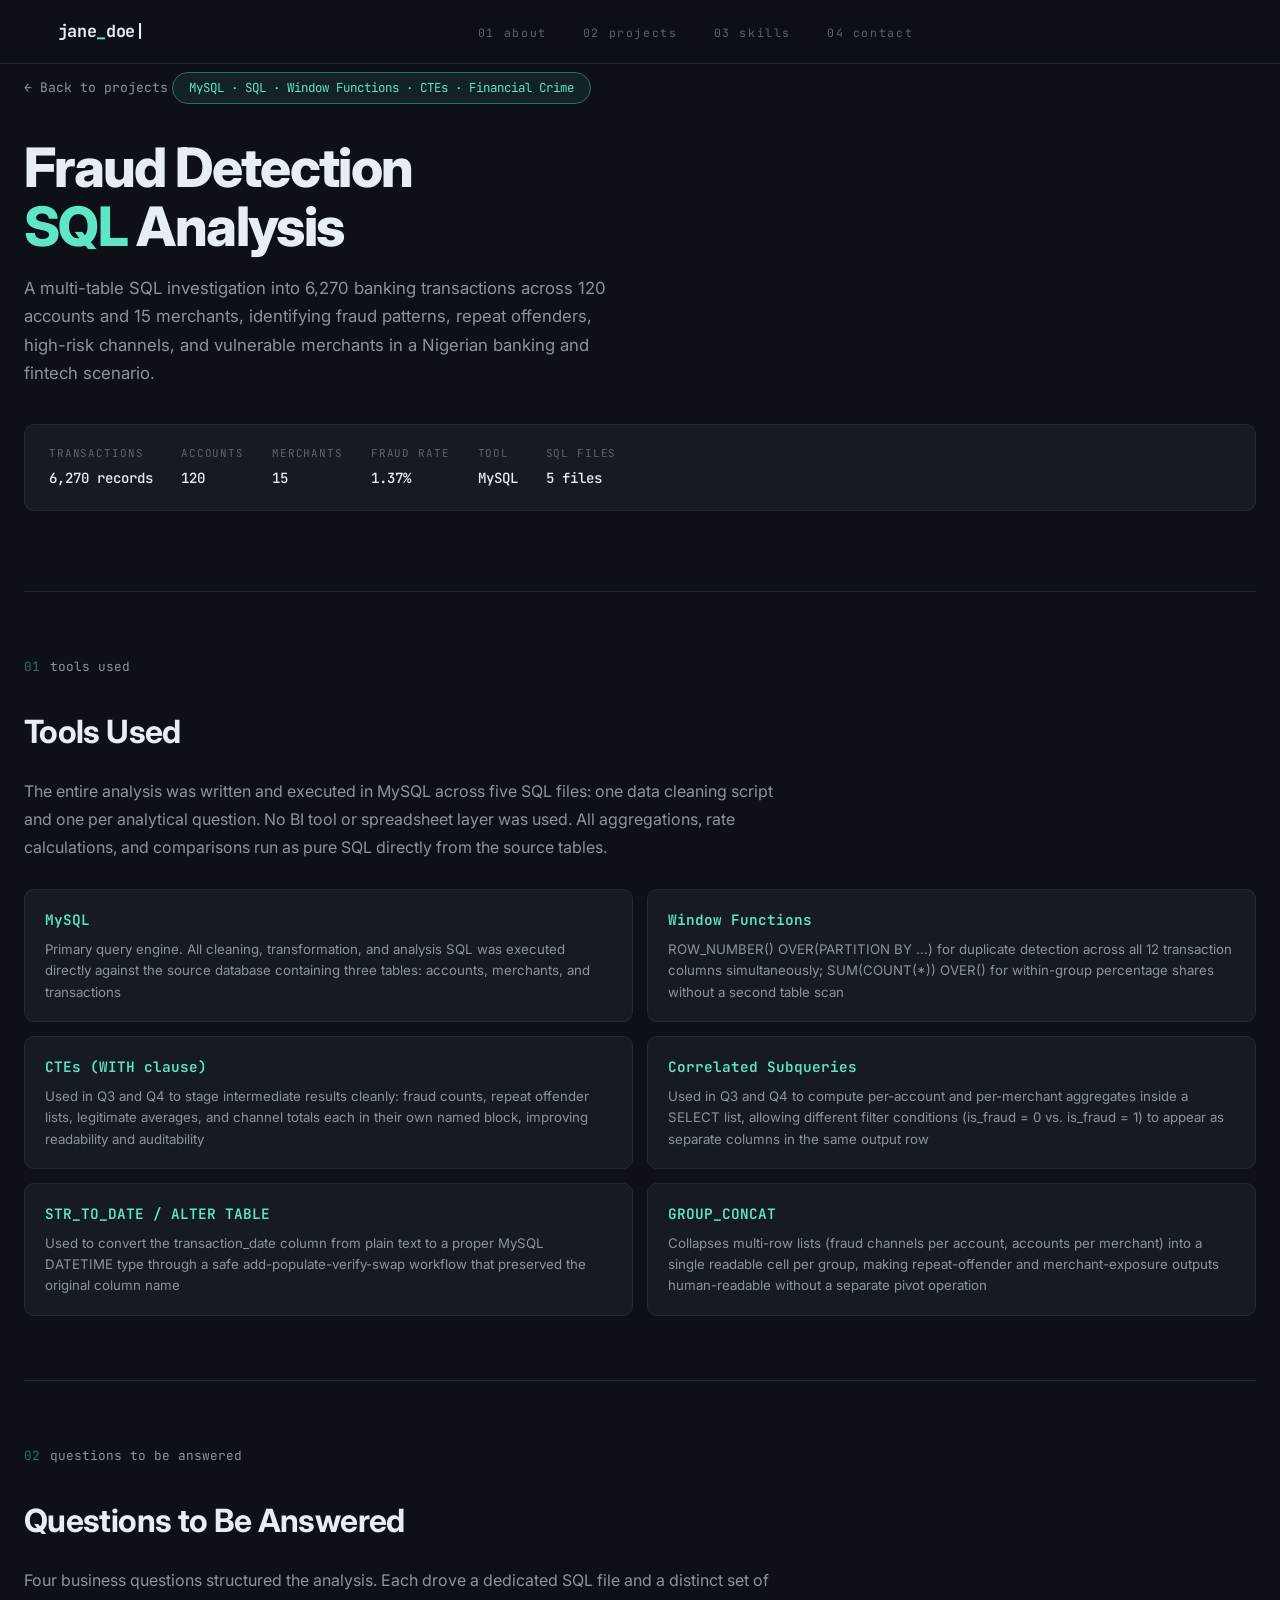
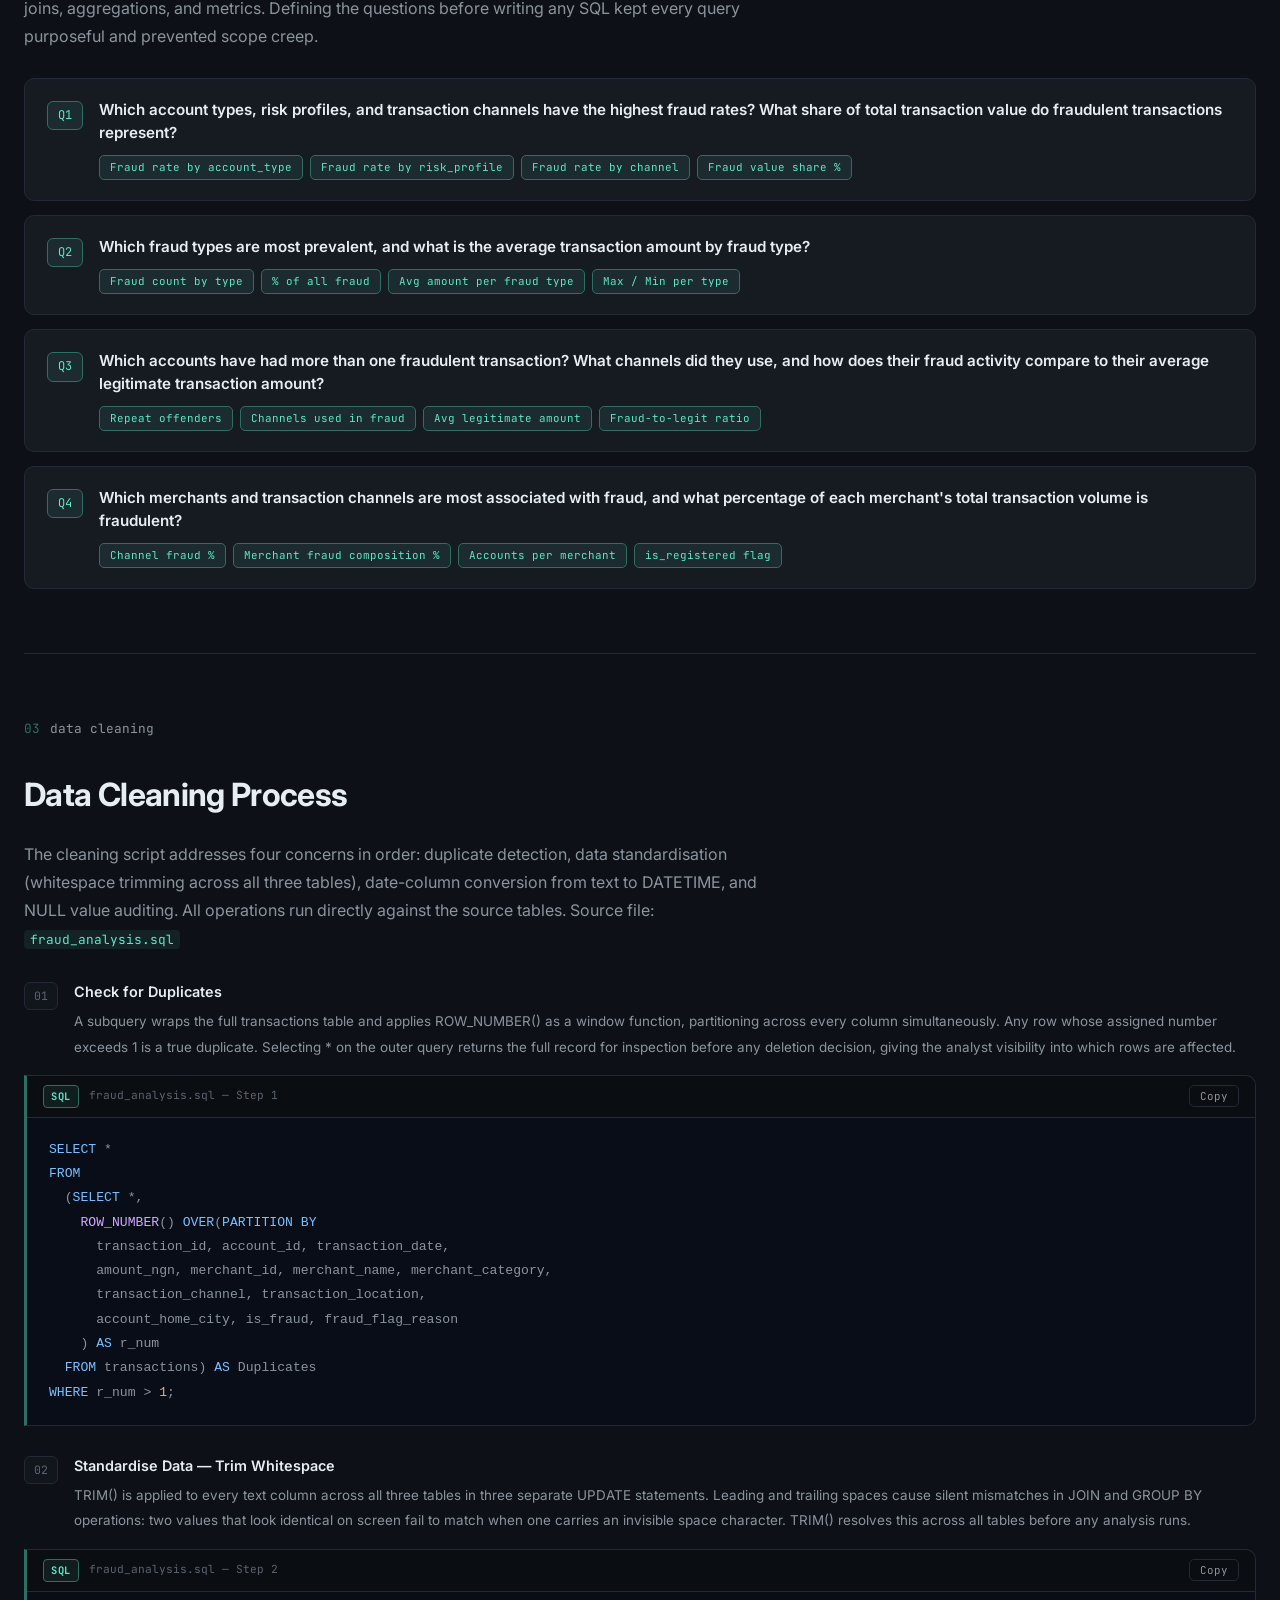
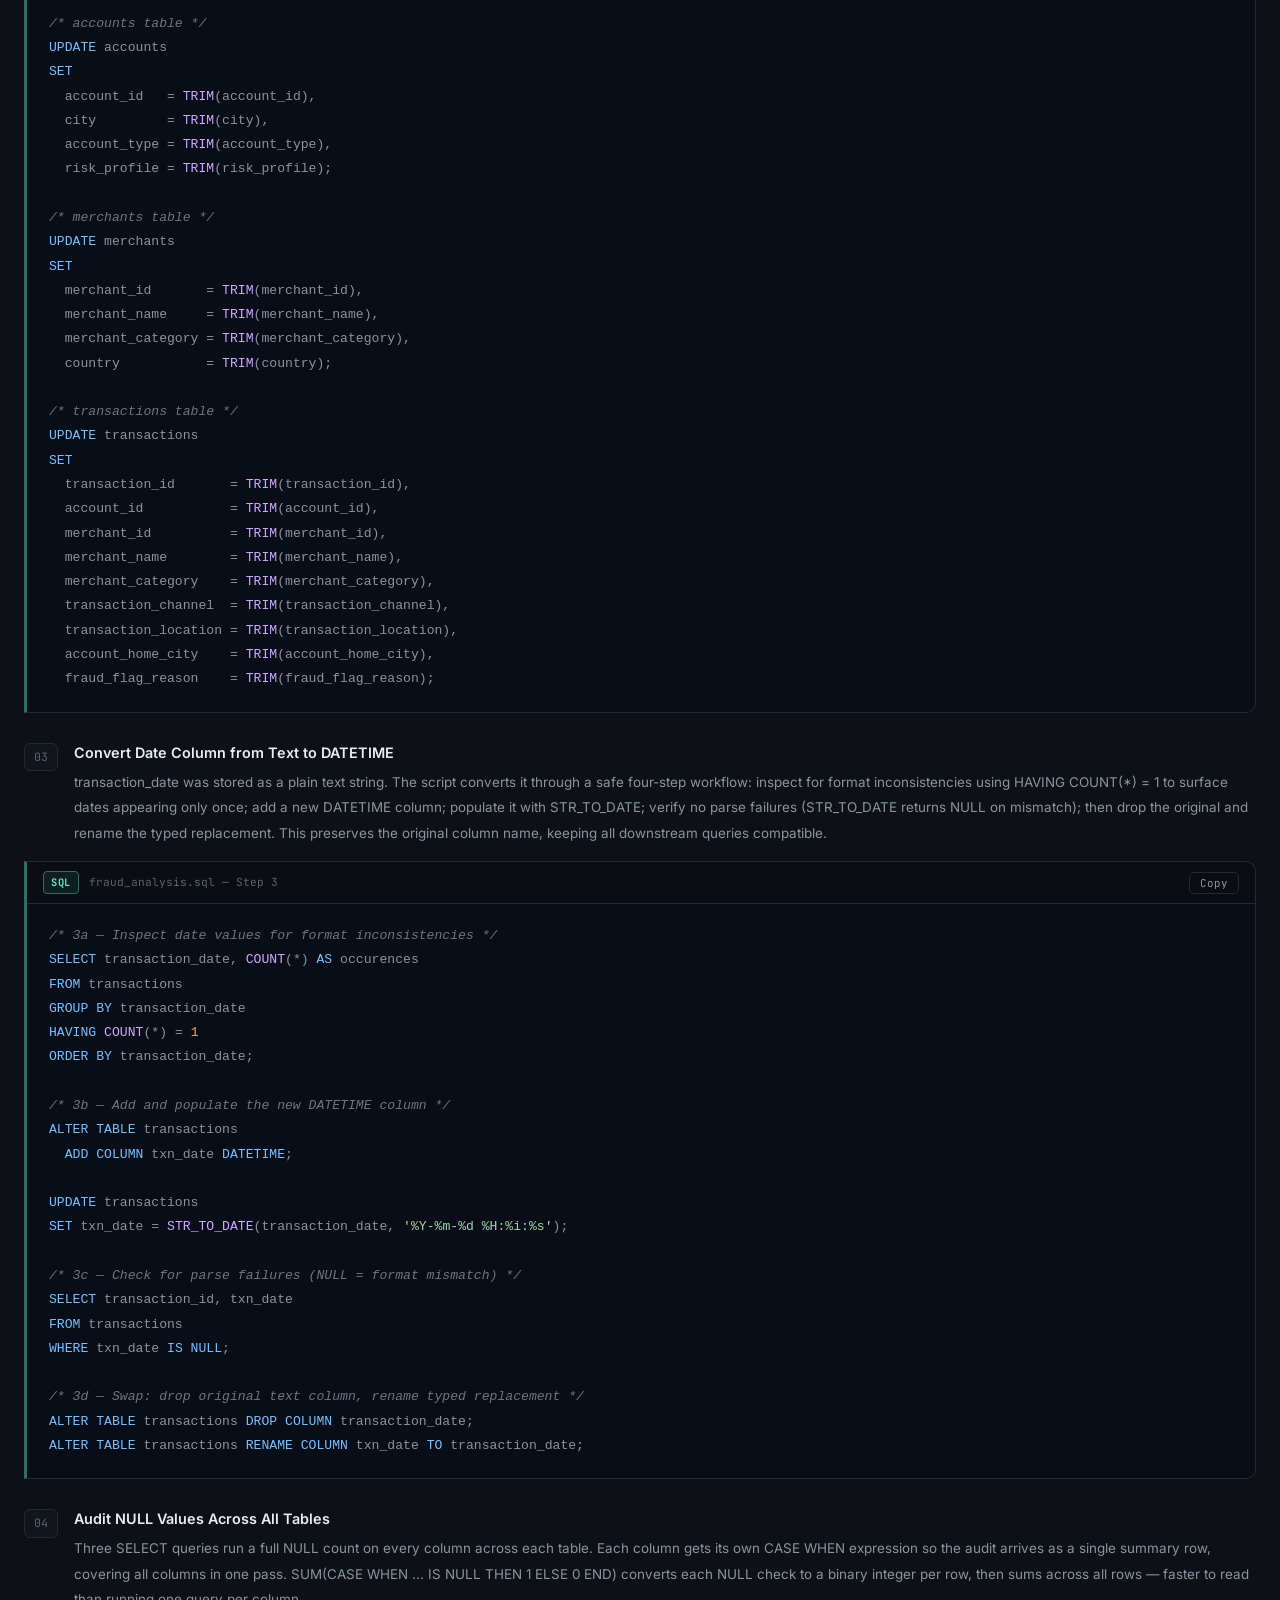
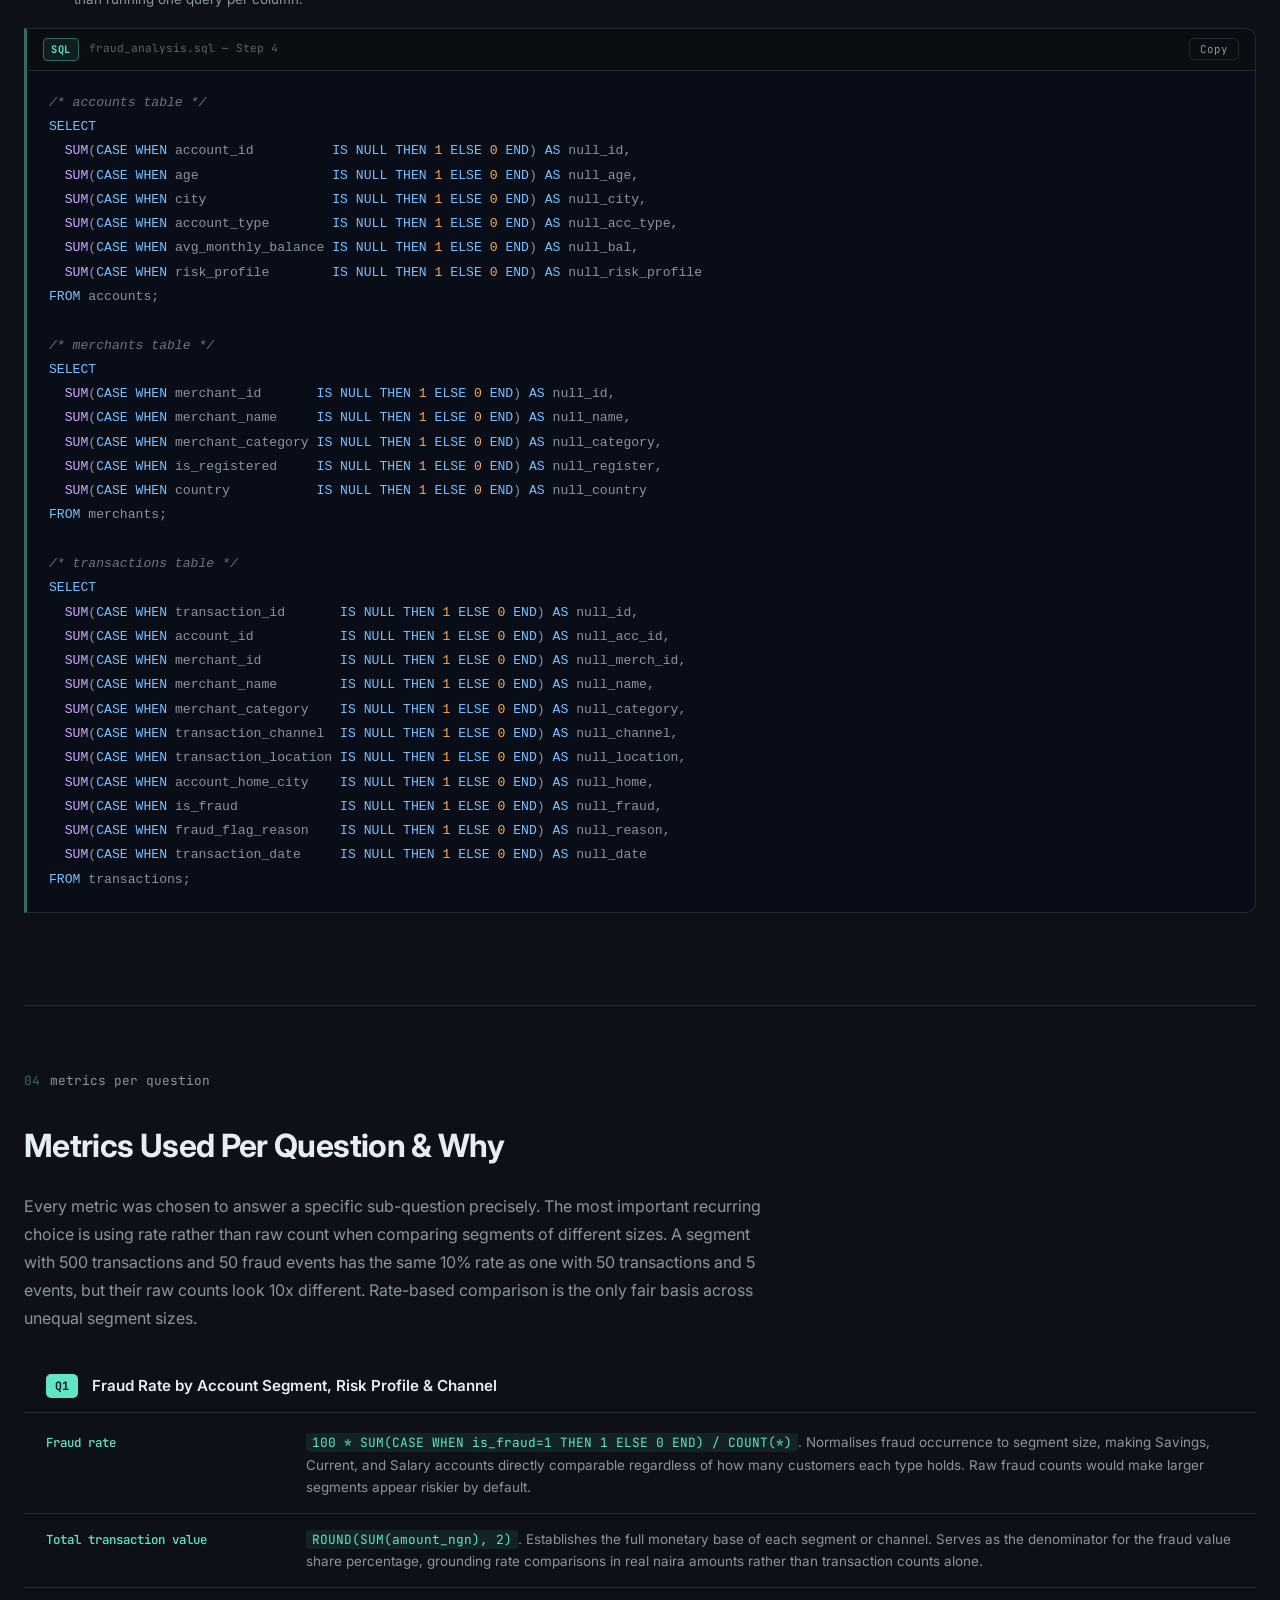
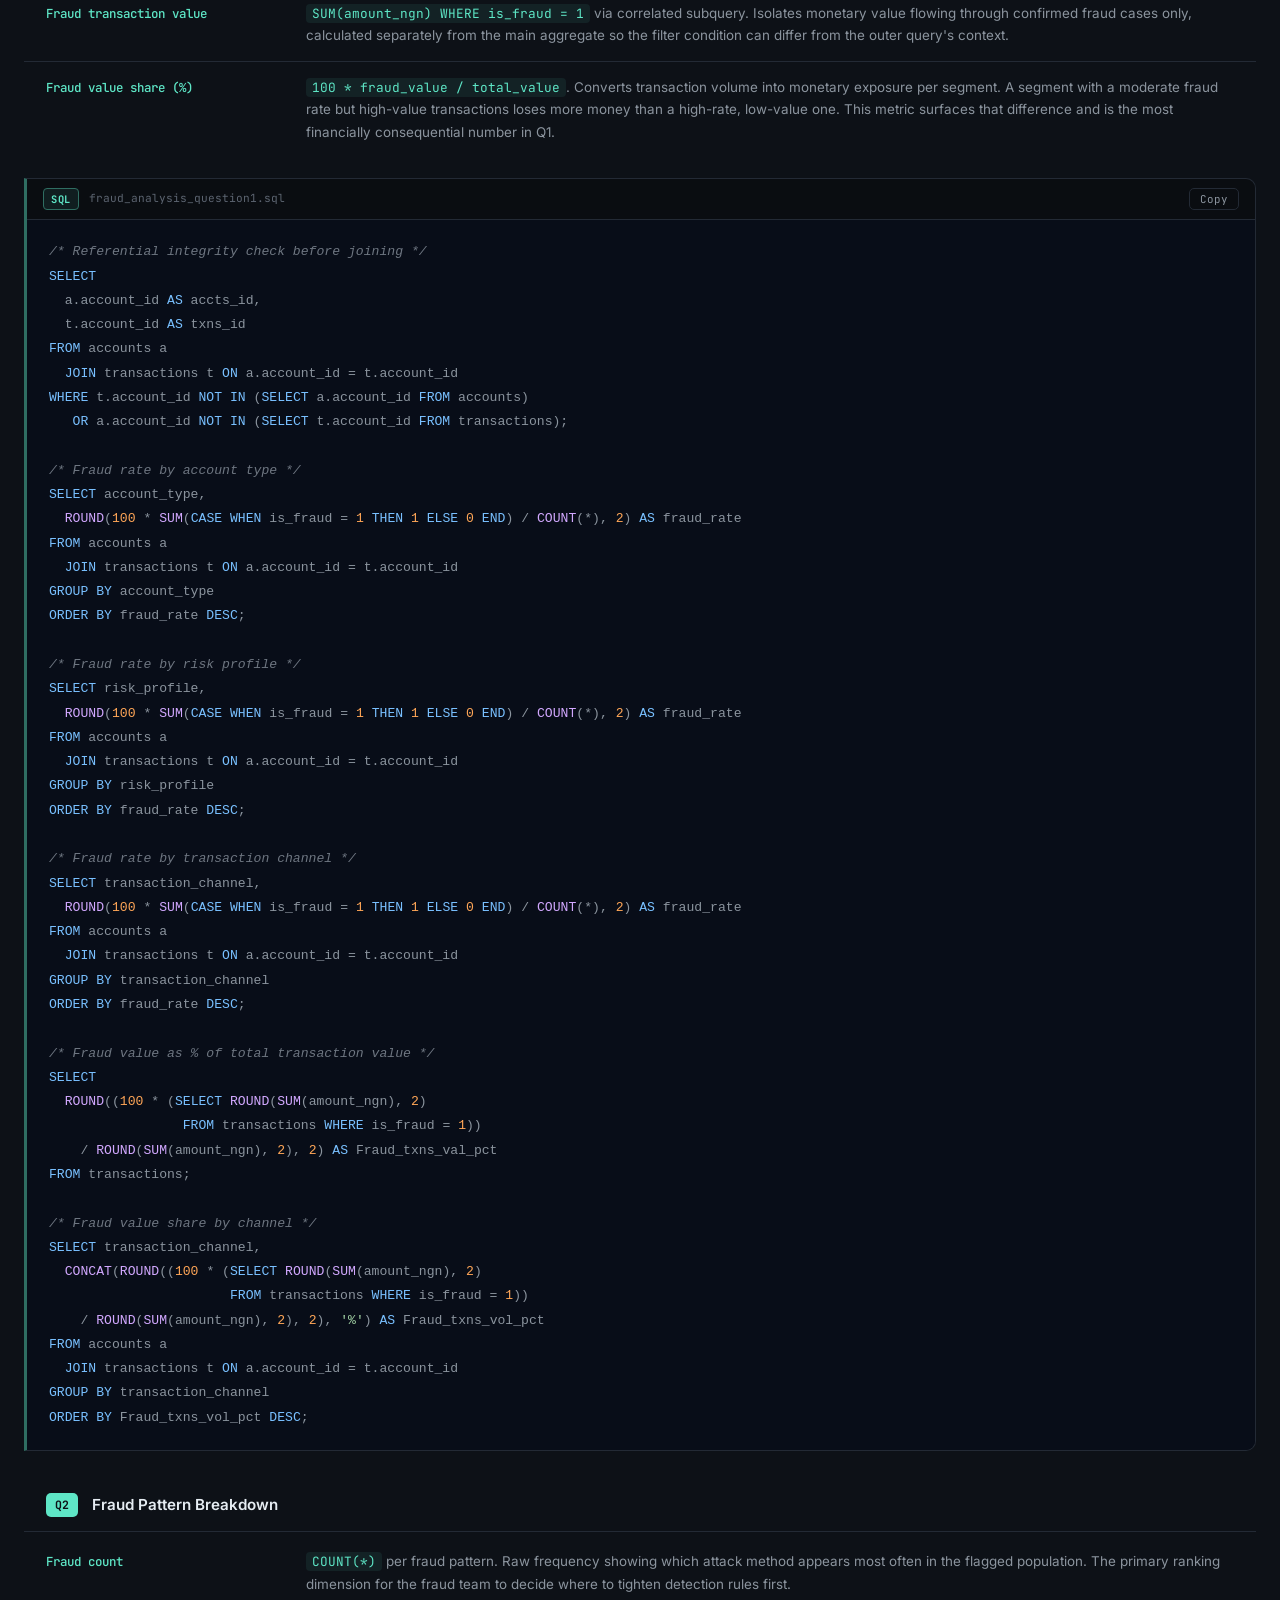
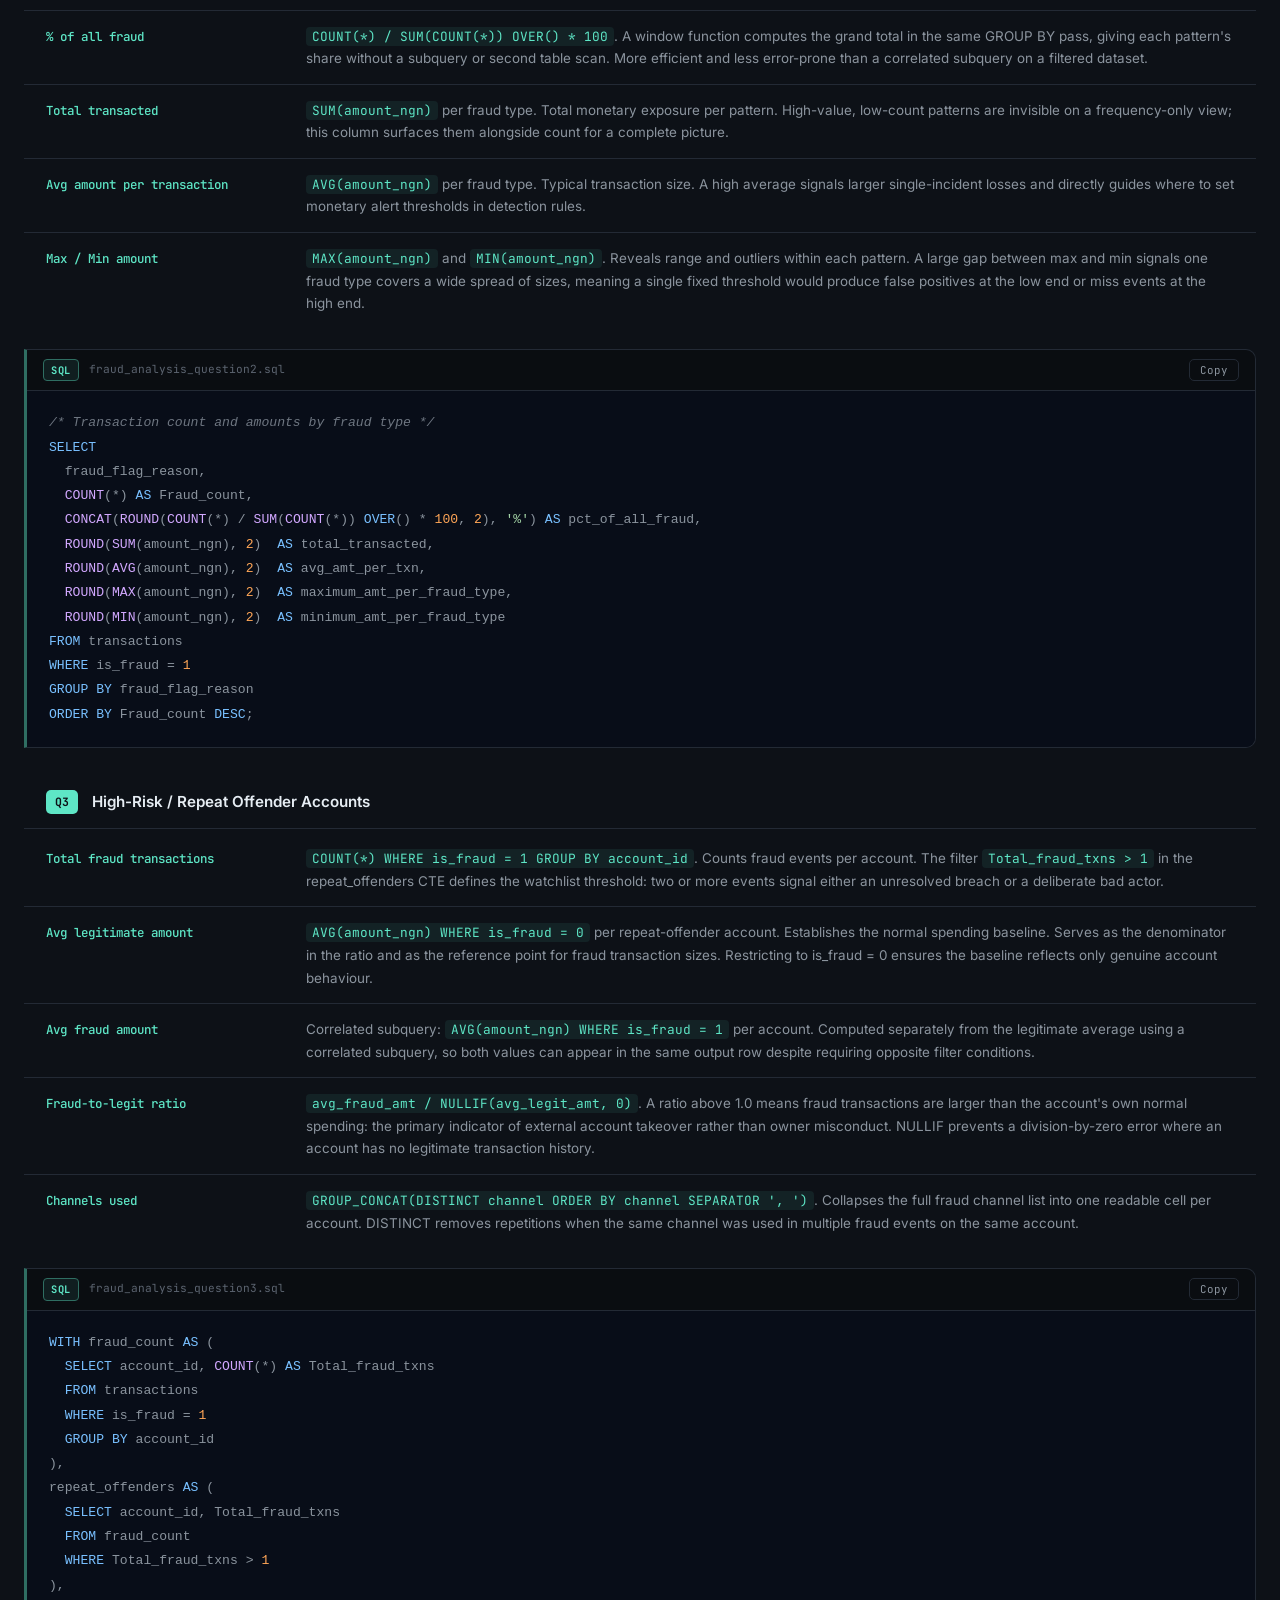
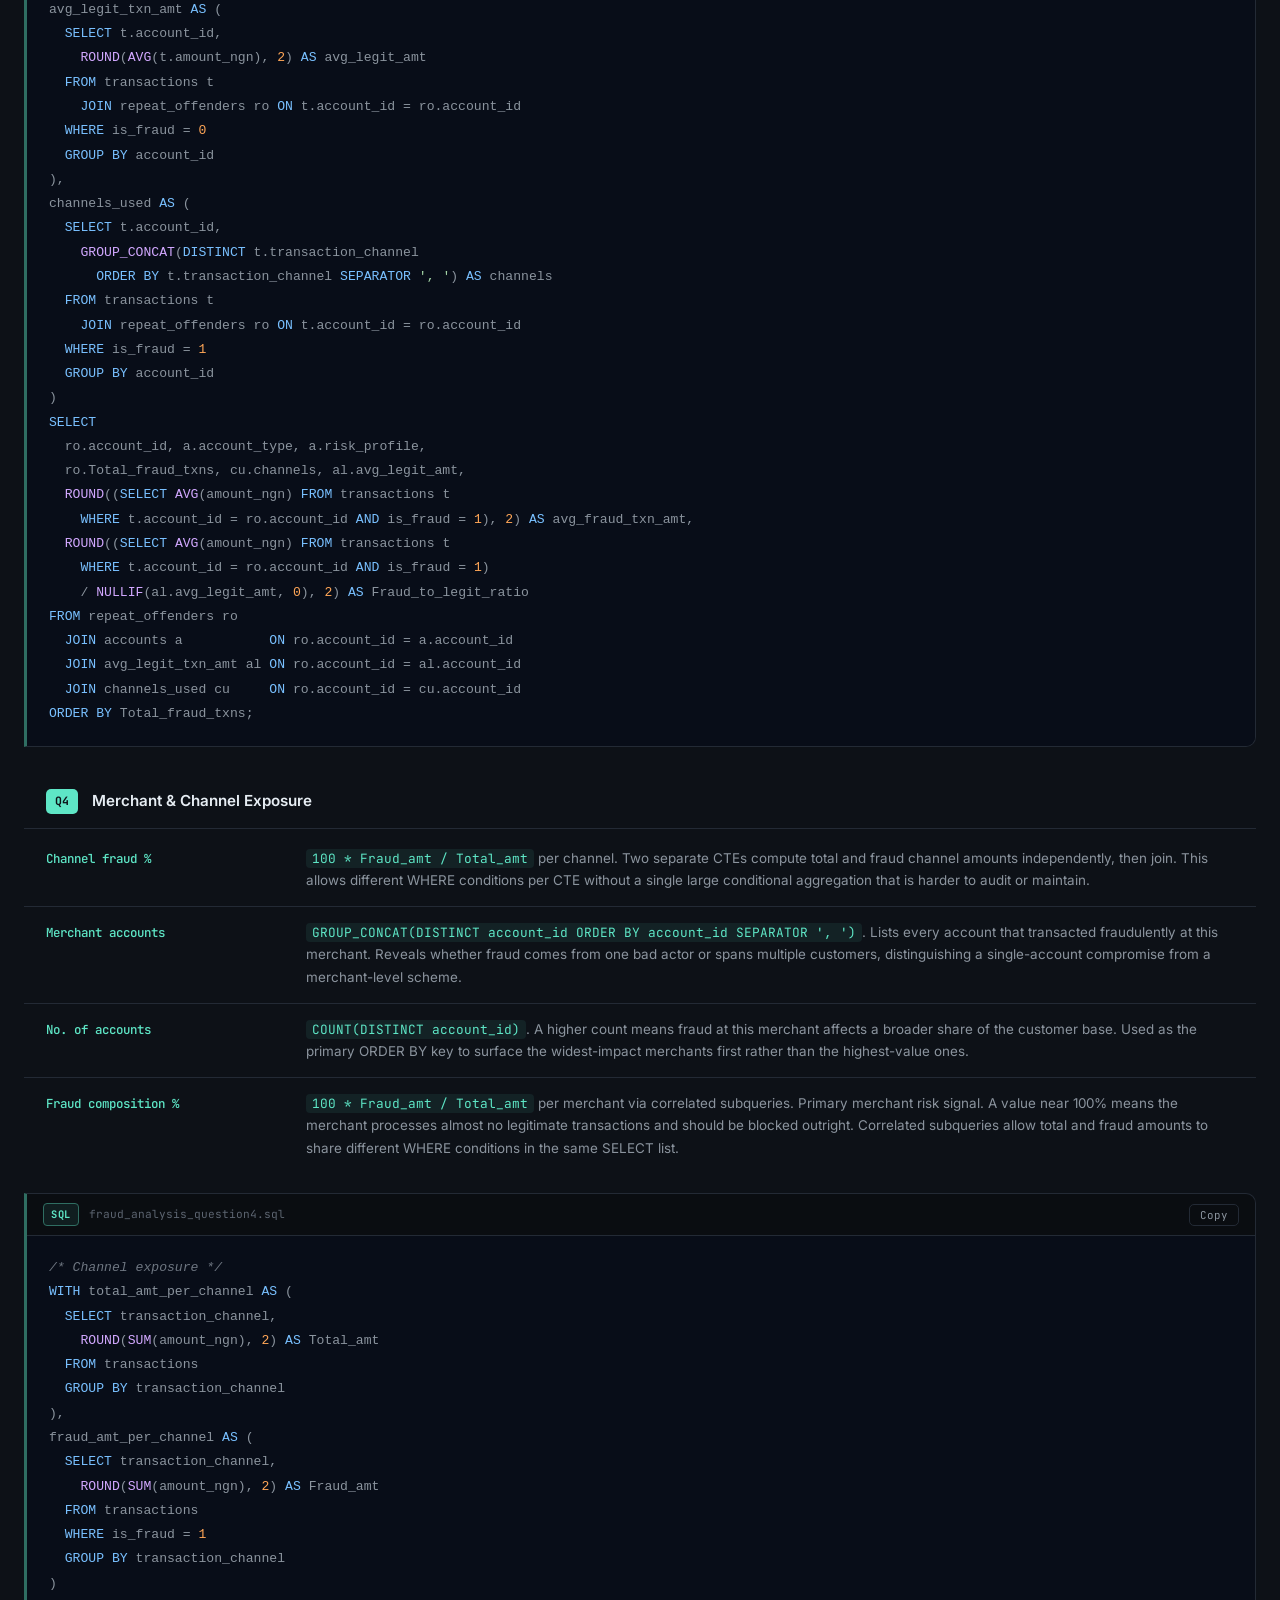
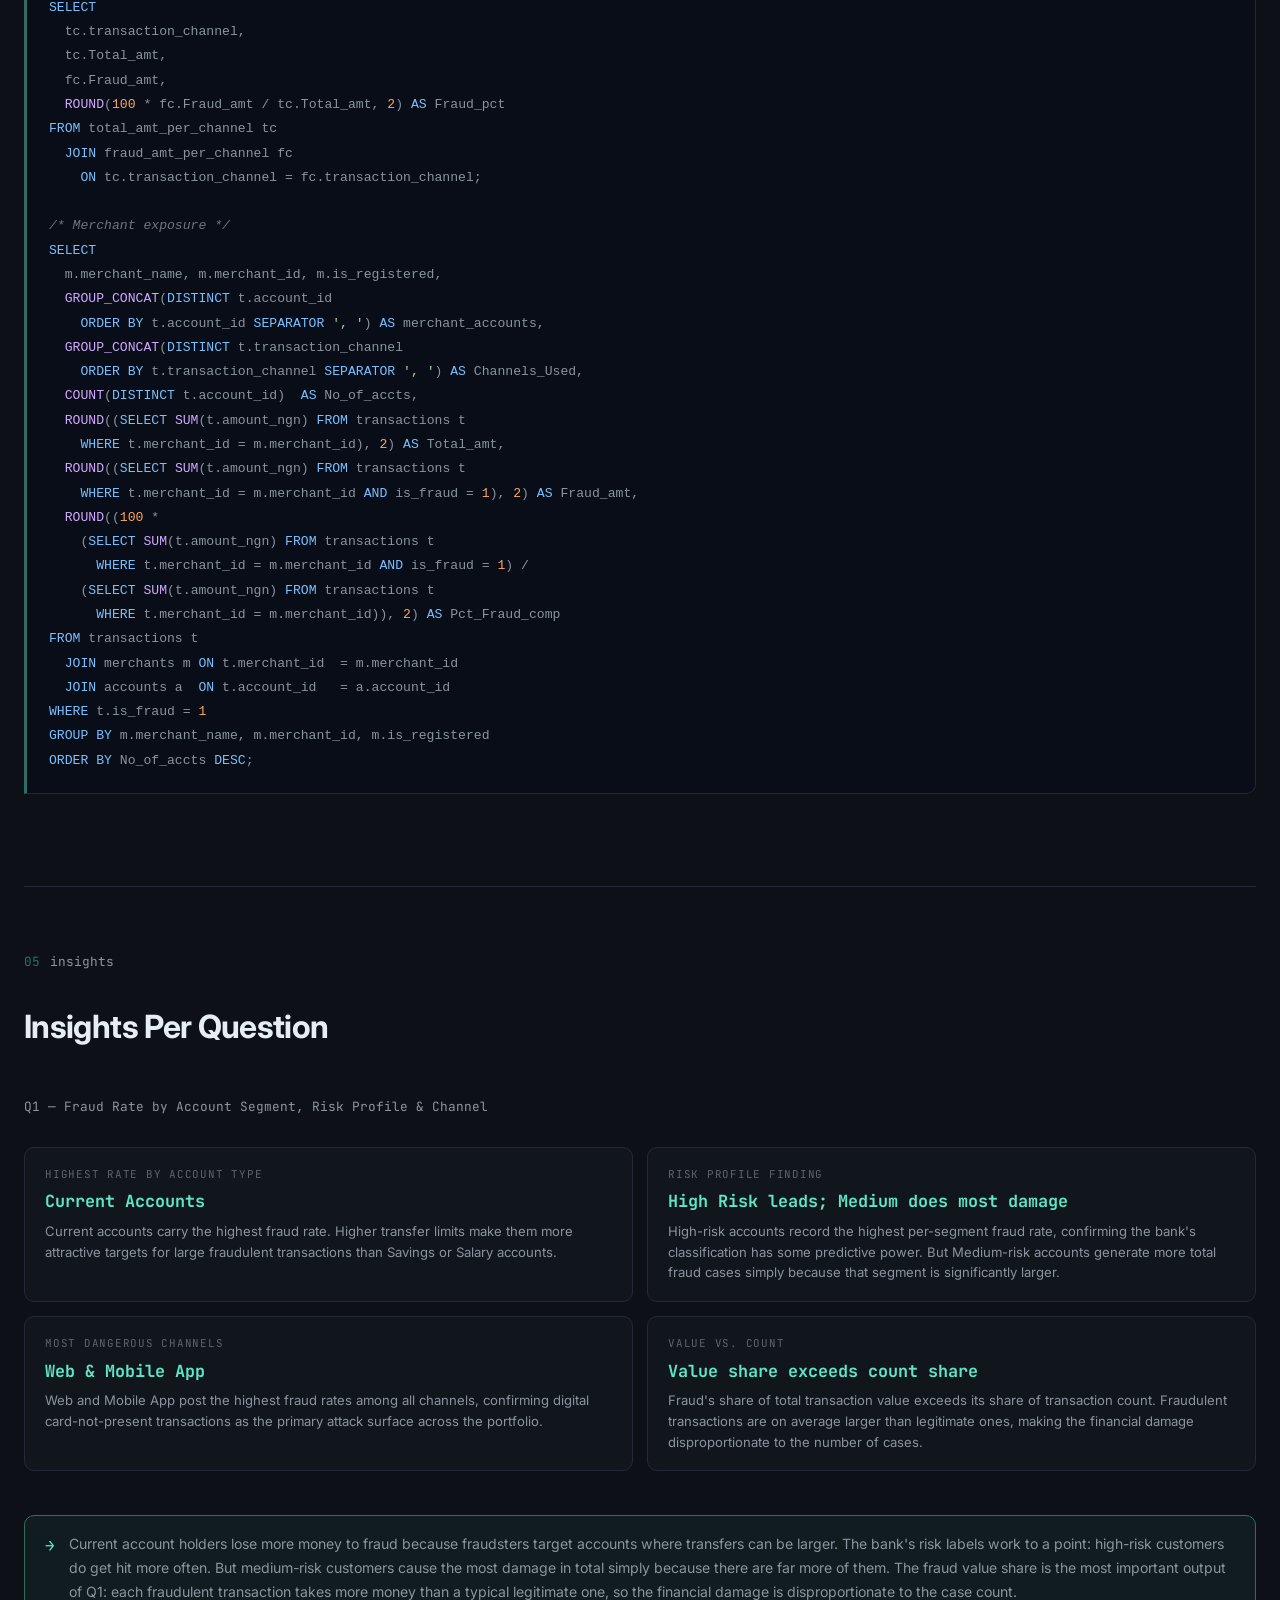
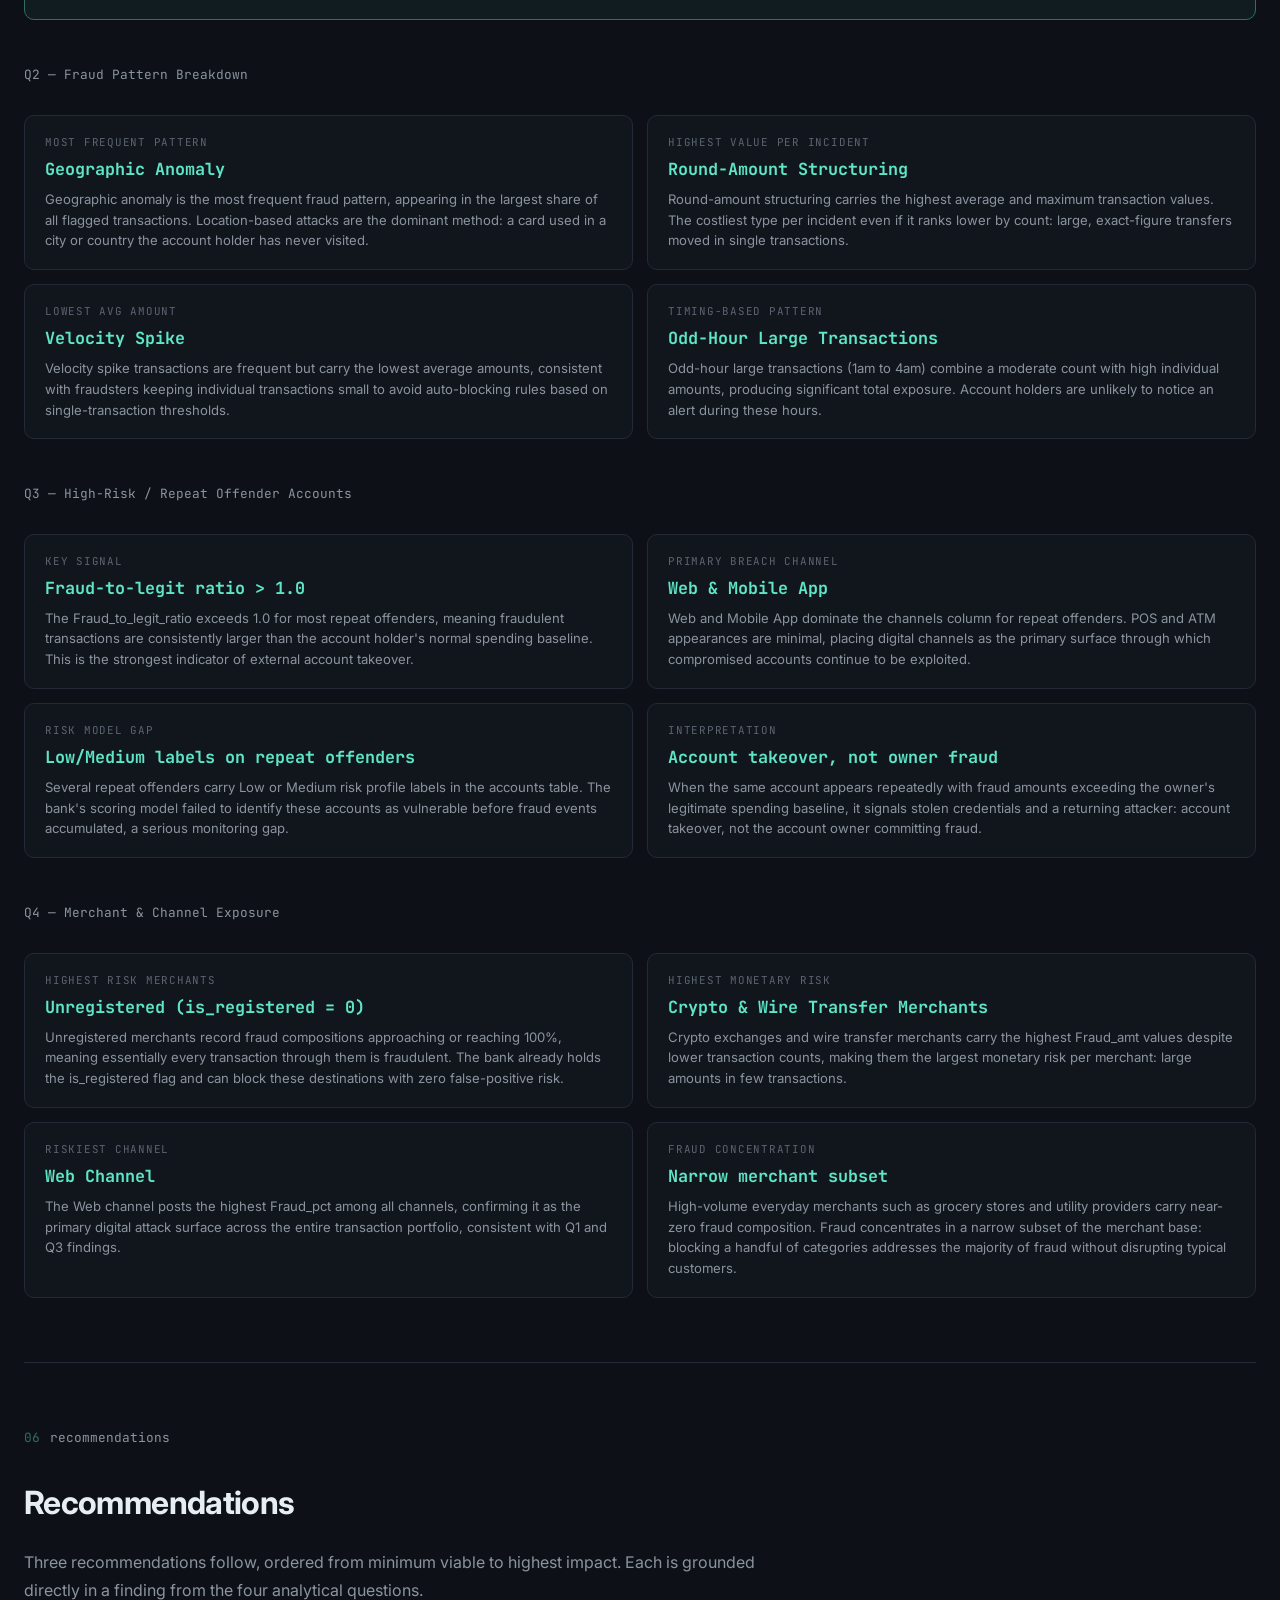
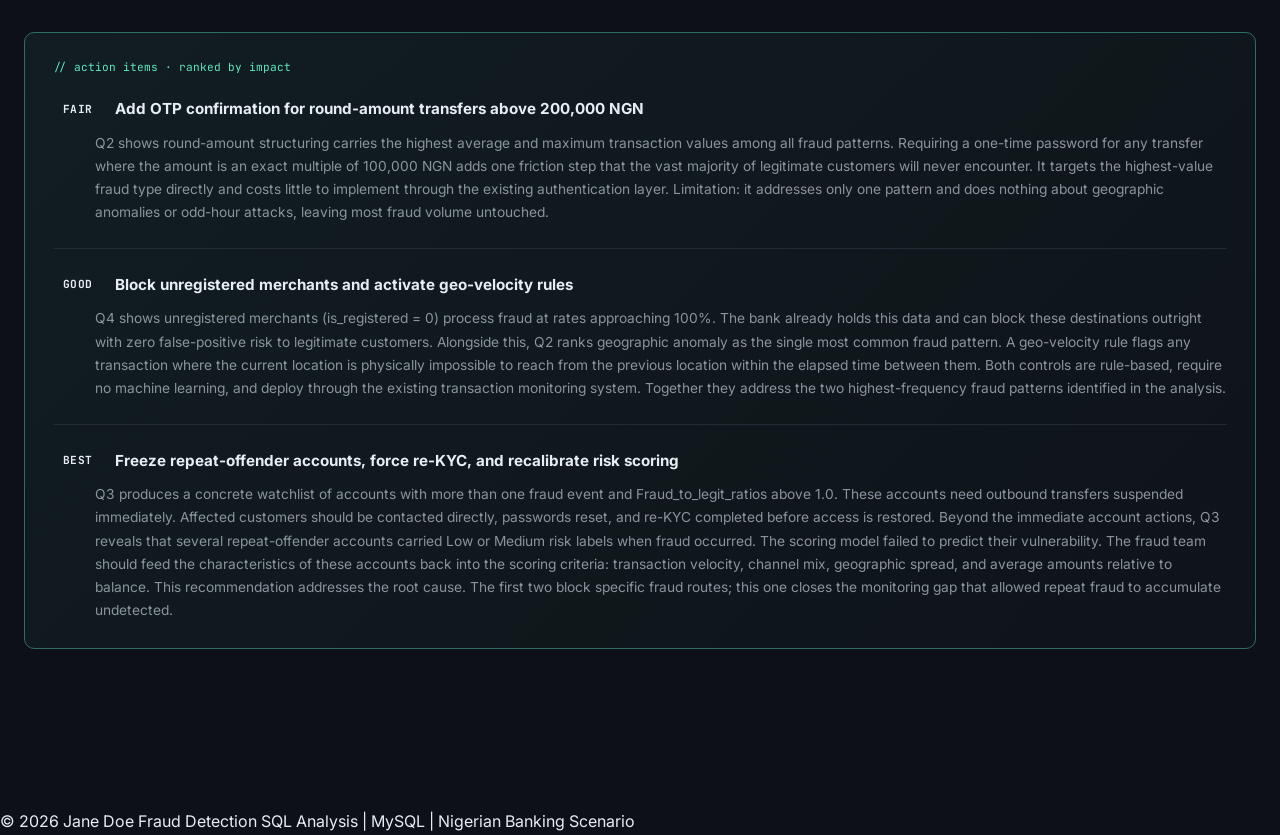
==== Projects/fraud-analysis.html @ 3ab82a87 "Added fraud-analysis webpage" ====
<!DOCTYPE html>
<html lang="en">
<head>
  <meta charset="UTF-8">
  <meta name="viewport" content="width=device-width, initial-scale=1.0">
  <title>Fraud Analysis | Portfolio</title>
  <link rel="preconnect" href="https://fonts.googleapis.com">
  <link rel="preconnect" href="https://fonts.gstatic.com" crossorigin>
  <link href="https://fonts.googleapis.com/css2?family=JetBrains+Mono:wght@400;500;600;700&family=Inter:wght@400;500;600;700;800&display=swap" rel="stylesheet">
  <link rel="stylesheet" href="../style.css">
  <link rel="stylesheet" href="fraud-analysis.css">
</head>
<body>

<!-- NAV -->
<nav class="nav">
  <div class="nav-inner">
    <a href="../index.html" class="nav-logo">jane<span class="accent">_</span>doe<span class="cursor">|</span></a>
    <button class="nav-toggle" aria-label="Toggle menu" aria-expanded="false">
      <span></span><span></span><span></span>
    </button>
    <ul class="nav-links">
      <li><a href="../index.html#about"><span class="line-no">01</span> about</a></li>
      <li><a href="../index.html#projects"><span class="line-no">02</span> projects</a></li>
      <li><a href="../index.html#skills"><span class="line-no">03</span> skills</a></li>
      <li><a href="../index.html#contact"><span class="line-no">04</span> contact</a></li>
    </ul>
  </div>
</nav>

<!-- HERO -->
<header class="project-hero">
  <a href="../index.html#projects" class="back-link">← Back to projects</a>
  <span class="project-hero-tag">MySQL &middot; SQL &middot; Window Functions &middot; CTEs &middot; Financial Crime</span>
  <h1>Fraud Detection<br><span class="accent">SQL</span> Analysis</h1>
  <p class="project-hero-sub">
    A multi-table SQL investigation into 6,270 banking transactions across 120 accounts
    and 15 merchants, identifying fraud patterns, repeat offenders, high-risk channels,
    and vulnerable merchants in a Nigerian banking and fintech scenario.
  </p>
  <div class="project-meta-bar">
    <div class="meta-item"><span class="meta-key">Transactions</span><span class="meta-val">6,270 records</span></div>
    <div class="meta-item"><span class="meta-key">Accounts</span><span class="meta-val">120</span></div>
    <div class="meta-item"><span class="meta-key">Merchants</span><span class="meta-val">15</span></div>
    <div class="meta-item"><span class="meta-key">Fraud Rate</span><span class="meta-val">1.37%</span></div>
    <div class="meta-item"><span class="meta-key">Tool</span><span class="meta-val">MySQL</span></div>
    <div class="meta-item"><span class="meta-key">SQL Files</span><span class="meta-val">5 files</span></div>
  </div>
</header>

<!-- MAIN -->
<main class="project-body">

  <!-- 01. TOOLS -->
  <section class="proj-section" id="tools">
    <p class="proj-section-label"><span class="line-no">01</span> tools used</p>
    <h2>Tools Used</h2>
    <p>The entire analysis was written and executed in MySQL across five SQL files: one data cleaning script and one per analytical question. No BI tool or spreadsheet layer was used. All aggregations, rate calculations, and comparisons run as pure SQL directly from the source tables.</p>
    <div class="tool-grid">
      <div class="tool-card">
        <span class="tool-card-name">MySQL</span>
        <span class="tool-card-role">Primary query engine. All cleaning, transformation, and analysis SQL was executed directly against the source database containing three tables: accounts, merchants, and transactions</span>
      </div>
      <div class="tool-card">
        <span class="tool-card-name">Window Functions</span>
        <span class="tool-card-role">ROW_NUMBER() OVER(PARTITION BY ...) for duplicate detection across all 12 transaction columns simultaneously; SUM(COUNT(*)) OVER() for within-group percentage shares without a second table scan</span>
      </div>
      <div class="tool-card">
        <span class="tool-card-name">CTEs (WITH clause)</span>
        <span class="tool-card-role">Used in Q3 and Q4 to stage intermediate results cleanly: fraud counts, repeat offender lists, legitimate averages, and channel totals each in their own named block, improving readability and auditability</span>
      </div>
      <div class="tool-card">
        <span class="tool-card-name">Correlated Subqueries</span>
        <span class="tool-card-role">Used in Q3 and Q4 to compute per-account and per-merchant aggregates inside a SELECT list, allowing different filter conditions (is_fraud = 0 vs. is_fraud = 1) to appear as separate columns in the same output row</span>
      </div>
      <div class="tool-card">
        <span class="tool-card-name">STR_TO_DATE / ALTER TABLE</span>
        <span class="tool-card-role">Used to convert the transaction_date column from plain text to a proper MySQL DATETIME type through a safe add-populate-verify-swap workflow that preserved the original column name</span>
      </div>
      <div class="tool-card">
        <span class="tool-card-name">GROUP_CONCAT</span>
        <span class="tool-card-role">Collapses multi-row lists (fraud channels per account, accounts per merchant) into a single readable cell per group, making repeat-offender and merchant-exposure outputs human-readable without a separate pivot operation</span>
      </div>
    </div>
  </section>

  <!-- 02. QUESTIONS -->
  <section class="proj-section" id="questions">
    <p class="proj-section-label"><span class="line-no">02</span> questions to be answered</p>
    <h2>Questions to Be Answered</h2>
    <p>Four business questions structured the analysis. Each drove a dedicated SQL file and a distinct set of joins, aggregations, and metrics. Defining the questions before writing any SQL kept every query purposeful and prevented scope creep.</p>
    <div class="q-list">

      <div class="q-item">
        <span class="q-num">Q1</span>
        <div class="q-item-body">
          <p class="q-item-text">Which account types, risk profiles, and transaction channels have the highest fraud rates? What share of total transaction value do fraudulent transactions represent?</p>
          <div class="q-item-tags">
            <span class="q-tag">Fraud rate by account_type</span>
            <span class="q-tag">Fraud rate by risk_profile</span>
            <span class="q-tag">Fraud rate by channel</span>
            <span class="q-tag">Fraud value share %</span>
          </div>
        </div>
      </div>

      <div class="q-item">
        <span class="q-num">Q2</span>
        <div class="q-item-body">
          <p class="q-item-text">Which fraud types are most prevalent, and what is the average transaction amount by fraud type?</p>
          <div class="q-item-tags">
            <span class="q-tag">Fraud count by type</span>
            <span class="q-tag">% of all fraud</span>
            <span class="q-tag">Avg amount per fraud type</span>
            <span class="q-tag">Max / Min per type</span>
          </div>
        </div>
      </div>

      <div class="q-item">
        <span class="q-num">Q3</span>
        <div class="q-item-body">
          <p class="q-item-text">Which accounts have had more than one fraudulent transaction? What channels did they use, and how does their fraud activity compare to their average legitimate transaction amount?</p>
          <div class="q-item-tags">
            <span class="q-tag">Repeat offenders</span>
            <span class="q-tag">Channels used in fraud</span>
            <span class="q-tag">Avg legitimate amount</span>
            <span class="q-tag">Fraud-to-legit ratio</span>
          </div>
        </div>
      </div>

      <div class="q-item">
        <span class="q-num">Q4</span>
        <div class="q-item-body">
          <p class="q-item-text">Which merchants and transaction channels are most associated with fraud, and what percentage of each merchant's total transaction volume is fraudulent?</p>
          <div class="q-item-tags">
            <span class="q-tag">Channel fraud %</span>
            <span class="q-tag">Merchant fraud composition %</span>
            <span class="q-tag">Accounts per merchant</span>
            <span class="q-tag">is_registered flag</span>
          </div>
        </div>
      </div>

    </div>
  </section>

  <!-- 03. DATA CLEANING -->
  <section class="proj-section" id="cleaning">
    <p class="proj-section-label"><span class="line-no">03</span> data cleaning</p>
    <h2>Data Cleaning Process</h2>
    <p>The cleaning script addresses four concerns in order: duplicate detection, data standardisation (whitespace trimming across all three tables), date-column conversion from text to DATETIME, and NULL value auditing. All operations run directly against the source tables. Source file: <code class="inline-code">fraud_analysis.sql</code></p>

    <!-- Step 1 -->
    <div class="cleaning-step">
      <div class="step-num-wrap"><span class="step-num">01</span></div>
      <div class="step-content">
        <strong>Check for Duplicates</strong>
        <span>A subquery wraps the full transactions table and applies ROW_NUMBER() as a window function, partitioning across every column simultaneously. Any row whose assigned number exceeds 1 is a true duplicate. Selecting * on the outer query returns the full record for inspection before any deletion decision, giving the analyst visibility into which rows are affected.</span>
      </div>
    </div>
    <div class="sql-block">
      <div class="sql-chrome">
        <span class="sql-lang">SQL</span>
        <span class="sql-file">fraud_analysis.sql — Step 1</span>
        <button class="sql-copy-btn" aria-label="Copy SQL">Copy</button>
      </div>
      <pre class="sql-code"><code><span class="sql-kw">SELECT</span> *
<span class="sql-kw">FROM</span>
  (<span class="sql-kw">SELECT</span> *,
    <span class="sql-fn">ROW_NUMBER</span>() <span class="sql-kw">OVER</span>(<span class="sql-kw">PARTITION BY</span>
      transaction_id, account_id, transaction_date,
      amount_ngn, merchant_id, merchant_name, merchant_category,
      transaction_channel, transaction_location,
      account_home_city, is_fraud, fraud_flag_reason
    ) <span class="sql-kw">AS</span> r_num
  <span class="sql-kw">FROM</span> transactions) <span class="sql-kw">AS</span> Duplicates
<span class="sql-kw">WHERE</span> r_num <span class="sql-op">&gt;</span> <span class="sql-num">1</span>;</code></pre>
    </div>

    <!-- Step 2 -->
    <div class="cleaning-step">
      <div class="step-num-wrap"><span class="step-num">02</span></div>
      <div class="step-content">
        <strong>Standardise Data — Trim Whitespace</strong>
        <span>TRIM() is applied to every text column across all three tables in three separate UPDATE statements. Leading and trailing spaces cause silent mismatches in JOIN and GROUP BY operations: two values that look identical on screen fail to match when one carries an invisible space character. TRIM() resolves this across all tables before any analysis runs.</span>
      </div>
    </div>
    <div class="sql-block">
      <div class="sql-chrome">
        <span class="sql-lang">SQL</span>
        <span class="sql-file">fraud_analysis.sql — Step 2</span>
        <button class="sql-copy-btn" aria-label="Copy SQL">Copy</button>
      </div>
      <pre class="sql-code"><code><span class="sql-comment">/* accounts table */</span>
<span class="sql-kw">UPDATE</span> accounts
<span class="sql-kw">SET</span>
  account_id   = <span class="sql-fn">TRIM</span>(account_id),
  city         = <span class="sql-fn">TRIM</span>(city),
  account_type = <span class="sql-fn">TRIM</span>(account_type),
  risk_profile = <span class="sql-fn">TRIM</span>(risk_profile);

<span class="sql-comment">/* merchants table */</span>
<span class="sql-kw">UPDATE</span> merchants
<span class="sql-kw">SET</span>
  merchant_id       = <span class="sql-fn">TRIM</span>(merchant_id),
  merchant_name     = <span class="sql-fn">TRIM</span>(merchant_name),
  merchant_category = <span class="sql-fn">TRIM</span>(merchant_category),
  country           = <span class="sql-fn">TRIM</span>(country);

<span class="sql-comment">/* transactions table */</span>
<span class="sql-kw">UPDATE</span> transactions
<span class="sql-kw">SET</span>
  transaction_id       = <span class="sql-fn">TRIM</span>(transaction_id),
  account_id           = <span class="sql-fn">TRIM</span>(account_id),
  merchant_id          = <span class="sql-fn">TRIM</span>(merchant_id),
  merchant_name        = <span class="sql-fn">TRIM</span>(merchant_name),
  merchant_category    = <span class="sql-fn">TRIM</span>(merchant_category),
  transaction_channel  = <span class="sql-fn">TRIM</span>(transaction_channel),
  transaction_location = <span class="sql-fn">TRIM</span>(transaction_location),
  account_home_city    = <span class="sql-fn">TRIM</span>(account_home_city),
  fraud_flag_reason    = <span class="sql-fn">TRIM</span>(fraud_flag_reason);</code></pre>
    </div>

    <!-- Step 3 -->
    <div class="cleaning-step">
      <div class="step-num-wrap"><span class="step-num">03</span></div>
      <div class="step-content">
        <strong>Convert Date Column from Text to DATETIME</strong>
        <span>transaction_date was stored as a plain text string. The script converts it through a safe four-step workflow: inspect for format inconsistencies using HAVING COUNT(*) = 1 to surface dates appearing only once; add a new DATETIME column; populate it with STR_TO_DATE; verify no parse failures (STR_TO_DATE returns NULL on mismatch); then drop the original and rename the typed replacement. This preserves the original column name, keeping all downstream queries compatible.</span>
      </div>
    </div>
    <div class="sql-block">
      <div class="sql-chrome">
        <span class="sql-lang">SQL</span>
        <span class="sql-file">fraud_analysis.sql — Step 3</span>
        <button class="sql-copy-btn" aria-label="Copy SQL">Copy</button>
      </div>
      <pre class="sql-code"><code><span class="sql-comment">/* 3a — Inspect date values for format inconsistencies */</span>
<span class="sql-kw">SELECT</span> transaction_date, <span class="sql-fn">COUNT</span>(*) <span class="sql-kw">AS</span> occurences
<span class="sql-kw">FROM</span> transactions
<span class="sql-kw">GROUP BY</span> transaction_date
<span class="sql-kw">HAVING</span> <span class="sql-fn">COUNT</span>(*) <span class="sql-op">=</span> <span class="sql-num">1</span>
<span class="sql-kw">ORDER BY</span> transaction_date;

<span class="sql-comment">/* 3b — Add and populate the new DATETIME column */</span>
<span class="sql-kw">ALTER TABLE</span> transactions
  <span class="sql-kw">ADD COLUMN</span> txn_date <span class="sql-kw">DATETIME</span>;

<span class="sql-kw">UPDATE</span> transactions
<span class="sql-kw">SET</span> txn_date <span class="sql-op">=</span> <span class="sql-fn">STR_TO_DATE</span>(transaction_date, <span class="sql-str">'%Y-%m-%d %H:%i:%s'</span>);

<span class="sql-comment">/* 3c — Check for parse failures (NULL = format mismatch) */</span>
<span class="sql-kw">SELECT</span> transaction_id, txn_date
<span class="sql-kw">FROM</span> transactions
<span class="sql-kw">WHERE</span> txn_date <span class="sql-kw">IS NULL</span>;

<span class="sql-comment">/* 3d — Swap: drop original text column, rename typed replacement */</span>
<span class="sql-kw">ALTER TABLE</span> transactions <span class="sql-kw">DROP COLUMN</span> transaction_date;
<span class="sql-kw">ALTER TABLE</span> transactions <span class="sql-kw">RENAME COLUMN</span> txn_date <span class="sql-kw">TO</span> transaction_date;</code></pre>
    </div>

    <!-- Step 4 -->
    <div class="cleaning-step">
      <div class="step-num-wrap"><span class="step-num">04</span></div>
      <div class="step-content">
        <strong>Audit NULL Values Across All Tables</strong>
        <span>Three SELECT queries run a full NULL count on every column across each table. Each column gets its own CASE WHEN expression so the audit arrives as a single summary row, covering all columns in one pass. SUM(CASE WHEN ... IS NULL THEN 1 ELSE 0 END) converts each NULL check to a binary integer per row, then sums across all rows — faster to read than running one query per column.</span>
      </div>
    </div>
    <div class="sql-block">
      <div class="sql-chrome">
        <span class="sql-lang">SQL</span>
        <span class="sql-file">fraud_analysis.sql — Step 4</span>
        <button class="sql-copy-btn" aria-label="Copy SQL">Copy</button>
      </div>
      <pre class="sql-code"><code><span class="sql-comment">/* accounts table */</span>
<span class="sql-kw">SELECT</span>
  <span class="sql-fn">SUM</span>(<span class="sql-kw">CASE WHEN</span> account_id          <span class="sql-kw">IS NULL THEN</span> <span class="sql-num">1</span> <span class="sql-kw">ELSE</span> <span class="sql-num">0</span> <span class="sql-kw">END</span>) <span class="sql-kw">AS</span> null_id,
  <span class="sql-fn">SUM</span>(<span class="sql-kw">CASE WHEN</span> age                 <span class="sql-kw">IS NULL THEN</span> <span class="sql-num">1</span> <span class="sql-kw">ELSE</span> <span class="sql-num">0</span> <span class="sql-kw">END</span>) <span class="sql-kw">AS</span> null_age,
  <span class="sql-fn">SUM</span>(<span class="sql-kw">CASE WHEN</span> city                <span class="sql-kw">IS NULL THEN</span> <span class="sql-num">1</span> <span class="sql-kw">ELSE</span> <span class="sql-num">0</span> <span class="sql-kw">END</span>) <span class="sql-kw">AS</span> null_city,
  <span class="sql-fn">SUM</span>(<span class="sql-kw">CASE WHEN</span> account_type        <span class="sql-kw">IS NULL THEN</span> <span class="sql-num">1</span> <span class="sql-kw">ELSE</span> <span class="sql-num">0</span> <span class="sql-kw">END</span>) <span class="sql-kw">AS</span> null_acc_type,
  <span class="sql-fn">SUM</span>(<span class="sql-kw">CASE WHEN</span> avg_monthly_balance <span class="sql-kw">IS NULL THEN</span> <span class="sql-num">1</span> <span class="sql-kw">ELSE</span> <span class="sql-num">0</span> <span class="sql-kw">END</span>) <span class="sql-kw">AS</span> null_bal,
  <span class="sql-fn">SUM</span>(<span class="sql-kw">CASE WHEN</span> risk_profile        <span class="sql-kw">IS NULL THEN</span> <span class="sql-num">1</span> <span class="sql-kw">ELSE</span> <span class="sql-num">0</span> <span class="sql-kw">END</span>) <span class="sql-kw">AS</span> null_risk_profile
<span class="sql-kw">FROM</span> accounts;

<span class="sql-comment">/* merchants table */</span>
<span class="sql-kw">SELECT</span>
  <span class="sql-fn">SUM</span>(<span class="sql-kw">CASE WHEN</span> merchant_id       <span class="sql-kw">IS NULL THEN</span> <span class="sql-num">1</span> <span class="sql-kw">ELSE</span> <span class="sql-num">0</span> <span class="sql-kw">END</span>) <span class="sql-kw">AS</span> null_id,
  <span class="sql-fn">SUM</span>(<span class="sql-kw">CASE WHEN</span> merchant_name     <span class="sql-kw">IS NULL THEN</span> <span class="sql-num">1</span> <span class="sql-kw">ELSE</span> <span class="sql-num">0</span> <span class="sql-kw">END</span>) <span class="sql-kw">AS</span> null_name,
  <span class="sql-fn">SUM</span>(<span class="sql-kw">CASE WHEN</span> merchant_category <span class="sql-kw">IS NULL THEN</span> <span class="sql-num">1</span> <span class="sql-kw">ELSE</span> <span class="sql-num">0</span> <span class="sql-kw">END</span>) <span class="sql-kw">AS</span> null_category,
  <span class="sql-fn">SUM</span>(<span class="sql-kw">CASE WHEN</span> is_registered     <span class="sql-kw">IS NULL THEN</span> <span class="sql-num">1</span> <span class="sql-kw">ELSE</span> <span class="sql-num">0</span> <span class="sql-kw">END</span>) <span class="sql-kw">AS</span> null_register,
  <span class="sql-fn">SUM</span>(<span class="sql-kw">CASE WHEN</span> country           <span class="sql-kw">IS NULL THEN</span> <span class="sql-num">1</span> <span class="sql-kw">ELSE</span> <span class="sql-num">0</span> <span class="sql-kw">END</span>) <span class="sql-kw">AS</span> null_country
<span class="sql-kw">FROM</span> merchants;

<span class="sql-comment">/* transactions table */</span>
<span class="sql-kw">SELECT</span>
  <span class="sql-fn">SUM</span>(<span class="sql-kw">CASE WHEN</span> transaction_id       <span class="sql-kw">IS NULL THEN</span> <span class="sql-num">1</span> <span class="sql-kw">ELSE</span> <span class="sql-num">0</span> <span class="sql-kw">END</span>) <span class="sql-kw">AS</span> null_id,
  <span class="sql-fn">SUM</span>(<span class="sql-kw">CASE WHEN</span> account_id           <span class="sql-kw">IS NULL THEN</span> <span class="sql-num">1</span> <span class="sql-kw">ELSE</span> <span class="sql-num">0</span> <span class="sql-kw">END</span>) <span class="sql-kw">AS</span> null_acc_id,
  <span class="sql-fn">SUM</span>(<span class="sql-kw">CASE WHEN</span> merchant_id          <span class="sql-kw">IS NULL THEN</span> <span class="sql-num">1</span> <span class="sql-kw">ELSE</span> <span class="sql-num">0</span> <span class="sql-kw">END</span>) <span class="sql-kw">AS</span> null_merch_id,
  <span class="sql-fn">SUM</span>(<span class="sql-kw">CASE WHEN</span> merchant_name        <span class="sql-kw">IS NULL THEN</span> <span class="sql-num">1</span> <span class="sql-kw">ELSE</span> <span class="sql-num">0</span> <span class="sql-kw">END</span>) <span class="sql-kw">AS</span> null_name,
  <span class="sql-fn">SUM</span>(<span class="sql-kw">CASE WHEN</span> merchant_category    <span class="sql-kw">IS NULL THEN</span> <span class="sql-num">1</span> <span class="sql-kw">ELSE</span> <span class="sql-num">0</span> <span class="sql-kw">END</span>) <span class="sql-kw">AS</span> null_category,
  <span class="sql-fn">SUM</span>(<span class="sql-kw">CASE WHEN</span> transaction_channel  <span class="sql-kw">IS NULL THEN</span> <span class="sql-num">1</span> <span class="sql-kw">ELSE</span> <span class="sql-num">0</span> <span class="sql-kw">END</span>) <span class="sql-kw">AS</span> null_channel,
  <span class="sql-fn">SUM</span>(<span class="sql-kw">CASE WHEN</span> transaction_location <span class="sql-kw">IS NULL THEN</span> <span class="sql-num">1</span> <span class="sql-kw">ELSE</span> <span class="sql-num">0</span> <span class="sql-kw">END</span>) <span class="sql-kw">AS</span> null_location,
  <span class="sql-fn">SUM</span>(<span class="sql-kw">CASE WHEN</span> account_home_city    <span class="sql-kw">IS NULL THEN</span> <span class="sql-num">1</span> <span class="sql-kw">ELSE</span> <span class="sql-num">0</span> <span class="sql-kw">END</span>) <span class="sql-kw">AS</span> null_home,
  <span class="sql-fn">SUM</span>(<span class="sql-kw">CASE WHEN</span> is_fraud             <span class="sql-kw">IS NULL THEN</span> <span class="sql-num">1</span> <span class="sql-kw">ELSE</span> <span class="sql-num">0</span> <span class="sql-kw">END</span>) <span class="sql-kw">AS</span> null_fraud,
  <span class="sql-fn">SUM</span>(<span class="sql-kw">CASE WHEN</span> fraud_flag_reason    <span class="sql-kw">IS NULL THEN</span> <span class="sql-num">1</span> <span class="sql-kw">ELSE</span> <span class="sql-num">0</span> <span class="sql-kw">END</span>) <span class="sql-kw">AS</span> null_reason,
  <span class="sql-fn">SUM</span>(<span class="sql-kw">CASE WHEN</span> transaction_date     <span class="sql-kw">IS NULL THEN</span> <span class="sql-num">1</span> <span class="sql-kw">ELSE</span> <span class="sql-num">0</span> <span class="sql-kw">END</span>) <span class="sql-kw">AS</span> null_date
<span class="sql-kw">FROM</span> transactions;</code></pre>
    </div>
  </section>

  <!-- 04. METRICS -->
  <section class="proj-section" id="metrics">
    <p class="proj-section-label"><span class="line-no">04</span> metrics per question</p>
    <h2>Metrics Used Per Question &amp; Why</h2>
    <p>Every metric was chosen to answer a specific sub-question precisely. The most important recurring choice is using rate rather than raw count when comparing segments of different sizes. A segment with 500 transactions and 50 fraud events has the same 10% rate as one with 50 transactions and 5 events, but their raw counts look 10x different. Rate-based comparison is the only fair basis across unequal segment sizes.</p>

    <!-- Q1 -->
    <div class="metric-block">
      <div class="metric-header">
        <span class="metric-badge">Q1</span>
        <span class="metric-title">Fraud Rate by Account Segment, Risk Profile &amp; Channel</span>
      </div>
      <div class="metric-body">
        <div class="metric-row">
          <span class="metric-name">Fraud rate</span>
          <span class="metric-why"><code class="inline-code">100 * SUM(CASE WHEN is_fraud=1 THEN 1 ELSE 0 END) / COUNT(*)</code>. Normalises fraud occurrence to segment size, making Savings, Current, and Salary accounts directly comparable regardless of how many customers each type holds. Raw fraud counts would make larger segments appear riskier by default.</span>
        </div>
        <div class="metric-row">
          <span class="metric-name">Total transaction value</span>
          <span class="metric-why"><code class="inline-code">ROUND(SUM(amount_ngn), 2)</code>. Establishes the full monetary base of each segment or channel. Serves as the denominator for the fraud value share percentage, grounding rate comparisons in real naira amounts rather than transaction counts alone.</span>
        </div>
        <div class="metric-row">
          <span class="metric-name">Fraud transaction value</span>
          <span class="metric-why"><code class="inline-code">SUM(amount_ngn) WHERE is_fraud = 1</code> via correlated subquery. Isolates monetary value flowing through confirmed fraud cases only, calculated separately from the main aggregate so the filter condition can differ from the outer query's context.</span>
        </div>
        <div class="metric-row">
          <span class="metric-name">Fraud value share (%)</span>
          <span class="metric-why"><code class="inline-code">100 * fraud_value / total_value</code>. Converts transaction volume into monetary exposure per segment. A segment with a moderate fraud rate but high-value transactions loses more money than a high-rate, low-value one. This metric surfaces that difference and is the most financially consequential number in Q1.</span>
        </div>
      </div>
      <div class="sql-block">
        <div class="sql-chrome">
          <span class="sql-lang">SQL</span>
          <span class="sql-file">fraud_analysis_question1.sql</span>
          <button class="sql-copy-btn" aria-label="Copy SQL">Copy</button>
        </div>
        <pre class="sql-code"><code><span class="sql-comment">/* Referential integrity check before joining */</span>
<span class="sql-kw">SELECT</span>
  a.account_id <span class="sql-kw">AS</span> accts_id,
  t.account_id <span class="sql-kw">AS</span> txns_id
<span class="sql-kw">FROM</span> accounts a
  <span class="sql-kw">JOIN</span> transactions t <span class="sql-kw">ON</span> a.account_id <span class="sql-op">=</span> t.account_id
<span class="sql-kw">WHERE</span> t.account_id <span class="sql-kw">NOT IN</span> (<span class="sql-kw">SELECT</span> a.account_id <span class="sql-kw">FROM</span> accounts)
   <span class="sql-kw">OR</span> a.account_id <span class="sql-kw">NOT IN</span> (<span class="sql-kw">SELECT</span> t.account_id <span class="sql-kw">FROM</span> transactions);

<span class="sql-comment">/* Fraud rate by account type */</span>
<span class="sql-kw">SELECT</span> account_type,
  <span class="sql-fn">ROUND</span>(<span class="sql-num">100</span> <span class="sql-op">*</span> <span class="sql-fn">SUM</span>(<span class="sql-kw">CASE WHEN</span> is_fraud <span class="sql-op">=</span> <span class="sql-num">1</span> <span class="sql-kw">THEN</span> <span class="sql-num">1</span> <span class="sql-kw">ELSE</span> <span class="sql-num">0</span> <span class="sql-kw">END</span>) <span class="sql-op">/</span> <span class="sql-fn">COUNT</span>(*), <span class="sql-num">2</span>) <span class="sql-kw">AS</span> fraud_rate
<span class="sql-kw">FROM</span> accounts a
  <span class="sql-kw">JOIN</span> transactions t <span class="sql-kw">ON</span> a.account_id <span class="sql-op">=</span> t.account_id
<span class="sql-kw">GROUP BY</span> account_type
<span class="sql-kw">ORDER BY</span> fraud_rate <span class="sql-kw">DESC</span>;

<span class="sql-comment">/* Fraud rate by risk profile */</span>
<span class="sql-kw">SELECT</span> risk_profile,
  <span class="sql-fn">ROUND</span>(<span class="sql-num">100</span> <span class="sql-op">*</span> <span class="sql-fn">SUM</span>(<span class="sql-kw">CASE WHEN</span> is_fraud <span class="sql-op">=</span> <span class="sql-num">1</span> <span class="sql-kw">THEN</span> <span class="sql-num">1</span> <span class="sql-kw">ELSE</span> <span class="sql-num">0</span> <span class="sql-kw">END</span>) <span class="sql-op">/</span> <span class="sql-fn">COUNT</span>(*), <span class="sql-num">2</span>) <span class="sql-kw">AS</span> fraud_rate
<span class="sql-kw">FROM</span> accounts a
  <span class="sql-kw">JOIN</span> transactions t <span class="sql-kw">ON</span> a.account_id <span class="sql-op">=</span> t.account_id
<span class="sql-kw">GROUP BY</span> risk_profile
<span class="sql-kw">ORDER BY</span> fraud_rate <span class="sql-kw">DESC</span>;

<span class="sql-comment">/* Fraud rate by transaction channel */</span>
<span class="sql-kw">SELECT</span> transaction_channel,
  <span class="sql-fn">ROUND</span>(<span class="sql-num">100</span> <span class="sql-op">*</span> <span class="sql-fn">SUM</span>(<span class="sql-kw">CASE WHEN</span> is_fraud <span class="sql-op">=</span> <span class="sql-num">1</span> <span class="sql-kw">THEN</span> <span class="sql-num">1</span> <span class="sql-kw">ELSE</span> <span class="sql-num">0</span> <span class="sql-kw">END</span>) <span class="sql-op">/</span> <span class="sql-fn">COUNT</span>(*), <span class="sql-num">2</span>) <span class="sql-kw">AS</span> fraud_rate
<span class="sql-kw">FROM</span> accounts a
  <span class="sql-kw">JOIN</span> transactions t <span class="sql-kw">ON</span> a.account_id <span class="sql-op">=</span> t.account_id
<span class="sql-kw">GROUP BY</span> transaction_channel
<span class="sql-kw">ORDER BY</span> fraud_rate <span class="sql-kw">DESC</span>;

<span class="sql-comment">/* Fraud value as % of total transaction value */</span>
<span class="sql-kw">SELECT</span>
  <span class="sql-fn">ROUND</span>((<span class="sql-num">100</span> <span class="sql-op">*</span> (<span class="sql-kw">SELECT</span> <span class="sql-fn">ROUND</span>(<span class="sql-fn">SUM</span>(amount_ngn), <span class="sql-num">2</span>)
                 <span class="sql-kw">FROM</span> transactions <span class="sql-kw">WHERE</span> is_fraud <span class="sql-op">=</span> <span class="sql-num">1</span>))
    <span class="sql-op">/</span> <span class="sql-fn">ROUND</span>(<span class="sql-fn">SUM</span>(amount_ngn), <span class="sql-num">2</span>), <span class="sql-num">2</span>) <span class="sql-kw">AS</span> Fraud_txns_val_pct
<span class="sql-kw">FROM</span> transactions;

<span class="sql-comment">/* Fraud value share by channel */</span>
<span class="sql-kw">SELECT</span> transaction_channel,
  <span class="sql-fn">CONCAT</span>(<span class="sql-fn">ROUND</span>((<span class="sql-num">100</span> <span class="sql-op">*</span> (<span class="sql-kw">SELECT</span> <span class="sql-fn">ROUND</span>(<span class="sql-fn">SUM</span>(amount_ngn), <span class="sql-num">2</span>)
                       <span class="sql-kw">FROM</span> transactions <span class="sql-kw">WHERE</span> is_fraud <span class="sql-op">=</span> <span class="sql-num">1</span>))
    <span class="sql-op">/</span> <span class="sql-fn">ROUND</span>(<span class="sql-fn">SUM</span>(amount_ngn), <span class="sql-num">2</span>), <span class="sql-num">2</span>), <span class="sql-str">'%'</span>) <span class="sql-kw">AS</span> Fraud_txns_vol_pct
<span class="sql-kw">FROM</span> accounts a
  <span class="sql-kw">JOIN</span> transactions t <span class="sql-kw">ON</span> a.account_id <span class="sql-op">=</span> t.account_id
<span class="sql-kw">GROUP BY</span> transaction_channel
<span class="sql-kw">ORDER BY</span> Fraud_txns_vol_pct <span class="sql-kw">DESC</span>;</code></pre>
      </div>
    </div>

    <!-- Q2 -->
    <div class="metric-block">
      <div class="metric-header">
        <span class="metric-badge">Q2</span>
        <span class="metric-title">Fraud Pattern Breakdown</span>
      </div>
      <div class="metric-body">
        <div class="metric-row">
          <span class="metric-name">Fraud count</span>
          <span class="metric-why"><code class="inline-code">COUNT(*)</code> per fraud pattern. Raw frequency showing which attack method appears most often in the flagged population. The primary ranking dimension for the fraud team to decide where to tighten detection rules first.</span>
        </div>
        <div class="metric-row">
          <span class="metric-name">% of all fraud</span>
          <span class="metric-why"><code class="inline-code">COUNT(*) / SUM(COUNT(*)) OVER() * 100</code>. A window function computes the grand total in the same GROUP BY pass, giving each pattern's share without a subquery or second table scan. More efficient and less error-prone than a correlated subquery on a filtered dataset.</span>
        </div>
        <div class="metric-row">
          <span class="metric-name">Total transacted</span>
          <span class="metric-why"><code class="inline-code">SUM(amount_ngn)</code> per fraud type. Total monetary exposure per pattern. High-value, low-count patterns are invisible on a frequency-only view; this column surfaces them alongside count for a complete picture.</span>
        </div>
        <div class="metric-row">
          <span class="metric-name">Avg amount per transaction</span>
          <span class="metric-why"><code class="inline-code">AVG(amount_ngn)</code> per fraud type. Typical transaction size. A high average signals larger single-incident losses and directly guides where to set monetary alert thresholds in detection rules.</span>
        </div>
        <div class="metric-row">
          <span class="metric-name">Max / Min amount</span>
          <span class="metric-why"><code class="inline-code">MAX(amount_ngn)</code> and <code class="inline-code">MIN(amount_ngn)</code>. Reveals range and outliers within each pattern. A large gap between max and min signals one fraud type covers a wide spread of sizes, meaning a single fixed threshold would produce false positives at the low end or miss events at the high end.</span>
        </div>
      </div>
      <div class="sql-block">
        <div class="sql-chrome">
          <span class="sql-lang">SQL</span>
          <span class="sql-file">fraud_analysis_question2.sql</span>
          <button class="sql-copy-btn" aria-label="Copy SQL">Copy</button>
        </div>
        <pre class="sql-code"><code><span class="sql-comment">/* Transaction count and amounts by fraud type */</span>
<span class="sql-kw">SELECT</span>
  fraud_flag_reason,
  <span class="sql-fn">COUNT</span>(*) <span class="sql-kw">AS</span> Fraud_count,
  <span class="sql-fn">CONCAT</span>(<span class="sql-fn">ROUND</span>(<span class="sql-fn">COUNT</span>(*) <span class="sql-op">/</span> <span class="sql-fn">SUM</span>(<span class="sql-fn">COUNT</span>(*)) <span class="sql-kw">OVER</span>() <span class="sql-op">*</span> <span class="sql-num">100</span>, <span class="sql-num">2</span>), <span class="sql-str">'%'</span>) <span class="sql-kw">AS</span> pct_of_all_fraud,
  <span class="sql-fn">ROUND</span>(<span class="sql-fn">SUM</span>(amount_ngn), <span class="sql-num">2</span>)  <span class="sql-kw">AS</span> total_transacted,
  <span class="sql-fn">ROUND</span>(<span class="sql-fn">AVG</span>(amount_ngn), <span class="sql-num">2</span>)  <span class="sql-kw">AS</span> avg_amt_per_txn,
  <span class="sql-fn">ROUND</span>(<span class="sql-fn">MAX</span>(amount_ngn), <span class="sql-num">2</span>)  <span class="sql-kw">AS</span> maximum_amt_per_fraud_type,
  <span class="sql-fn">ROUND</span>(<span class="sql-fn">MIN</span>(amount_ngn), <span class="sql-num">2</span>)  <span class="sql-kw">AS</span> minimum_amt_per_fraud_type
<span class="sql-kw">FROM</span> transactions
<span class="sql-kw">WHERE</span> is_fraud <span class="sql-op">=</span> <span class="sql-num">1</span>
<span class="sql-kw">GROUP BY</span> fraud_flag_reason
<span class="sql-kw">ORDER BY</span> Fraud_count <span class="sql-kw">DESC</span>;</code></pre>
      </div>
    </div>

    <!-- Q3 -->
    <div class="metric-block">
      <div class="metric-header">
        <span class="metric-badge">Q3</span>
        <span class="metric-title">High-Risk / Repeat Offender Accounts</span>
      </div>
      <div class="metric-body">
        <div class="metric-row">
          <span class="metric-name">Total fraud transactions</span>
          <span class="metric-why"><code class="inline-code">COUNT(*) WHERE is_fraud = 1 GROUP BY account_id</code>. Counts fraud events per account. The filter <code class="inline-code">Total_fraud_txns &gt; 1</code> in the repeat_offenders CTE defines the watchlist threshold: two or more events signal either an unresolved breach or a deliberate bad actor.</span>
        </div>
        <div class="metric-row">
          <span class="metric-name">Avg legitimate amount</span>
          <span class="metric-why"><code class="inline-code">AVG(amount_ngn) WHERE is_fraud = 0</code> per repeat-offender account. Establishes the normal spending baseline. Serves as the denominator in the ratio and as the reference point for fraud transaction sizes. Restricting to is_fraud = 0 ensures the baseline reflects only genuine account behaviour.</span>
        </div>
        <div class="metric-row">
          <span class="metric-name">Avg fraud amount</span>
          <span class="metric-why">Correlated subquery: <code class="inline-code">AVG(amount_ngn) WHERE is_fraud = 1</code> per account. Computed separately from the legitimate average using a correlated subquery, so both values can appear in the same output row despite requiring opposite filter conditions.</span>
        </div>
        <div class="metric-row">
          <span class="metric-name">Fraud-to-legit ratio</span>
          <span class="metric-why"><code class="inline-code">avg_fraud_amt / NULLIF(avg_legit_amt, 0)</code>. A ratio above 1.0 means fraud transactions are larger than the account's own normal spending: the primary indicator of external account takeover rather than owner misconduct. NULLIF prevents a division-by-zero error where an account has no legitimate transaction history.</span>
        </div>
        <div class="metric-row">
          <span class="metric-name">Channels used</span>
          <span class="metric-why"><code class="inline-code">GROUP_CONCAT(DISTINCT channel ORDER BY channel SEPARATOR ', ')</code>. Collapses the full fraud channel list into one readable cell per account. DISTINCT removes repetitions when the same channel was used in multiple fraud events on the same account.</span>
        </div>
      </div>
      <div class="sql-block">
        <div class="sql-chrome">
          <span class="sql-lang">SQL</span>
          <span class="sql-file">fraud_analysis_question3.sql</span>
          <button class="sql-copy-btn" aria-label="Copy SQL">Copy</button>
        </div>
        <pre class="sql-code"><code><span class="sql-kw">WITH</span> fraud_count <span class="sql-kw">AS</span> (
  <span class="sql-kw">SELECT</span> account_id, <span class="sql-fn">COUNT</span>(*) <span class="sql-kw">AS</span> Total_fraud_txns
  <span class="sql-kw">FROM</span> transactions
  <span class="sql-kw">WHERE</span> is_fraud <span class="sql-op">=</span> <span class="sql-num">1</span>
  <span class="sql-kw">GROUP BY</span> account_id
),
repeat_offenders <span class="sql-kw">AS</span> (
  <span class="sql-kw">SELECT</span> account_id, Total_fraud_txns
  <span class="sql-kw">FROM</span> fraud_count
  <span class="sql-kw">WHERE</span> Total_fraud_txns <span class="sql-op">&gt;</span> <span class="sql-num">1</span>
),
avg_legit_txn_amt <span class="sql-kw">AS</span> (
  <span class="sql-kw">SELECT</span> t.account_id,
    <span class="sql-fn">ROUND</span>(<span class="sql-fn">AVG</span>(t.amount_ngn), <span class="sql-num">2</span>) <span class="sql-kw">AS</span> avg_legit_amt
  <span class="sql-kw">FROM</span> transactions t
    <span class="sql-kw">JOIN</span> repeat_offenders ro <span class="sql-kw">ON</span> t.account_id <span class="sql-op">=</span> ro.account_id
  <span class="sql-kw">WHERE</span> is_fraud <span class="sql-op">=</span> <span class="sql-num">0</span>
  <span class="sql-kw">GROUP BY</span> account_id
),
channels_used <span class="sql-kw">AS</span> (
  <span class="sql-kw">SELECT</span> t.account_id,
    <span class="sql-fn">GROUP_CONCAT</span>(<span class="sql-kw">DISTINCT</span> t.transaction_channel
      <span class="sql-kw">ORDER BY</span> t.transaction_channel <span class="sql-kw">SEPARATOR</span> <span class="sql-str">', '</span>) <span class="sql-kw">AS</span> channels
  <span class="sql-kw">FROM</span> transactions t
    <span class="sql-kw">JOIN</span> repeat_offenders ro <span class="sql-kw">ON</span> t.account_id <span class="sql-op">=</span> ro.account_id
  <span class="sql-kw">WHERE</span> is_fraud <span class="sql-op">=</span> <span class="sql-num">1</span>
  <span class="sql-kw">GROUP BY</span> account_id
)
<span class="sql-kw">SELECT</span>
  ro.account_id, a.account_type, a.risk_profile,
  ro.Total_fraud_txns, cu.channels, al.avg_legit_amt,
  <span class="sql-fn">ROUND</span>((<span class="sql-kw">SELECT</span> <span class="sql-fn">AVG</span>(amount_ngn) <span class="sql-kw">FROM</span> transactions t
    <span class="sql-kw">WHERE</span> t.account_id <span class="sql-op">=</span> ro.account_id <span class="sql-kw">AND</span> is_fraud <span class="sql-op">=</span> <span class="sql-num">1</span>), <span class="sql-num">2</span>) <span class="sql-kw">AS</span> avg_fraud_txn_amt,
  <span class="sql-fn">ROUND</span>((<span class="sql-kw">SELECT</span> <span class="sql-fn">AVG</span>(amount_ngn) <span class="sql-kw">FROM</span> transactions t
    <span class="sql-kw">WHERE</span> t.account_id <span class="sql-op">=</span> ro.account_id <span class="sql-kw">AND</span> is_fraud <span class="sql-op">=</span> <span class="sql-num">1</span>)
    <span class="sql-op">/</span> <span class="sql-fn">NULLIF</span>(al.avg_legit_amt, <span class="sql-num">0</span>), <span class="sql-num">2</span>) <span class="sql-kw">AS</span> Fraud_to_legit_ratio
<span class="sql-kw">FROM</span> repeat_offenders ro
  <span class="sql-kw">JOIN</span> accounts a           <span class="sql-kw">ON</span> ro.account_id <span class="sql-op">=</span> a.account_id
  <span class="sql-kw">JOIN</span> avg_legit_txn_amt al <span class="sql-kw">ON</span> ro.account_id <span class="sql-op">=</span> al.account_id
  <span class="sql-kw">JOIN</span> channels_used cu     <span class="sql-kw">ON</span> ro.account_id <span class="sql-op">=</span> cu.account_id
<span class="sql-kw">ORDER BY</span> Total_fraud_txns;</code></pre>
      </div>
    </div>

    <!-- Q4 -->
    <div class="metric-block">
      <div class="metric-header">
        <span class="metric-badge">Q4</span>
        <span class="metric-title">Merchant &amp; Channel Exposure</span>
      </div>
      <div class="metric-body">
        <div class="metric-row">
          <span class="metric-name">Channel fraud %</span>
          <span class="metric-why"><code class="inline-code">100 * Fraud_amt / Total_amt</code> per channel. Two separate CTEs compute total and fraud channel amounts independently, then join. This allows different WHERE conditions per CTE without a single large conditional aggregation that is harder to audit or maintain.</span>
        </div>
        <div class="metric-row">
          <span class="metric-name">Merchant accounts</span>
          <span class="metric-why"><code class="inline-code">GROUP_CONCAT(DISTINCT account_id ORDER BY account_id SEPARATOR ', ')</code>. Lists every account that transacted fraudulently at this merchant. Reveals whether fraud comes from one bad actor or spans multiple customers, distinguishing a single-account compromise from a merchant-level scheme.</span>
        </div>
        <div class="metric-row">
          <span class="metric-name">No. of accounts</span>
          <span class="metric-why"><code class="inline-code">COUNT(DISTINCT account_id)</code>. A higher count means fraud at this merchant affects a broader share of the customer base. Used as the primary ORDER BY key to surface the widest-impact merchants first rather than the highest-value ones.</span>
        </div>
        <div class="metric-row">
          <span class="metric-name">Fraud composition %</span>
          <span class="metric-why"><code class="inline-code">100 * Fraud_amt / Total_amt</code> per merchant via correlated subqueries. Primary merchant risk signal. A value near 100% means the merchant processes almost no legitimate transactions and should be blocked outright. Correlated subqueries allow total and fraud amounts to share different WHERE conditions in the same SELECT list.</span>
        </div>
      </div>
      <div class="sql-block">
        <div class="sql-chrome">
          <span class="sql-lang">SQL</span>
          <span class="sql-file">fraud_analysis_question4.sql</span>
          <button class="sql-copy-btn" aria-label="Copy SQL">Copy</button>
        </div>
        <pre class="sql-code"><code><span class="sql-comment">/* Channel exposure */</span>
<span class="sql-kw">WITH</span> total_amt_per_channel <span class="sql-kw">AS</span> (
  <span class="sql-kw">SELECT</span> transaction_channel,
    <span class="sql-fn">ROUND</span>(<span class="sql-fn">SUM</span>(amount_ngn), <span class="sql-num">2</span>) <span class="sql-kw">AS</span> Total_amt
  <span class="sql-kw">FROM</span> transactions
  <span class="sql-kw">GROUP BY</span> transaction_channel
),
fraud_amt_per_channel <span class="sql-kw">AS</span> (
  <span class="sql-kw">SELECT</span> transaction_channel,
    <span class="sql-fn">ROUND</span>(<span class="sql-fn">SUM</span>(amount_ngn), <span class="sql-num">2</span>) <span class="sql-kw">AS</span> Fraud_amt
  <span class="sql-kw">FROM</span> transactions
  <span class="sql-kw">WHERE</span> is_fraud <span class="sql-op">=</span> <span class="sql-num">1</span>
  <span class="sql-kw">GROUP BY</span> transaction_channel
)
<span class="sql-kw">SELECT</span>
  tc.transaction_channel,
  tc.Total_amt,
  fc.Fraud_amt,
  <span class="sql-fn">ROUND</span>(<span class="sql-num">100</span> <span class="sql-op">*</span> fc.Fraud_amt <span class="sql-op">/</span> tc.Total_amt, <span class="sql-num">2</span>) <span class="sql-kw">AS</span> Fraud_pct
<span class="sql-kw">FROM</span> total_amt_per_channel tc
  <span class="sql-kw">JOIN</span> fraud_amt_per_channel fc
    <span class="sql-kw">ON</span> tc.transaction_channel <span class="sql-op">=</span> fc.transaction_channel;

<span class="sql-comment">/* Merchant exposure */</span>
<span class="sql-kw">SELECT</span>
  m.merchant_name, m.merchant_id, m.is_registered,
  <span class="sql-fn">GROUP_CONCAT</span>(<span class="sql-kw">DISTINCT</span> t.account_id
    <span class="sql-kw">ORDER BY</span> t.account_id <span class="sql-kw">SEPARATOR</span> <span class="sql-str">', '</span>) <span class="sql-kw">AS</span> merchant_accounts,
  <span class="sql-fn">GROUP_CONCAT</span>(<span class="sql-kw">DISTINCT</span> t.transaction_channel
    <span class="sql-kw">ORDER BY</span> t.transaction_channel <span class="sql-kw">SEPARATOR</span> <span class="sql-str">', '</span>) <span class="sql-kw">AS</span> Channels_Used,
  <span class="sql-fn">COUNT</span>(<span class="sql-kw">DISTINCT</span> t.account_id)  <span class="sql-kw">AS</span> No_of_accts,
  <span class="sql-fn">ROUND</span>((<span class="sql-kw">SELECT</span> <span class="sql-fn">SUM</span>(t.amount_ngn) <span class="sql-kw">FROM</span> transactions t
    <span class="sql-kw">WHERE</span> t.merchant_id <span class="sql-op">=</span> m.merchant_id), <span class="sql-num">2</span>) <span class="sql-kw">AS</span> Total_amt,
  <span class="sql-fn">ROUND</span>((<span class="sql-kw">SELECT</span> <span class="sql-fn">SUM</span>(t.amount_ngn) <span class="sql-kw">FROM</span> transactions t
    <span class="sql-kw">WHERE</span> t.merchant_id <span class="sql-op">=</span> m.merchant_id <span class="sql-kw">AND</span> is_fraud <span class="sql-op">=</span> <span class="sql-num">1</span>), <span class="sql-num">2</span>) <span class="sql-kw">AS</span> Fraud_amt,
  <span class="sql-fn">ROUND</span>((<span class="sql-num">100</span> <span class="sql-op">*</span>
    (<span class="sql-kw">SELECT</span> <span class="sql-fn">SUM</span>(t.amount_ngn) <span class="sql-kw">FROM</span> transactions t
      <span class="sql-kw">WHERE</span> t.merchant_id <span class="sql-op">=</span> m.merchant_id <span class="sql-kw">AND</span> is_fraud <span class="sql-op">=</span> <span class="sql-num">1</span>) <span class="sql-op">/</span>
    (<span class="sql-kw">SELECT</span> <span class="sql-fn">SUM</span>(t.amount_ngn) <span class="sql-kw">FROM</span> transactions t
      <span class="sql-kw">WHERE</span> t.merchant_id <span class="sql-op">=</span> m.merchant_id)), <span class="sql-num">2</span>) <span class="sql-kw">AS</span> Pct_Fraud_comp
<span class="sql-kw">FROM</span> transactions t
  <span class="sql-kw">JOIN</span> merchants m <span class="sql-kw">ON</span> t.merchant_id  <span class="sql-op">=</span> m.merchant_id
  <span class="sql-kw">JOIN</span> accounts a  <span class="sql-kw">ON</span> t.account_id   <span class="sql-op">=</span> a.account_id
<span class="sql-kw">WHERE</span> t.is_fraud <span class="sql-op">=</span> <span class="sql-num">1</span>
<span class="sql-kw">GROUP BY</span> m.merchant_name, m.merchant_id, m.is_registered
<span class="sql-kw">ORDER BY</span> No_of_accts <span class="sql-kw">DESC</span>;</code></pre>
      </div>
    </div>
  </section>

  <!-- 05. INSIGHTS -->
  <section class="proj-section" id="insights">
    <p class="proj-section-label"><span class="line-no">05</span> insights</p>
    <h2>Insights Per Question</h2>

    <p class="q-label-accent">Q1 — Fraud Rate by Account Segment, Risk Profile &amp; Channel</p>
    <div class="insight-grid mb-lg">
      <div class="insight-card">
        <div class="i-label">Highest Rate by Account Type</div>
        <div class="i-value">Current Accounts</div>
        <div class="i-desc">Current accounts carry the highest fraud rate. Higher transfer limits make them more attractive targets for large fraudulent transactions than Savings or Salary accounts.</div>
      </div>
      <div class="insight-card">
        <div class="i-label">Risk Profile Finding</div>
        <div class="i-value">High Risk leads; Medium does most damage</div>
        <div class="i-desc">High-risk accounts record the highest per-segment fraud rate, confirming the bank's classification has some predictive power. But Medium-risk accounts generate more total fraud cases simply because that segment is significantly larger.</div>
      </div>
      <div class="insight-card">
        <div class="i-label">Most Dangerous Channels</div>
        <div class="i-value">Web &amp; Mobile App</div>
        <div class="i-desc">Web and Mobile App post the highest fraud rates among all channels, confirming digital card-not-present transactions as the primary attack surface across the portfolio.</div>
      </div>
      <div class="insight-card">
        <div class="i-label">Value vs. Count</div>
        <div class="i-value">Value share exceeds count share</div>
        <div class="i-desc">Fraud's share of total transaction value exceeds its share of transaction count. Fraudulent transactions are on average larger than legitimate ones, making the financial damage disproportionate to the number of cases.</div>
      </div>
    </div>
    <div class="insight-callout mb-lg">
      <span class="callout-icon">→</span>
      <p>Current account holders lose more money to fraud because fraudsters target accounts where transfers can be larger. The bank's risk labels work to a point: high-risk customers do get hit more often. But medium-risk customers cause the most damage in total simply because there are far more of them. The fraud value share is the most important output of Q1: each fraudulent transaction takes more money than a typical legitimate one, so the financial damage is disproportionate to the case count.</p>
    </div>

    <p class="q-label-accent">Q2 — Fraud Pattern Breakdown</p>
    <div class="insight-grid mb-lg">
      <div class="insight-card">
        <div class="i-label">Most Frequent Pattern</div>
        <div class="i-value">Geographic Anomaly</div>
        <div class="i-desc">Geographic anomaly is the most frequent fraud pattern, appearing in the largest share of all flagged transactions. Location-based attacks are the dominant method: a card used in a city or country the account holder has never visited.</div>
      </div>
      <div class="insight-card">
        <div class="i-label">Highest Value per Incident</div>
        <div class="i-value">Round-Amount Structuring</div>
        <div class="i-desc">Round-amount structuring carries the highest average and maximum transaction values. The costliest type per incident even if it ranks lower by count: large, exact-figure transfers moved in single transactions.</div>
      </div>
      <div class="insight-card">
        <div class="i-label">Lowest Avg Amount</div>
        <div class="i-value">Velocity Spike</div>
        <div class="i-desc">Velocity spike transactions are frequent but carry the lowest average amounts, consistent with fraudsters keeping individual transactions small to avoid auto-blocking rules based on single-transaction thresholds.</div>
      </div>
      <div class="insight-card">
        <div class="i-label">Timing-Based Pattern</div>
        <div class="i-value">Odd-Hour Large Transactions</div>
        <div class="i-desc">Odd-hour large transactions (1am to 4am) combine a moderate count with high individual amounts, producing significant total exposure. Account holders are unlikely to notice an alert during these hours.</div>
      </div>
    </div>

    <p class="q-label-accent">Q3 — High-Risk / Repeat Offender Accounts</p>
    <div class="insight-grid mb-lg">
      <div class="insight-card">
        <div class="i-label">Key Signal</div>
        <div class="i-value">Fraud-to-legit ratio &gt; 1.0</div>
        <div class="i-desc">The Fraud_to_legit_ratio exceeds 1.0 for most repeat offenders, meaning fraudulent transactions are consistently larger than the account holder's normal spending baseline. This is the strongest indicator of external account takeover.</div>
      </div>
      <div class="insight-card">
        <div class="i-label">Primary Breach Channel</div>
        <div class="i-value">Web &amp; Mobile App</div>
        <div class="i-desc">Web and Mobile App dominate the channels column for repeat offenders. POS and ATM appearances are minimal, placing digital channels as the primary surface through which compromised accounts continue to be exploited.</div>
      </div>
      <div class="insight-card">
        <div class="i-label">Risk Model Gap</div>
        <div class="i-value">Low/Medium labels on repeat offenders</div>
        <div class="i-desc">Several repeat offenders carry Low or Medium risk profile labels in the accounts table. The bank's scoring model failed to identify these accounts as vulnerable before fraud events accumulated, a serious monitoring gap.</div>
      </div>
      <div class="insight-card">
        <div class="i-label">Interpretation</div>
        <div class="i-value">Account takeover, not owner fraud</div>
        <div class="i-desc">When the same account appears repeatedly with fraud amounts exceeding the owner's legitimate spending baseline, it signals stolen credentials and a returning attacker: account takeover, not the account owner committing fraud.</div>
      </div>
    </div>

    <p class="q-label-accent">Q4 — Merchant &amp; Channel Exposure</p>
    <div class="insight-grid">
      <div class="insight-card">
        <div class="i-label">Highest Risk Merchants</div>
        <div class="i-value">Unregistered (is_registered = 0)</div>
        <div class="i-desc">Unregistered merchants record fraud compositions approaching or reaching 100%, meaning essentially every transaction through them is fraudulent. The bank already holds the is_registered flag and can block these destinations with zero false-positive risk.</div>
      </div>
      <div class="insight-card">
        <div class="i-label">Highest Monetary Risk</div>
        <div class="i-value">Crypto &amp; Wire Transfer Merchants</div>
        <div class="i-desc">Crypto exchanges and wire transfer merchants carry the highest Fraud_amt values despite lower transaction counts, making them the largest monetary risk per merchant: large amounts in few transactions.</div>
      </div>
      <div class="insight-card">
        <div class="i-label">Riskiest Channel</div>
        <div class="i-value">Web Channel</div>
        <div class="i-desc">The Web channel posts the highest Fraud_pct among all channels, confirming it as the primary digital attack surface across the entire transaction portfolio, consistent with Q1 and Q3 findings.</div>
      </div>
      <div class="insight-card">
        <div class="i-label">Fraud Concentration</div>
        <div class="i-value">Narrow merchant subset</div>
        <div class="i-desc">High-volume everyday merchants such as grocery stores and utility providers carry near-zero fraud composition. Fraud concentrates in a narrow subset of the merchant base: blocking a handful of categories addresses the majority of fraud without disrupting typical customers.</div>
      </div>
    </div>
  </section>

  <!-- 06. RECOMMENDATIONS -->
  <section class="proj-section" id="recommendations">
    <p class="proj-section-label"><span class="line-no">06</span> recommendations</p>
    <h2>Recommendations</h2>
    <p>Three recommendations follow, ordered from minimum viable to highest impact. Each is grounded directly in a finding from the four analytical questions.</p>
    <div class="rec-block">
      <div class="rec-tag">// action items · ranked by impact</div>
      <ul class="rec-list">

        <li>
          <div class="rec-item-head">
            <span class="rec-rank rec-fair">FAIR</span>
            <strong>Add OTP confirmation for round-amount transfers above 200,000 NGN</strong>
          </div>
          <span class="rec-detail">Q2 shows round-amount structuring carries the highest average and maximum transaction values among all fraud patterns. Requiring a one-time password for any transfer where the amount is an exact multiple of 100,000 NGN adds one friction step that the vast majority of legitimate customers will never encounter. It targets the highest-value fraud type directly and costs little to implement through the existing authentication layer. Limitation: it addresses only one pattern and does nothing about geographic anomalies or odd-hour attacks, leaving most fraud volume untouched.</span>
        </li>

        <li>
          <div class="rec-item-head">
            <span class="rec-rank rec-good">GOOD</span>
            <strong>Block unregistered merchants and activate geo-velocity rules</strong>
          </div>
          <span class="rec-detail">Q4 shows unregistered merchants (is_registered = 0) process fraud at rates approaching 100%. The bank already holds this data and can block these destinations outright with zero false-positive risk to legitimate customers. Alongside this, Q2 ranks geographic anomaly as the single most common fraud pattern. A geo-velocity rule flags any transaction where the current location is physically impossible to reach from the previous location within the elapsed time between them. Both controls are rule-based, require no machine learning, and deploy through the existing transaction monitoring system. Together they address the two highest-frequency fraud patterns identified in the analysis.</span>
        </li>

        <li>
          <div class="rec-item-head">
            <span class="rec-rank rec-best">BEST</span>
            <strong>Freeze repeat-offender accounts, force re-KYC, and recalibrate risk scoring</strong>
          </div>
          <span class="rec-detail">Q3 produces a concrete watchlist of accounts with more than one fraud event and Fraud_to_legit_ratios above 1.0. These accounts need outbound transfers suspended immediately. Affected customers should be contacted directly, passwords reset, and re-KYC completed before access is restored. Beyond the immediate account actions, Q3 reveals that several repeat-offender accounts carried Low or Medium risk labels when fraud occurred. The scoring model failed to predict their vulnerability. The fraud team should feed the characteristics of these accounts back into the scoring criteria: transaction velocity, channel mix, geographic spread, and average amounts relative to balance. This recommendation addresses the root cause. The first two block specific fraud routes; this one closes the monitoring gap that allowed repeat fraud to accumulate undetected.</span>
        </li>

      </ul>
    </div>
  </section>

</main>

<footer class="footer">
  <div class="section-inner footer-inner">
    <span>&copy; 2026 Jane Doe</span>
    <span class="footer-meta">Fraud Detection SQL Analysis | MySQL | Nigerian Banking Scenario</span>
  </div>
</footer>

<script src="../script.js"></script>
<script src="fraud-analysis.js"></script>
</body>
</html>
---- style.css ----
/* ============================================================
   style.css — Data Analyst Portfolio
   Reference: omnira.framer.website
   All bugs resolved — clean rewrite
   ============================================================ */

/* ── DESIGN TOKENS ──────────────────────────────────────────── */
:root {
  --bg:          #0d1117;
  --bg-alt:      #11161d;
  --panel:       #161b22;
  --border:      #232a35;
  --text:        #e6edf3;
  --text-dim:    #8b949e;
  --text-faint:  #5c6470;
  --accent:      #5ee6c6;
  --accent-dim:  #2f6e62;
  --accent-soft: rgba(94,230,198,0.08);

  --font-sans: 'Inter', system-ui, sans-serif;
  --font-mono: 'JetBrains Mono', 'SF Mono', monospace;
  --container: 1400px;
  --gutter:    clamp(20px, 4.5vw, 64px);
  --section-py: clamp(56px, 9vw, 120px);
  --radius:    10px;
  --radius-lg: 16px;
  --nav-h:     64px;
}

/* ── RESET ──────────────────────────────────────────────────── */
*, *::before, *::after { margin: 0; padding: 0; box-sizing: border-box; }
html {
  scroll-behavior: smooth;
  width: 100%;
  overflow-x: hidden;
}
@media (prefers-reduced-motion: reduce) {
  html { scroll-behavior: auto; }
  *, *::before, *::after {
    animation-duration: 0.01ms !important;
    transition-duration: 0.01ms !important;
  }
}
body {
  width: 100%;
  background: var(--bg);
  color: var(--text);
  font-family: var(--font-sans);
  line-height: 1.6;
  -webkit-font-smoothing: antialiased;
  overflow-x: hidden;
}
a   { color: inherit; text-decoration: none; }
ul  { list-style: none; }
em  { color: var(--accent); font-style: normal; }
:focus-visible { outline: 2px solid var(--accent); outline-offset: 3px; border-radius: 4px; }

/* ── UTILITIES ──────────────────────────────────────────────── */
.container { max-width: var(--container); margin: 0 auto; padding: 0 var(--gutter); }
span.accent { color: var(--accent); }

/* ── SHARED TYPOGRAPHY ──────────────────────────────────────── */
.section-eyebrow {
  display: block;
  font-family: var(--font-mono);
  font-size: 0.72rem;
  letter-spacing: 0.18em;
  color: var(--accent);
  text-transform: uppercase;
  margin-bottom: 14px;
}
.section-header { margin-bottom: clamp(36px, 6vw, 60px); }
.section-title {
  font-size: clamp(2.4rem, 5vw, 3.6rem);
  font-weight: 800;
  letter-spacing: -0.04em;
  line-height: 1.04;
  margin-bottom: 20px;
}
.section-desc {
  font-size: 1rem;
  color: var(--text-dim);
  line-height: 1.72;
  max-width: 500px;
}

/* ── STATUS DOT ─────────────────────────────────────────────── */
.status-dot {
  display: inline-block;
  width: 7px; height: 7px;
  border-radius: 50%;
  background: var(--accent);
  box-shadow: 0 0 0 3px rgba(94,230,198,0.18);
  flex-shrink: 0;
  animation: pulse 2.2s ease infinite;
}
@keyframes pulse {
  0%,100% { box-shadow: 0 0 0 3px rgba(94,230,198,0.18); }
  50%     { box-shadow: 0 0 0 7px rgba(94,230,198,0.05); }
}
.status-text {
  font-family: var(--font-mono);
  font-size: 0.7rem;
  letter-spacing: 0.12em;
  color: var(--accent);
}

/* ── BUTTONS ────────────────────────────────────────────────── */
.btn-primary {
  display: inline-block;
  font-family: var(--font-mono);
  font-size: 0.82rem;
  font-weight: 600;
  letter-spacing: 0.1em;
  color: #041a14;
  background: var(--accent);
  border: 2px solid var(--accent);
  border-radius: 999px;
  padding: 13px 32px;
  cursor: pointer;
  transition: transform 0.18s ease, box-shadow 0.18s ease;
}
.btn-primary:hover {
  transform: translateY(-2px);
  box-shadow: 0 8px 24px rgba(94,230,198,0.25);
}
.btn-primary.btn-lg { padding: 17px 48px; font-size: 0.9rem; }

.btn-outline {
  display: inline-block;
  font-family: var(--font-mono);
  font-size: 0.82rem;
  font-weight: 600;
  letter-spacing: 0.1em;
  color: var(--text);
  background: transparent;
  border: 1px solid var(--border);
  border-radius: 999px;
  padding: 13px 32px;
  cursor: pointer;
  transition: border-color 0.18s ease, color 0.18s ease;
}
.btn-outline:hover { border-color: var(--accent); color: var(--accent); }

/* ── SKILL TAGS ─────────────────────────────────────────────── */
.tag-row { display: flex; gap: 8px; flex-wrap: wrap; }
.tag {
  font-family: var(--font-mono);
  font-size: 0.8rem;
  color: var(--text-dim);
  border: 1px solid var(--border);
  border-radius: 6px;
  padding: 7px 14px;
  transition: border-color 0.15s, color 0.15s;
}
.tag:hover { border-color: var(--accent-dim); color: var(--accent); }

/* ══════════════════════════════════════════════════════════════
   NAV
══════════════════════════════════════════════════════════════ */
.nav {
  position: fixed;
  top: 0; left: 0; right: 0;
  z-index: 200;
  height: var(--nav-h);
  background: rgba(13,17,23,0.82);
  backdrop-filter: blur(16px);
  -webkit-backdrop-filter: blur(16px);
  border-bottom: 1px solid var(--border);
  transition: background 0.3s ease, border-color 0.3s ease;
}
.nav.scrolled {
  background: rgba(13,17,23,0.97);
  border-bottom-color: rgba(35,42,53,0.9);
}

.nav-inner {
  max-width: var(--container);
  margin: 0 auto;
  padding: 0 var(--gutter);
  height: 100%;
  display: flex;
  align-items: center;
  justify-content: space-between;
  gap: 24px;
}

.nav-logo {
  font-family: var(--font-mono);
  font-size: clamp(0.68rem, 3.2vw, 1.05rem);
  font-weight: 700;
  letter-spacing: -0.02em;
  flex-shrink: 1;
  min-width: 0;
  white-space: nowrap;
  overflow: hidden;
  text-overflow: ellipsis;
}

.nav-links {
  display: flex;
  gap: 36px;
  flex: 1;
  justify-content: center;
}
.nav-links a {
  font-family: var(--font-mono);
  font-size: 0.72rem;
  letter-spacing: 0.14em;
  color: var(--text-faint);
  transition: color 0.15s ease;
}
.nav-links a:hover,
.nav-links a.active { color: var(--accent); }

.nav-cta {
  font-family: var(--font-mono);
  font-size: 0.72rem;
  font-weight: 600;
  letter-spacing: 0.1em;
  color: var(--accent);
  border: 1px solid var(--accent-dim);
  border-radius: 999px;
  padding: 8px 20px;
  flex-shrink: 0;
  transition: background 0.15s ease, border-color 0.15s ease;
}
.nav-cta:hover { background: var(--accent-soft); border-color: var(--accent); }

.nav-toggle {
  display: none;
  flex-direction: column;
  justify-content: center;
  gap: 5px;
  width: 32px;
  height: 32px;
  background: none;
  border: none;
  cursor: pointer;
  padding: 0;
  flex-shrink: 0;
}
.nav-toggle span {
  display: block;
  width: 100%; height: 2px;
  background: var(--text);
  border-radius: 2px;
  transition: transform 0.22s ease, opacity 0.22s ease;
}
.nav-toggle.active span:nth-child(1) { transform: translateY(7px) rotate(45deg); }
.nav-toggle.active span:nth-child(2) { opacity: 0; }
.nav-toggle.active span:nth-child(3) { transform: translateY(-7px) rotate(-45deg); }

/* ══════════════════════════════════════════════════════════════
   HERO
   hero-inner is a flex column holding:
     .hero-status  →  badge row
     .hero-body    →  two-column grid
     .hero-scroll  →  scroll indicator
══════════════════════════════════════════════════════════════ */
.hero {
  position: relative;
  /* Full-screen feel on typical screens, but capped so a tall/large
     monitor doesn't stretch modest content across a huge empty box */
  min-height: clamp(560px, 92vh, 880px);
  min-height: clamp(560px, 92svh, 880px);
  /* do NOT use overflow:hidden — it clips absolutely-positioned chips */
  background-image:
    linear-gradient(to right, rgba(35,42,53,0.4) 1px, transparent 1px),
    linear-gradient(to bottom, rgba(35,42,53,0.4) 1px, transparent 1px);
  background-size: 72px 72px;
  display: flex;
  align-items: center;
}

/* Static top-right glow — use ::before so it stays behind content */
.hero::before {
  content: '';
  position: absolute;
  top: -120px; right: -120px;
  width: 600px; height: 600px;
  background: radial-gradient(circle, rgba(94,230,198,0.09) 0%, transparent 68%);
  pointer-events: none;
  z-index: 0;
}

/* Cursor-tracking glow — ::after, driven by --gx/--gy set in JS */
.hero::after {
  content: '';
  position: absolute;
  inset: 0;
  background: radial-gradient(
    circle at var(--gx, 65%) var(--gy, 35%),
    rgba(94,230,198,0.05) 0%,
    transparent 55%
  );
  pointer-events: none;
  z-index: 0;
  transition: background 0.1s ease;
}

/* hero-inner: centres the content column, sits above pseudo-elements */
.hero-inner {
  position: relative;
  z-index: 1;
  max-width: var(--container);
  width: 100%;
  margin: 0 auto;
  padding: calc(var(--nav-h) + clamp(16px, 4vw, 32px)) var(--gutter) clamp(48px, 7vw, 80px);
  display: flex;
  flex-direction: column;
  gap: clamp(28px, 4vw, 40px);
}

.hero-status {
  display: flex;
  align-items: center;
  gap: 10px;
}

/* Two-column grid: text left, SVG right.
   Text column is capped near its natural reading width instead of
   stretching to a full 1fr — on wide monitors an even 1fr/1fr split
   left a large dead gap between the (deliberately narrow) text block
   and the dashboard visual. The visual column now takes the rest. */
.hero-body {
  display: grid;
  grid-template-columns: minmax(320px, 460px) 1fr;
  gap: clamp(40px, 6vw, 64px);
  align-items: center;
}

.hero-left {
  display: flex;
  flex-direction: column;
  gap: 28px;
  min-width: 0;
}

.hero-eyebrow {
  font-family: var(--font-mono);
  font-size: 0.72rem;
  letter-spacing: 0.2em;
  color: var(--text-faint);
}

.hero-title {
  font-size: clamp(2.8rem, 5.5vw, 4.8rem);
  font-weight: 900;
  letter-spacing: -0.04em;
  line-height: 1.03;
}

.hero-desc {
  font-size: 1.05rem;
  color: var(--text-dim);
  line-height: 1.72;
  max-width: 420px;
}

.hero-actions {
  display: flex;
  gap: 14px;
  flex-wrap: wrap;
  align-items: center;
}

/* Right column: SVG visual wrapper — capped and centered within its
   track so it can't balloon oversized on very wide monitors, but the
   grid track itself stays flexible (1fr) so it fills the leftover
   space rather than leaving a dead gap */
.hero-right { position: relative; min-width: 0; max-width: 640px; width: 100%; margin: 0 auto; }

/* hero-vis: extra padding so chips positioned outside the SVG box
   are not clipped by any parent overflow rule */
.hero-vis {
  position: relative;
  /* outset padding makes room for the absolutely-positioned chips */
  padding: 24px;
  margin: -24px;
}

/* The SVG card */
.vis-svg {
  width: 100%;
  height: auto;
  display: block;
  border-radius: var(--radius-lg);
  box-shadow:
    0 24px 80px -16px rgba(0,0,0,0.8),
    0 0 0 1px var(--border);
  position: relative;
  z-index: 1;
}

/* Floating stat chips — positioned outside the SVG bounds */
.vis-chip {
  position: absolute;
  z-index: 2;
  background: rgba(22,27,34,0.95);
  border: 1px solid var(--accent-dim);
  border-radius: var(--radius);
  padding: 10px 16px;
  display: flex;
  flex-direction: column;
  gap: 3px;
  backdrop-filter: blur(10px);
  -webkit-backdrop-filter: blur(10px);
  box-shadow: 0 8px 24px rgba(0,0,0,0.4);
}
/* top-right chip */
.vis-chip-tl { top: 0; right: 0; }
/* bottom-left chip */
.vis-chip-br { bottom: 0; left: 0; }

.chip-val {
  font-family: var(--font-mono);
  font-size: 1.1rem;
  font-weight: 700;
  color: var(--accent);
  line-height: 1;
}
.chip-label {
  font-family: var(--font-mono);
  font-size: 0.63rem;
  color: var(--text-faint);
  letter-spacing: 0.08em;
}

/* Scroll indicator */
.hero-scroll {
  display: flex;
  flex-direction: column;
  align-items: center;
  gap: 10px;
  align-self: center;        /* centres in the flex column */
  width: fit-content;
  margin: 0 auto;
}

.scroll-label {
  font-family: var(--font-mono);
  font-size: 0.62rem;
  letter-spacing: 0.18em;
  color: var(--text-faint);
  white-space: nowrap;
}

.scroll-line {
  width: 1px;
  height: 44px;
  background: linear-gradient(to bottom, var(--accent), transparent);
  animation: scrollDown 2.4s ease-in-out infinite;
}
@keyframes scrollDown {
  0%   { transform: scaleY(0); transform-origin: top; opacity: 0; }
  35%  { opacity: 1; }
  100% { transform: scaleY(1); transform-origin: top; opacity: 0; }
}

/* ══════════════════════════════════════════════════════════════
   MARQUEE
══════════════════════════════════════════════════════════════ */
.marquee-wrap {
  border-top: 1px solid var(--border);
  border-bottom: 1px solid var(--border);
  background: var(--bg-alt);
  padding: 18px 0;
  overflow: hidden;
  user-select: none;
}
.marquee-track {
  display: flex;
  align-items: center;
  gap: 24px;
  width: max-content;
  animation: marquee 32s linear infinite;
}
.marquee-wrap:hover .marquee-track { animation-play-state: paused; }
@keyframes marquee { from { transform: translateX(0); } to { transform: translateX(-50%); } }

.mq-item {
  font-family: var(--font-mono);
  font-size: 0.82rem;
  letter-spacing: 0.1em;
  color: var(--text-faint);
  white-space: nowrap;
  text-transform: uppercase;
  transition: color 0.15s ease;
}
.mq-item:hover { color: var(--accent); }
.mq-sep { color: var(--accent-dim); font-size: 0.6rem; flex-shrink: 0; }

/* ══════════════════════════════════════════════════════════════
   SELECTED WORK
══════════════════════════════════════════════════════════════ */
.section-work {
  padding: var(--section-py) 0;
  background: var(--bg);
  border-top: 1px solid var(--border);
}

.work-grid {
  display: grid;
  grid-template-columns: repeat(2, 1fr);
  gap: 20px;
}

.work-card {
  background: var(--panel);
  border: 1px solid var(--border);
  border-radius: var(--radius-lg);
  position: relative;
  /* NO overflow:hidden — would clip ::before glow and kill 3-D tilt */
  transition: border-color 0.22s ease, box-shadow 0.22s ease;
  /* transition on transform is handled by JS for tilt, CSS handles hover lift */
}
.work-card::before {
  content: '';
  position: absolute;
  inset: 0;
  border-radius: var(--radius-lg);
  background: radial-gradient(circle at top right, rgba(94,230,198,0.06), transparent 62%);
  opacity: 0;
  transition: opacity 0.28s ease;
  pointer-events: none;
  z-index: 0;
}
.work-card:hover {
  border-color: var(--accent-dim);
  box-shadow: 0 20px 56px -12px rgba(0,0,0,0.55);
}
.work-card:hover::before { opacity: 1; }

.work-card-inner {
  padding: 32px;
  display: flex;
  flex-direction: column;
  gap: 16px;
  height: 100%;
  position: relative;
  z-index: 1;
}

.work-card-top {
  display: flex;
  align-items: flex-start;
  justify-content: space-between;
  flex-wrap: wrap;
  gap: 12px;
}

.work-tag {
  font-family: var(--font-mono);
  font-size: 0.67rem;
  color: var(--accent);
  background: var(--accent-soft);
  border: 1px solid var(--accent-dim);
  border-radius: 999px;
  padding: 4px 12px;
  letter-spacing: 0.05em;
  white-space: normal;
}

.work-num {
  font-family: var(--font-mono);
  font-size: 1.8rem;
  font-weight: 800;
  color: var(--border);
  line-height: 1;
  flex-shrink: 0;
  transition: color 0.22s ease;
}
.work-card:hover .work-num { color: var(--accent-dim); }

.work-title {
  font-size: 1.45rem;
  font-weight: 700;
  letter-spacing: -0.02em;
  line-height: 1.2;
}

.work-desc {
  font-size: 0.9rem;
  color: var(--text-dim);
  line-height: 1.65;
  flex: 1;
}

.work-meta { display: flex; gap: 8px; flex-wrap: wrap; }

.work-chip {
  font-family: var(--font-mono);
  font-size: 0.7rem;
  color: var(--text-faint);
  border: 1px solid var(--border);
  border-radius: 6px;
  padding: 4px 10px;
}

.work-link {
  font-family: var(--font-mono);
  font-size: 0.8rem;
  color: var(--accent);
  letter-spacing: 0.05em;
  display: inline-flex;
  align-items: center;
  gap: 8px;
  transition: gap 0.18s ease;
  margin-top: 4px;
  width: fit-content;
}
.work-link:hover { gap: 14px; }
.work-arrow { display: inline-block; transition: transform 0.18s ease; }
.work-link:hover .work-arrow { transform: translateX(4px); }

/* ══════════════════════════════════════════════════════════════
   PROCESS
══════════════════════════════════════════════════════════════ */
.section-process {
  padding: var(--section-py) 0;
  background: var(--bg-alt);
  border-top: 1px solid var(--border);
  border-bottom: 1px solid var(--border);
}

.process-grid {
  display: grid;
  grid-template-columns: repeat(4, 1fr);
  gap: 18px;
  margin-bottom: 52px;
}

.process-card {
  background: var(--panel);
  border: 1px solid var(--border);
  border-radius: var(--radius-lg);
  padding: 28px 22px;
  display: flex;
  flex-direction: column;
  gap: 12px;
  transition: border-color 0.2s ease, transform 0.2s ease;
}
.process-card:hover { border-color: var(--accent-dim); transform: translateY(-3px); }

.process-num {
  font-family: var(--font-mono);
  font-size: 0.65rem;
  letter-spacing: 0.16em;
  color: var(--accent);
}
.process-title {
  font-size: 1.25rem;
  font-weight: 700;
  letter-spacing: -0.02em;
}
.process-body {
  font-size: 0.86rem;
  color: var(--text-dim);
  line-height: 1.65;
}

.process-stats {
  display: flex;
  align-items: center;
  gap: 40px;
  padding: 36px 40px;
  background: var(--panel);
  border: 1px solid var(--border);
  border-radius: var(--radius-lg);
}
.pstat { display: flex; flex-direction: column; gap: 5px; }
.pstat-val {
  font-family: var(--font-mono);
  font-size: 2.8rem;
  font-weight: 900;
  color: var(--accent);
  letter-spacing: -0.04em;
  line-height: 1;
}
.pstat-unit { font-size: 1.4rem; }
.pstat-label {
  font-family: var(--font-mono);
  font-size: 0.65rem;
  letter-spacing: 0.14em;
  color: var(--text-faint);
  text-transform: uppercase;
}
.pstat-div { width: 1px; height: 52px; background: var(--border); flex-shrink: 0; }

/* ══════════════════════════════════════════════════════════════
   ABOUT
══════════════════════════════════════════════════════════════ */
.section-about {
  padding: var(--section-py) 0;
  background: var(--bg);
}

.about-grid {
  display: grid;
  grid-template-columns: 1fr 1fr;
  gap: clamp(40px, 6vw, 80px);
  align-items: start;
}

.about-left { display: flex; flex-direction: column; gap: 22px; }

.about-title {
  font-size: clamp(2.2rem, 4.5vw, 3.2rem);
  font-weight: 800;
  letter-spacing: -0.035em;
  line-height: 1.08;
}
.about-body {
  font-size: 0.95rem;
  color: var(--text-dim);
  line-height: 1.75;
  max-width: 440px;
}
.about-status { display: flex; align-items: center; gap: 10px; }
.about-skills { display: flex; gap: 8px; flex-wrap: wrap; }

.skill-pill {
  font-family: var(--font-mono);
  font-size: 0.72rem;
  color: var(--text-dim);
  border: 1px solid var(--border);
  border-radius: 999px;
  padding: 6px 14px;
  letter-spacing: 0.06em;
  transition: border-color 0.15s ease, color 0.15s ease;
}
.skill-pill:hover { border-color: var(--accent-dim); color: var(--accent); }

.about-right { display: flex; flex-direction: column; gap: 24px; }

.about-stats-grid {
  display: grid;
  grid-template-columns: repeat(2, 1fr);
  gap: 1px;
  background: var(--border);
  border: 1px solid var(--border);
  border-radius: var(--radius-lg);
  overflow: hidden;
}
.astat {
  background: var(--panel);
  padding: 28px 24px;
  display: flex;
  flex-direction: column;
  gap: 6px;
}
.astat-val {
  font-family: var(--font-mono);
  font-size: 2.8rem;
  font-weight: 900;
  color: var(--accent);
  letter-spacing: -0.04em;
  line-height: 1;
}
.astat-plus { font-size: 1.4rem; }
.astat-label {
  font-family: var(--font-mono);
  font-size: 0.62rem;
  letter-spacing: 0.14em;
  color: var(--text-faint);
  text-transform: uppercase;
}

.about-expertise { display: flex; flex-direction: column; }
.exp-row {
  display: flex;
  align-items: center;
  gap: 20px;
  padding: 15px 0;
  border-bottom: 1px solid var(--border);
  transition: padding-left 0.18s ease;
}
.exp-row:last-child { border-bottom: none; }
.exp-row:hover { padding-left: 8px; }
.exp-num {
  font-family: var(--font-mono);
  font-size: 0.7rem;
  color: var(--text-faint);
  min-width: 26px;
  flex-shrink: 0;
}
.exp-content { display: flex; flex-direction: column; gap: 3px; }
.exp-title   { font-size: 0.95rem; font-weight: 600; }
.exp-desc    { font-size: 0.82rem; color: var(--text-dim); }

/* ══════════════════════════════════════════════════════════════
   SKILLS
══════════════════════════════════════════════════════════════ */
.section-skills {
  padding: var(--section-py) 0;
  background: var(--bg-alt);
  border-top: 1px solid var(--border);
}
.section-skills .section-title { margin-bottom: 56px; }

.skills-cols {
  display: grid;
  grid-template-columns: repeat(4, 1fr);
  gap: 40px;
}
.skills-col { display: flex; flex-direction: column; }
.skills-col-title {
  font-family: var(--font-mono);
  font-size: 0.78rem;
  letter-spacing: 0.1em;
  color: var(--text-dim);
  text-transform: uppercase;
  margin-bottom: 16px;
}

/* ══════════════════════════════════════════════════════════════
   CONTACT + FOOTER
══════════════════════════════════════════════════════════════ */
.section-contact {
  padding: var(--section-py) 0 0;
  background: var(--bg);
  border-top: 1px solid var(--border);
}

.contact-top {
  display: flex;
  flex-direction: column;
  gap: 28px;
  padding-bottom: clamp(48px, 7vw, 80px);
}

.contact-title {
  font-size: clamp(2.8rem, 7vw, 5.5rem);
  font-weight: 900;
  letter-spacing: -0.045em;
  line-height: 1;
}
.contact-body {
  font-size: 1rem;
  color: var(--text-dim);
  max-width: 480px;
  line-height: 1.72;
}

.contact-links-row {
  display: flex;
  max-width: 640px;
  border: 1px solid var(--border);
  border-radius: var(--radius-lg);
  overflow: hidden;
}
.contact-item {
  flex: 1;
  min-width: 0;
  display: flex;
  flex-direction: column;
  gap: 4px;
  padding: 18px 22px;
  border-right: 1px solid var(--border);
  transition: background 0.15s ease;
}
.contact-item:last-child { border-right: none; }
.contact-item:hover { background: var(--panel); }
.contact-item:hover .contact-item-val { color: var(--accent); }

.contact-item-label {
  font-family: var(--font-mono);
  font-size: 0.64rem;
  letter-spacing: 0.12em;
  color: var(--text-faint);
  text-transform: uppercase;
}
.contact-item-val {
  font-family: var(--font-mono);
  font-size: 0.85rem;
  color: var(--text);
  font-weight: 500;
  transition: color 0.15s ease;
  overflow-wrap: break-word;
  word-break: break-word;
}

.contact-bottom {
  display: flex;
  align-items: center;
  justify-content: space-between;
  padding: 28px 0;
  border-top: 1px solid var(--border);
  gap: 16px;
  flex-wrap: wrap;
}
.footer-left {
  display: flex;
  align-items: center;
  gap: 40px;
  flex-wrap: wrap;
}
.footer-logo {
  font-family: var(--font-mono);
  font-size: 1rem;
  font-weight: 700;
}
.footer-nav { display: flex; gap: 24px; }
.footer-nav a {
  font-family: var(--font-mono);
  font-size: 0.68rem;
  letter-spacing: 0.12em;
  color: var(--text-faint);
  text-transform: uppercase;
  transition: color 0.15s ease;
}
.footer-nav a:hover { color: var(--accent); }

.footer-right { display: flex; align-items: center; gap: 20px; }
.footer-copy  { font-family: var(--font-mono); font-size: 0.7rem; color: var(--text-faint); }
.footer-status { display: flex; align-items: center; gap: 8px; }

/* ══════════════════════════════════════════════════════════════
   SCROLL-REVEAL
   Content is VISIBLE by default. JS adds .sr-ready to
   opt elements into animation, then .sr-visible when they
   enter the viewport. Nothing is ever hidden if JS fails.
══════════════════════════════════════════════════════════════ */
.sr-ready {
  opacity: 0;
  transform: translateY(18px);
  transition: opacity 0.48s ease, transform 0.48s ease;
}
.sr-ready.sr-visible {
  opacity: 1;
  transform: translateY(0);
}

/* ══════════════════════════════════════════════════════════════
   RESPONSIVE BREAKPOINTS
══════════════════════════════════════════════════════════════ */
@media (max-width: 1100px) {
  .hero-body    { grid-template-columns: 1fr; gap: 56px; }
  .about-grid   { grid-template-columns: 1fr; gap: 48px; }
  .process-grid { grid-template-columns: repeat(2, 1fr); }
  .skills-cols  { grid-template-columns: repeat(2, 1fr); }
  /* Contain the SVG on medium screens — centered, not left-hugging
     (previously had no margin, leaving a dead gap on the right once
     the hero stacked to a single column) */
  .hero-right   { max-width: 540px; margin: 0 auto; width: 100%; }
}

@media (max-width: 960px) {
  /* Give project cards room to breathe before the phone breakpoint —
     2-up cards were cramped with the longer descriptions/tags on tablets */
  .work-grid { grid-template-columns: 1fr; }
}

@media (max-width: 860px) {
  /* Hide desktop nav, show hamburger */
  .nav-links, .nav-cta { display: none; }
  .nav-toggle { display: flex; }

  /* Mobile nav dropdown — fixed so it covers page content */
  .nav-links.open {
    display: flex;
    flex-direction: column;
    position: fixed;
    top: var(--nav-h);
    left: 0; right: 0;
    background: rgba(13,17,23,0.98);
    backdrop-filter: blur(16px);
    -webkit-backdrop-filter: blur(16px);
    border-bottom: 1px solid var(--border);
    padding: 24px 32px;
    gap: 0;
    z-index: 199;
  }
  .nav-links.open li {
    border-bottom: 1px solid var(--border);
  }
  .nav-links.open li:last-child { border-bottom: none; }
  .nav-links.open a {
    display: block;
    padding: 16px 0;
    font-size: 0.9rem;
    letter-spacing: 0.12em;
  }

  .work-grid { grid-template-columns: 1fr; }

  .contact-links-row {
    flex-direction: column;
    border-radius: var(--radius);
  }
  .contact-item {
    border-right: none;
    border-bottom: 1px solid var(--border);
  }
  .contact-item:last-child { border-bottom: none; }
}

@media (max-width: 640px) {
  .hero-title  { font-size: clamp(2.4rem, 10vw, 3.2rem); }
  .hero-body   { gap: 40px; }

  /* Tighten chip positions on small screens */
  .vis-chip    { padding: 8px 12px; }
  .chip-val    { font-size: 0.95rem; }
  .chip-label  { font-size: 0.58rem; }

  /* Reduce the outset padding/margin trick on mobile so the
     floating chips can't get clipped at the viewport edge */
  .hero-vis    { padding: 14px; margin: -14px; }

  .process-grid  { grid-template-columns: 1fr; }
  .process-stats { flex-direction: column; align-items: flex-start; gap: 24px; }
  .pstat-div     { width: 100%; height: 1px; }
  .pstat-val     { font-size: 2.2rem; }

  .skills-cols   { grid-template-columns: 1fr; }

  .about-stats-grid { grid-template-columns: 1fr 1fr; }
  .astat-val        { font-size: 2.2rem; }
  .astat            { padding: 20px 16px; }

  .contact-title  { font-size: clamp(2.2rem, 11vw, 3.2rem); }
  .contact-top    { padding-bottom: 56px; }

  .footer-nav     { display: none; }
  .footer-left    { gap: 16px; }
  .contact-bottom { padding: 20px 0; }
}

/* Extra-small phones (older/budget devices, folded screens, etc.) */
@media (max-width: 400px) {
  .hero-actions   { gap: 10px; }
  .btn-primary,
  .btn-outline    { padding: 12px 22px; font-size: 0.76rem; }

  .vis-chip   { padding: 6px 10px; }
  .chip-val   { font-size: 0.85rem; }

  .work-card-inner { padding: 22px; }
  .process-card    { padding: 22px 18px; }

  .astat        { padding: 16px 12px; }
  .astat-val    { font-size: 1.9rem; }

  .process-stats { padding: 24px 20px; }
  .pstat-val      { font-size: 1.9rem; }
}
---- Projects/fraud-analysis.css ----
/* ============================================================
   fraud-analysis.css
   Styles for the Fraud Analysis SQL project page.
   Requires ../style.css for design tokens:
     --bg  --bg-alt  --panel  --border  --text  --text-dim
     --text-faint  --accent  --accent-dim  --accent-soft
     --font-display  --font-mono  --container  --radius
   ============================================================ */

/* ── Hero ──────────────────────────────────────────────────── */
.project-hero { max-width: var(--container); margin: 0 auto; padding: 72px 24px 80px; }

.back-link {
  display: inline-flex; align-items: center; gap: 8px;
  font-family: var(--font-mono); font-size: 0.82rem; color: var(--text-dim);
  margin-bottom: 40px; transition: color 0.15s ease;
}
.back-link:hover { color: var(--accent); }

.project-hero-tag {
  display: inline-block; font-family: var(--font-mono); font-size: 0.78rem;
  color: var(--accent); background: var(--accent-soft); border: 1px solid var(--accent-dim);
  border-radius: 999px; padding: 5px 16px; margin-bottom: 22px;
}

.project-hero h1 {
  font-size: clamp(2rem, 5vw, 3.4rem); font-weight: 800;
  letter-spacing: -0.03em; line-height: 1.08; margin-bottom: 18px;
}

.project-hero-sub {
  font-size: 1.05rem; color: var(--text-dim);
  max-width: 600px; line-height: 1.7; margin-bottom: 36px;
}

.project-meta-bar {
  display: flex; gap: 28px; flex-wrap: wrap; padding: 20px 24px;
  background: var(--panel); border: 1px solid var(--border); border-radius: var(--radius);
}

.meta-item { display: flex; flex-direction: column; gap: 5px; }
.meta-key  { font-family: var(--font-mono); font-size: 0.68rem; color: var(--text-faint); text-transform: uppercase; letter-spacing: 0.08em; }
.meta-val  { font-family: var(--font-mono); font-size: 0.88rem; color: var(--text); font-weight: 500; }

/* ── Project Body ───────────────────────────────────────────── */
.project-body { max-width: var(--container); margin: 0 auto; padding: 0 24px 96px; }

/* ── Sections ───────────────────────────────────────────────── */
.proj-section { border-top: 1px solid var(--border); padding: 64px 0; }

.proj-section-label {
  font-family: var(--font-mono); font-size: 0.8rem; color: var(--accent);
  display: flex; align-items: center; gap: 10px; margin-bottom: 12px;
  transition: color 0.2s ease;
}
.proj-section-label .line-no { color: var(--accent-dim); }
.proj-section-label.is-active .line-no { color: var(--accent); }

.proj-section h2 {
  font-size: clamp(1.4rem, 3vw, 2rem); font-weight: 700;
  letter-spacing: -0.02em; margin-bottom: 20px;
}

.proj-section > p {
  color: var(--text-dim); max-width: 760px; line-height: 1.75; margin-bottom: 28px;
}

.inline-code {
  font-family: var(--font-mono); font-size: 0.8rem; color: var(--accent);
  background: var(--accent-soft); border-radius: 4px; padding: 1px 6px;
}

/* ── Tool Grid ──────────────────────────────────────────────── */
.tool-grid { display: grid; grid-template-columns: repeat(2, 1fr); gap: 14px; margin-top: 8px; }

.tool-card {
  background: var(--panel); border: 1px solid var(--border); border-radius: var(--radius);
  padding: 18px 20px; display: flex; flex-direction: column; gap: 8px;
  transition: border-color 0.15s ease;
}
.tool-card:hover { border-color: var(--accent-dim); }
.tool-card-name { font-family: var(--font-mono); font-size: 0.9rem; font-weight: 600; color: var(--accent); }
.tool-card-role { font-size: 0.83rem; color: var(--text-dim); line-height: 1.6; }

/* ── Question List ──────────────────────────────────────────── */
.q-list { display: flex; flex-direction: column; gap: 14px; margin-top: 8px; }

.q-item {
  display: flex; gap: 16px; align-items: flex-start;
  background: var(--panel); border: 1px solid var(--border); border-radius: var(--radius);
  padding: 20px 22px; transition: border-color 0.15s ease;
}
.q-item:hover { border-color: var(--accent-dim); }

.q-num {
  font-family: var(--font-mono); font-size: 0.75rem; color: var(--accent);
  background: var(--accent-soft); border: 1px solid var(--accent-dim);
  border-radius: 6px; padding: 4px 10px; flex-shrink: 0; margin-top: 2px;
}

.q-item-body { display: flex; flex-direction: column; gap: 10px; }
.q-item-text { font-size: 0.95rem; font-weight: 600; color: var(--text); line-height: 1.5; margin: 0; }
.q-item-tags { display: flex; gap: 7px; flex-wrap: wrap; }

.q-tag {
  font-family: var(--font-mono); font-size: 0.68rem; color: var(--accent);
  background: var(--accent-soft); border: 1px solid var(--accent-dim);
  border-radius: 5px; padding: 3px 10px;
}

/* ── Cleaning Steps ─────────────────────────────────────────── */
.cleaning-step {
  display: flex; gap: 16px; align-items: flex-start;
  margin-bottom: 14px;
}

.step-num-wrap { flex-shrink: 0; padding-top: 2px; }

.step-num {
  font-family: var(--font-mono); font-size: 0.72rem; color: var(--text-faint);
  background: var(--bg-alt); border: 1px solid var(--border);
  border-radius: 6px; padding: 4px 9px; display: inline-block;
}

.step-content strong { display: block; font-size: 0.9rem; color: var(--text); margin-bottom: 5px; font-weight: 600; }
.step-content span   { font-size: 0.84rem; color: var(--text-dim); line-height: 1.7; }

/* ── SQL Code Blocks ────────────────────────────────────────── */
.sql-block {
  background: var(--bg); border: 1px solid var(--border);
  border-left: 3px solid var(--accent-dim); border-radius: 0 var(--radius) var(--radius) 0;
  overflow: hidden; margin: 16px 0 28px;
}

.sql-chrome {
  display: flex; align-items: center; gap: 10px;
  padding: 9px 16px; background: rgba(0,0,0,0.25);
  border-bottom: 1px solid var(--border);
}

.sql-lang {
  font-family: var(--font-mono); font-size: 0.65rem; font-weight: 700;
  color: var(--accent); background: var(--accent-soft);
  border: 1px solid var(--accent-dim); border-radius: 4px;
  padding: 2px 7px; text-transform: uppercase; letter-spacing: 0.05em;
}

.sql-file {
  font-family: var(--font-mono); font-size: 0.7rem;
  color: var(--text-faint); flex: 1;
}

.sql-copy-btn {
  font-family: var(--font-mono); font-size: 0.68rem;
  color: var(--text-dim); background: none;
  border: 1px solid var(--border); border-radius: 5px;
  padding: 3px 10px; cursor: pointer; margin-left: auto;
  transition: color 0.15s ease, border-color 0.15s ease;
}
.sql-copy-btn:hover           { color: var(--accent); border-color: var(--accent-dim); }
.sql-copy-btn--done           { color: var(--accent); border-color: var(--accent-dim); }

.sql-code {
  font-family: var(--font-mono); font-size: 0.82rem; line-height: 1.85;
  padding: 20px 22px; margin: 0; overflow-x: auto;
  background: #080d18; color: var(--text-dim);
  tab-size: 2;
}

.sql-code code { display: block; }

/* SQL syntax colours */
.sql-kw      { color: #79c0ff; }          /* keywords: SELECT, FROM, WHERE … */
.sql-fn      { color: #d2a8ff; }          /* functions: SUM, COUNT, ROUND … */
.sql-str     { color: #a5d6a7; }          /* string literals */
.sql-num     { color: #ffa657; }          /* numbers */
.sql-comment { color: #6e7681; font-style: italic; } /* -- comments / /* */ */

/* ── Metric Blocks ──────────────────────────────────────────── */
.metric-block {
  background: var(--panel); border: 1px solid var(--border);
  border-radius: var(--radius); overflow: hidden; margin-bottom: 20px;
}

.metric-header {
  display: flex; align-items: center; gap: 14px;
  padding: 14px 22px; background: var(--bg); border-bottom: 1px solid var(--border);
}

.metric-badge {
  font-family: var(--font-mono); font-size: 0.72rem; font-weight: 700;
  color: var(--bg); background: var(--accent); border-radius: 5px;
  padding: 3px 9px; flex-shrink: 0;
}

.metric-title { font-size: 0.95rem; font-weight: 600; color: var(--text); }

.metric-body { padding: 4px 0; }

.metric-row {
  display: grid; grid-template-columns: 240px 1fr; gap: 20px;
  padding: 14px 22px; border-bottom: 1px solid var(--border); align-items: baseline;
}
.metric-row:last-child { border-bottom: none; }
.metric-row:hover      { background: rgba(94,230,198,0.02); }

.metric-name {
  font-family: var(--font-mono); font-size: 0.78rem; color: var(--accent);
  line-height: 1.5; font-weight: 500;
}

.metric-why { font-size: 0.84rem; color: var(--text-dim); line-height: 1.68; }

/* ── Q accent label ─────────────────────────────────────────── */
.q-label-accent {
  display: block; font-family: var(--font-mono); font-size: 0.8rem;
  color: var(--accent); margin: 44px 0 14px;
}
.q-label-accent:first-of-type { margin-top: 0; }

/* ── Insight Grid ───────────────────────────────────────────── */
.insight-grid {
  display: grid; grid-template-columns: repeat(2, 1fr);
  gap: 14px; margin-top: 12px;
}

.mb-lg { margin-bottom: 44px; }

.insight-card {
  background: var(--bg-alt); border: 1px solid var(--border);
  border-radius: var(--radius); padding: 18px 20px;
  transition: border-color 0.15s ease;
}
.insight-card:hover { border-color: var(--accent-dim); }

.i-label { font-family: var(--font-mono); font-size: 0.68rem; color: var(--text-faint); text-transform: uppercase; letter-spacing: 0.07em; margin-bottom: 7px; }
.i-value { font-family: var(--font-mono); font-size: 1.05rem; font-weight: 700; color: var(--accent); margin-bottom: 8px; line-height: 1.35; }
.i-desc  { font-size: 0.82rem; color: var(--text-dim); line-height: 1.58; }

/* ── Insight Callout ────────────────────────────────────────── */
.insight-callout {
  display: flex; gap: 14px; align-items: flex-start;
  background: rgba(94,230,198,0.05); border: 1px solid var(--accent-dim);
  border-radius: var(--radius); padding: 16px 20px; margin-top: 14px;
}
.callout-icon { font-family: var(--font-mono); font-size: 1rem; color: var(--accent); flex-shrink: 0; margin-top: 1px; }
.insight-callout p { font-size: 0.88rem; color: var(--text-dim); line-height: 1.68; margin: 0; max-width: none; }
.insight-callout p strong { color: var(--text); }

.mb-lg { margin-bottom: 44px; }

/* ── Recommendations ────────────────────────────────────────── */
.rec-block {
  background: linear-gradient(135deg, rgba(94,230,198,0.06) 0%, rgba(94,230,198,0.01) 100%);
  border: 1px solid var(--accent-dim); border-radius: var(--radius);
  padding: 26px 28px; margin-top: 8px;
}

.rec-tag {
  font-family: var(--font-mono); font-size: 0.7rem; color: var(--accent);
  margin-bottom: 20px; display: block;
}

.rec-list { list-style: none; display: flex; flex-direction: column; gap: 24px; }

.rec-list li {
  display: flex; flex-direction: column; gap: 10px;
  padding-bottom: 24px; border-bottom: 1px solid var(--border);
}
.rec-list li:last-child { border-bottom: none; padding-bottom: 0; }

.rec-item-head { display: flex; align-items: center; gap: 12px; }

/* Three-tier rank badges */
.rec-rank {
  font-family: var(--font-mono); font-size: 0.7rem; font-weight: 700;
  border-radius: 5px; padding: 3px 10px; flex-shrink: 0;
  letter-spacing: 0.04em;
}

.rec-rank-fair {
  color: #b45309;
  background: rgba(180,83,9,0.12);
  border: 1px solid rgba(180,83,9,0.35);
}

.rec-rank-good {
  color: #0284c7;
  background: rgba(2,132,199,0.1);
  border: 1px solid rgba(2,132,199,0.3);
}

.rec-rank-best {
  color: var(--accent);
  background: var(--accent-soft);
  border: 1px solid var(--accent-dim);
}

.rec-item-head strong { font-size: 0.95rem; color: var(--text); }

.rec-detail {
  font-size: 0.86rem; color: var(--text-dim); line-height: 1.68;
  padding-left: 42px;
}

/* ── Scroll-reveal ──────────────────────────────────────────── */
.sr-ready {
  opacity: 0; transform: translateY(14px);
  transition: opacity 0.38s ease, transform 0.38s ease;
}
.sr-ready.sr-visible { opacity: 1; transform: translateY(0); }

/* ── Responsive ─────────────────────────────────────────────── */
@media (max-width: 900px) {
  .tool-grid    { grid-template-columns: 1fr; }
  .metric-row   { grid-template-columns: 1fr; gap: 6px; }
}

@media (max-width: 700px) {
  .insight-grid    { grid-template-columns: 1fr; }
  .project-meta-bar { gap: 16px; }
  .sql-code        { font-size: 0.74rem; padding: 14px; }
  .rec-detail      { padding-left: 0; }
  .metric-name     { font-size: 0.82rem; }
}

@media (max-width: 480px) {
  .project-hero  { padding: 40px 16px 56px; }
  .proj-section  { padding: 44px 0; }
  .rec-block     { padding: 18px 20px; }
  .sql-block     { border-left-width: 2px; }
}
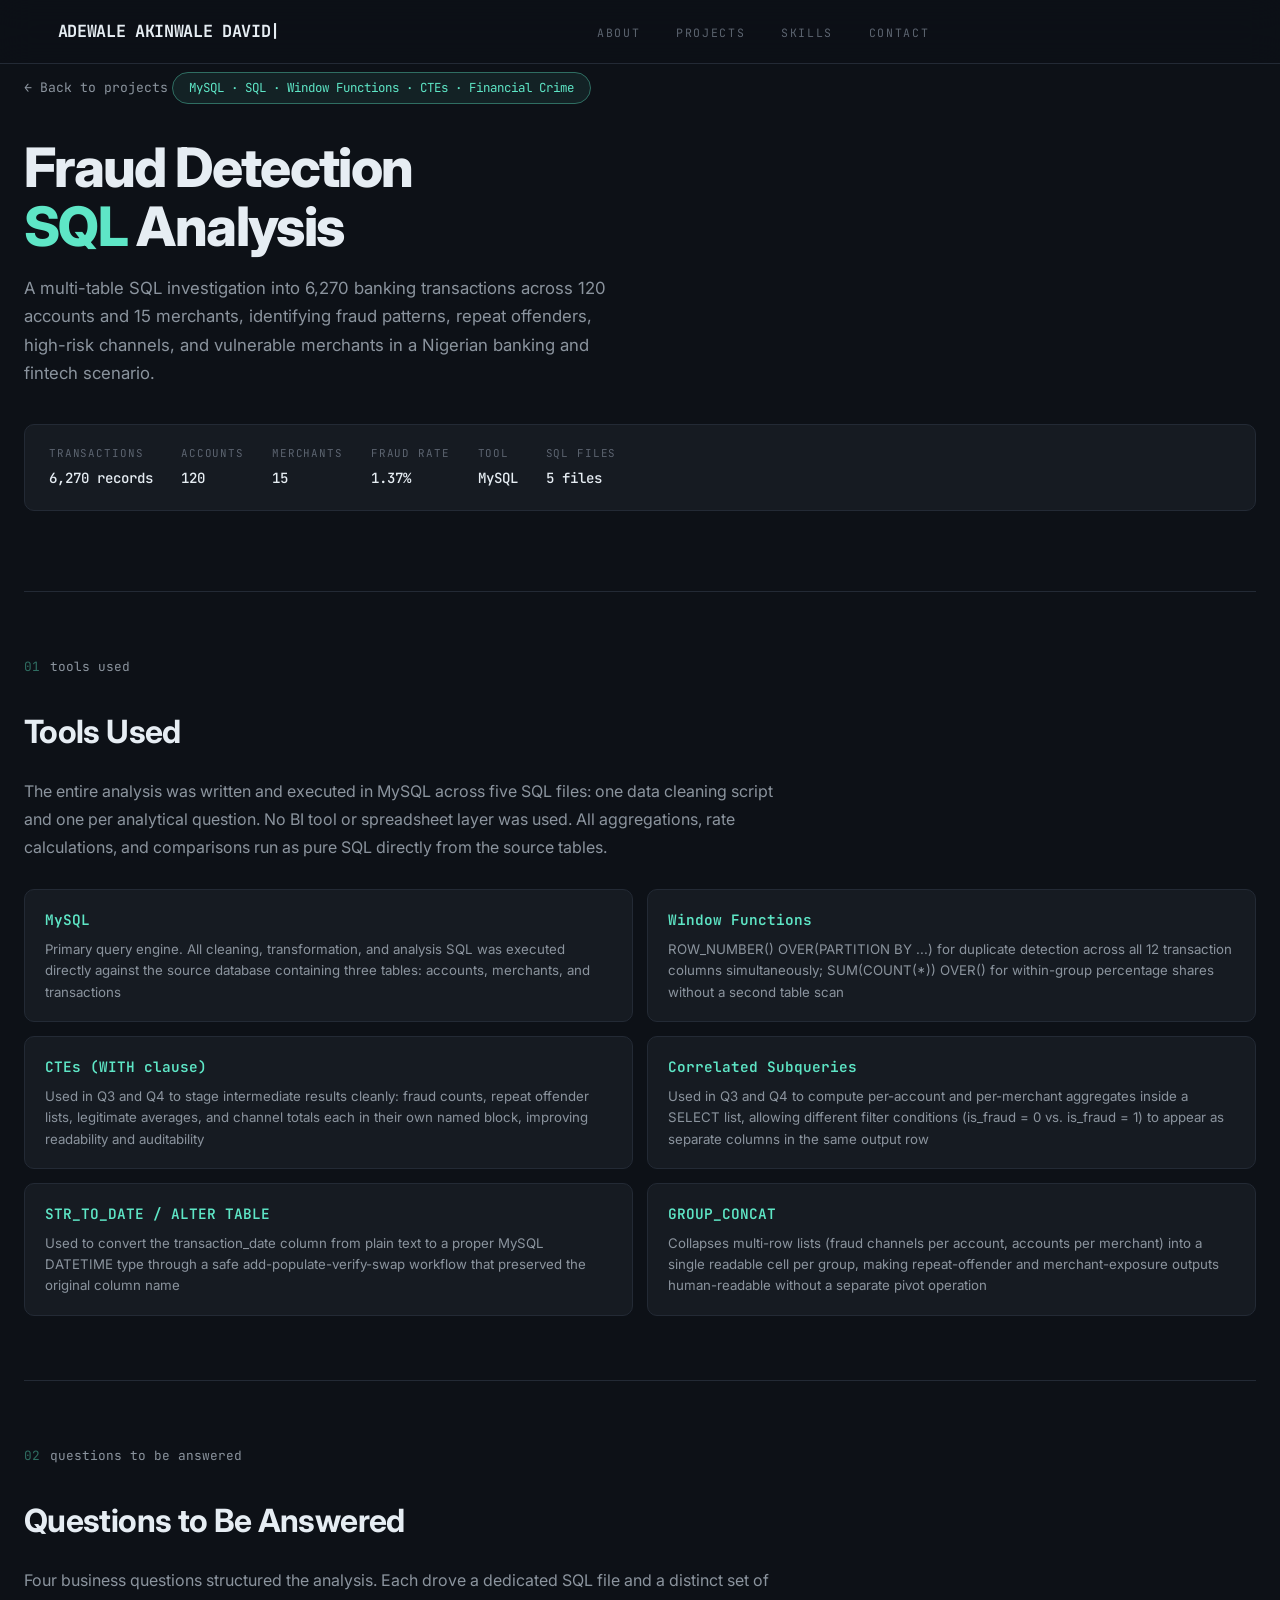
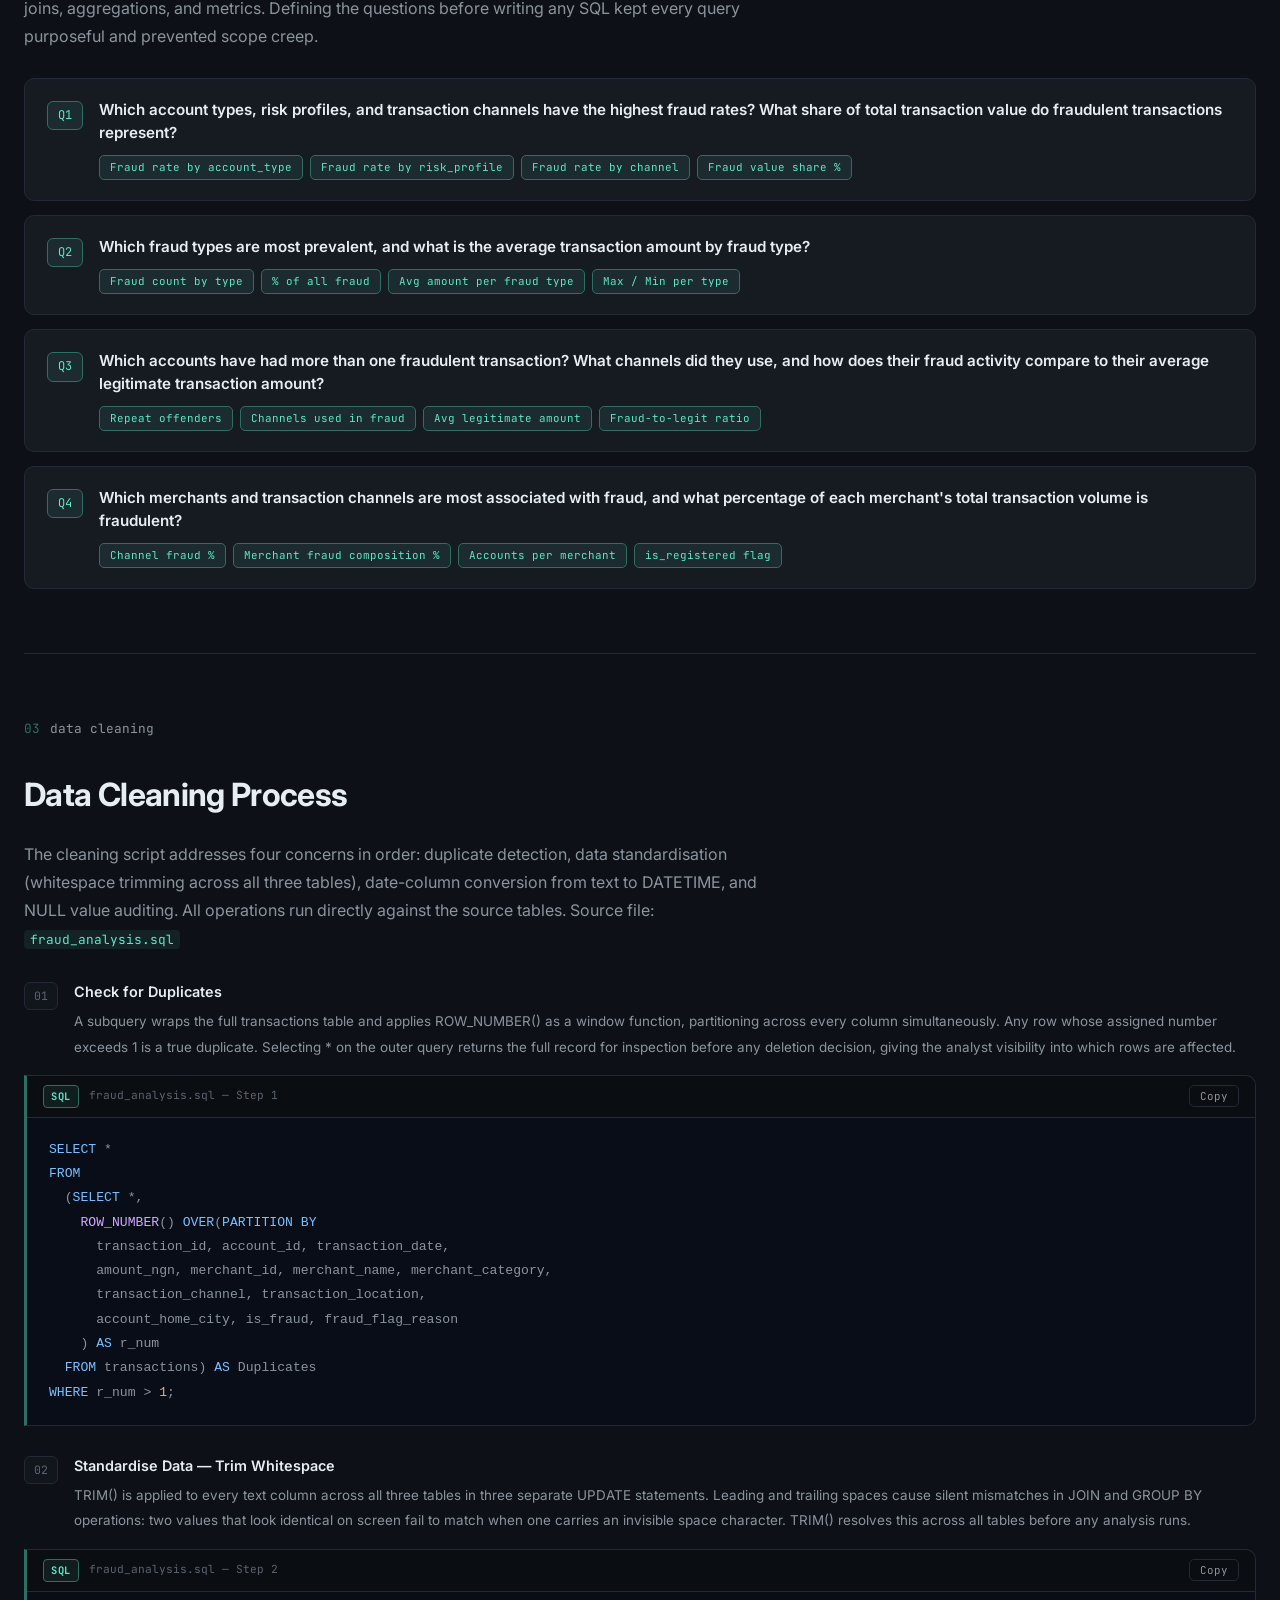
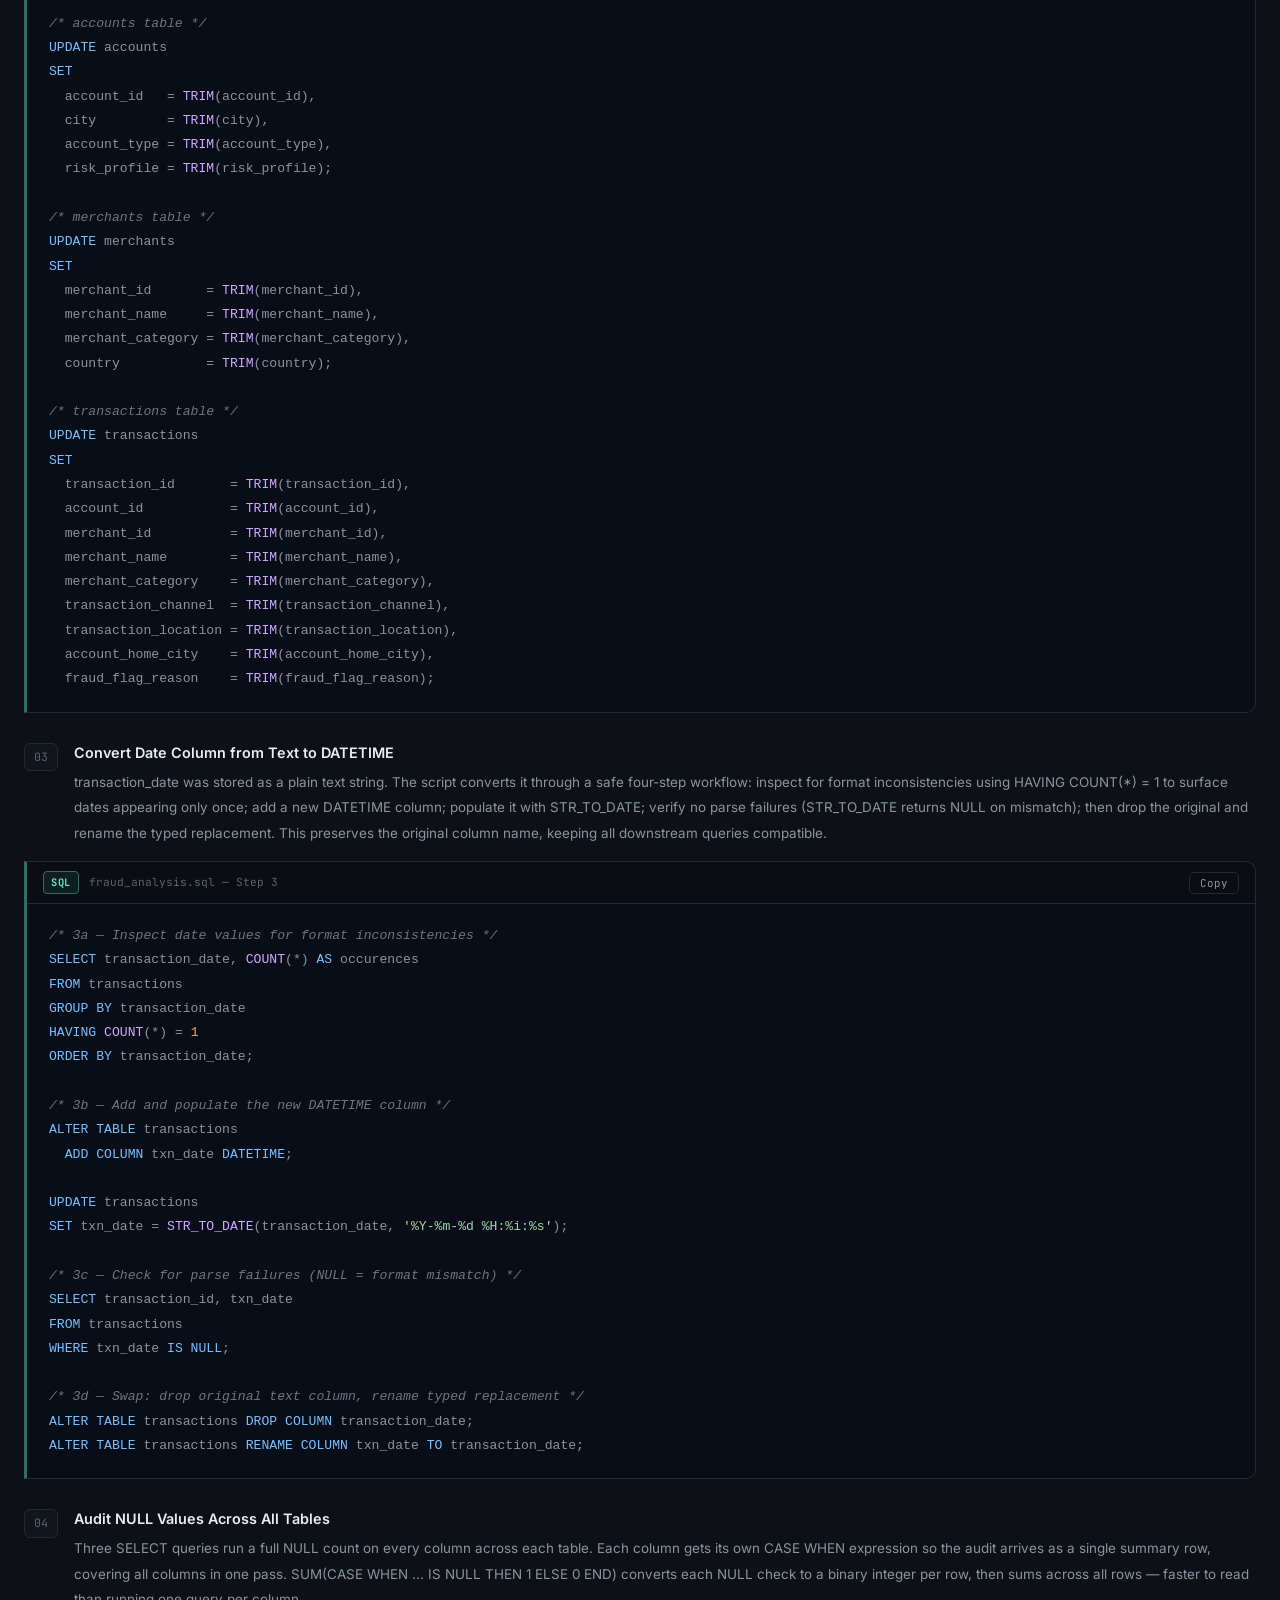
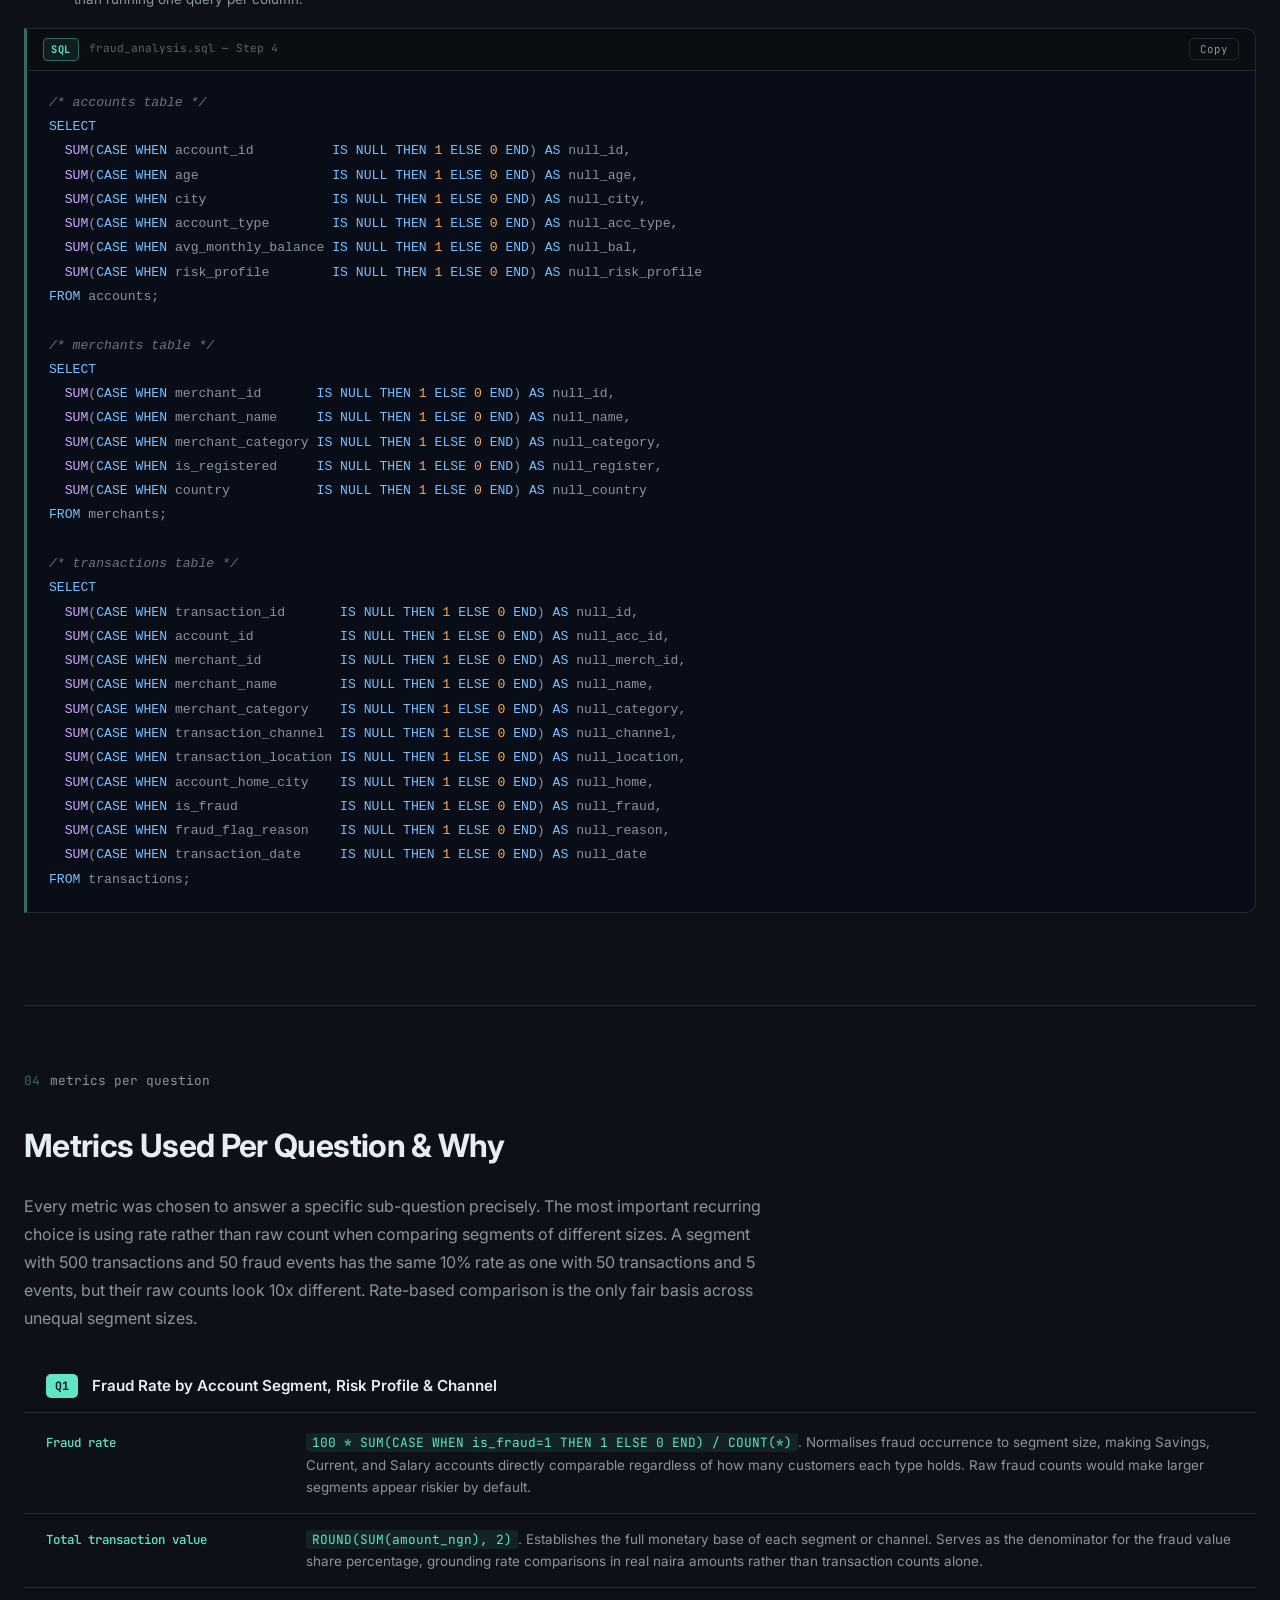
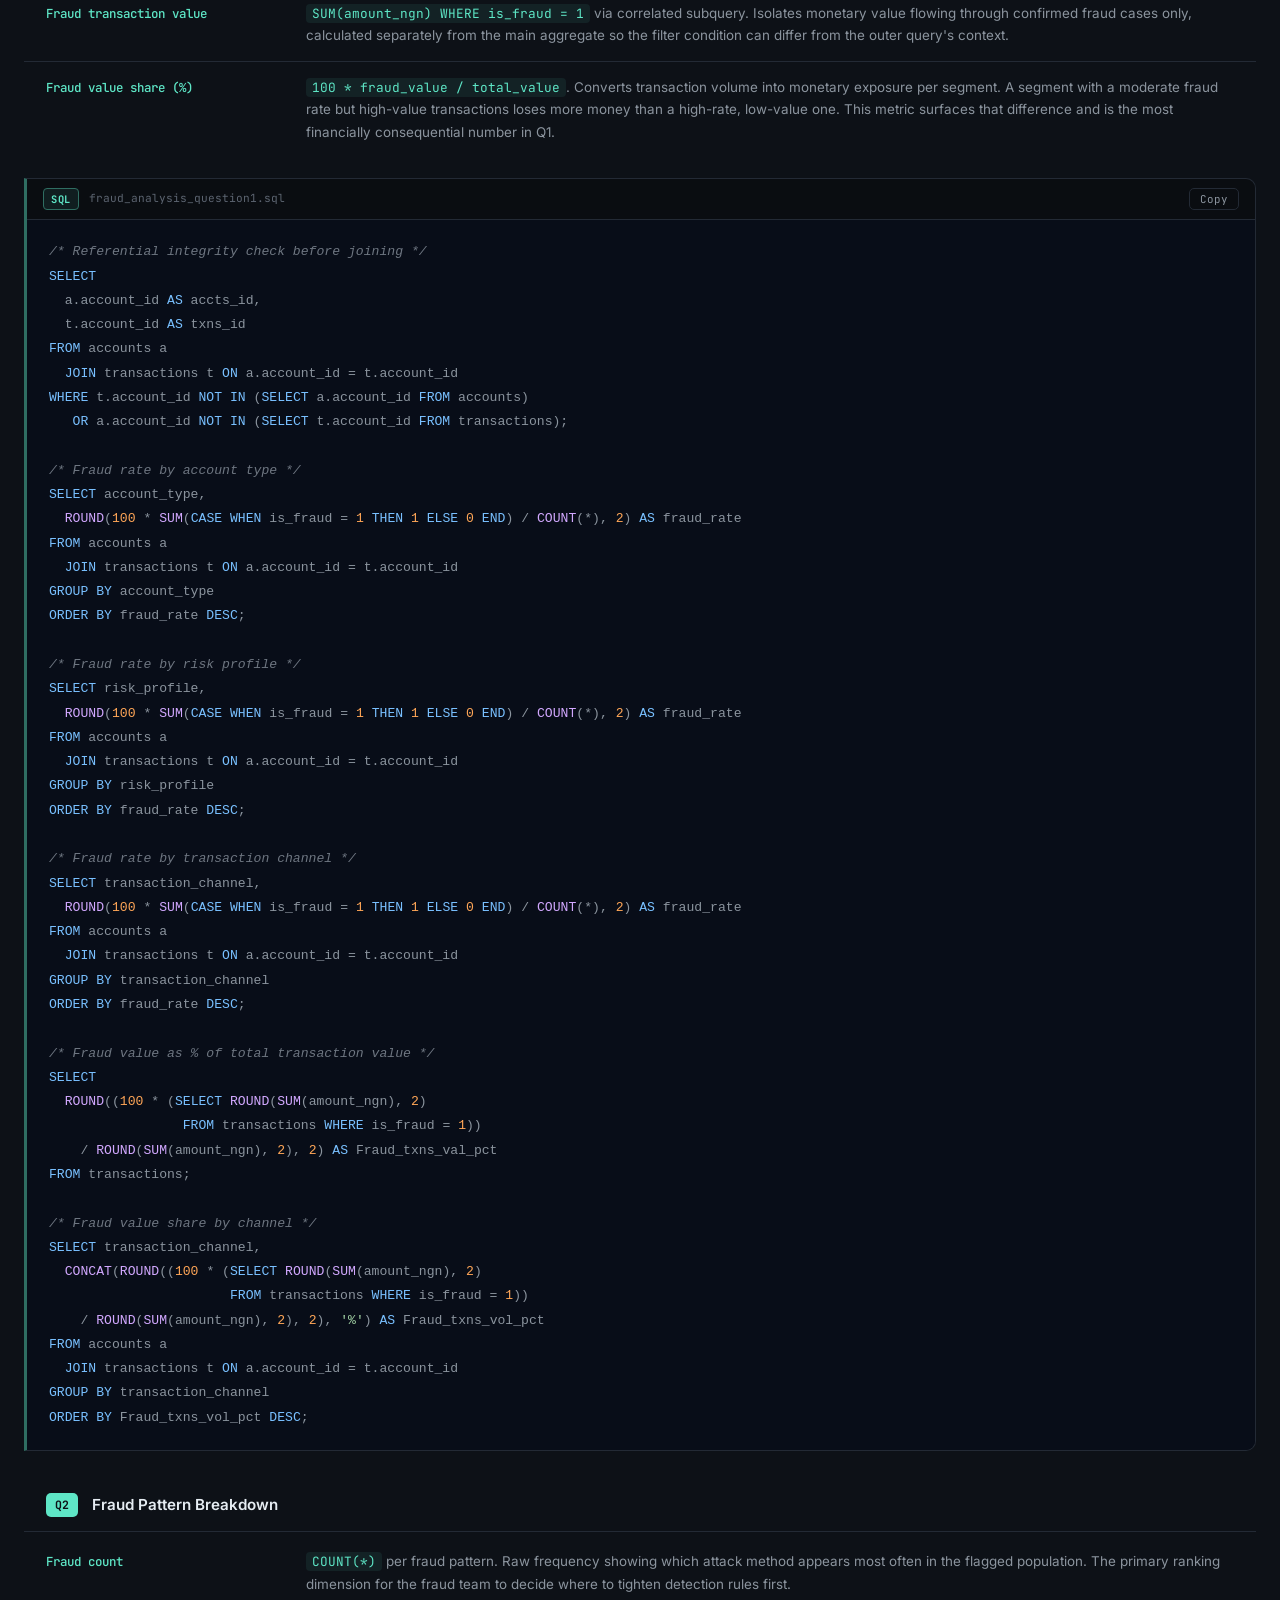
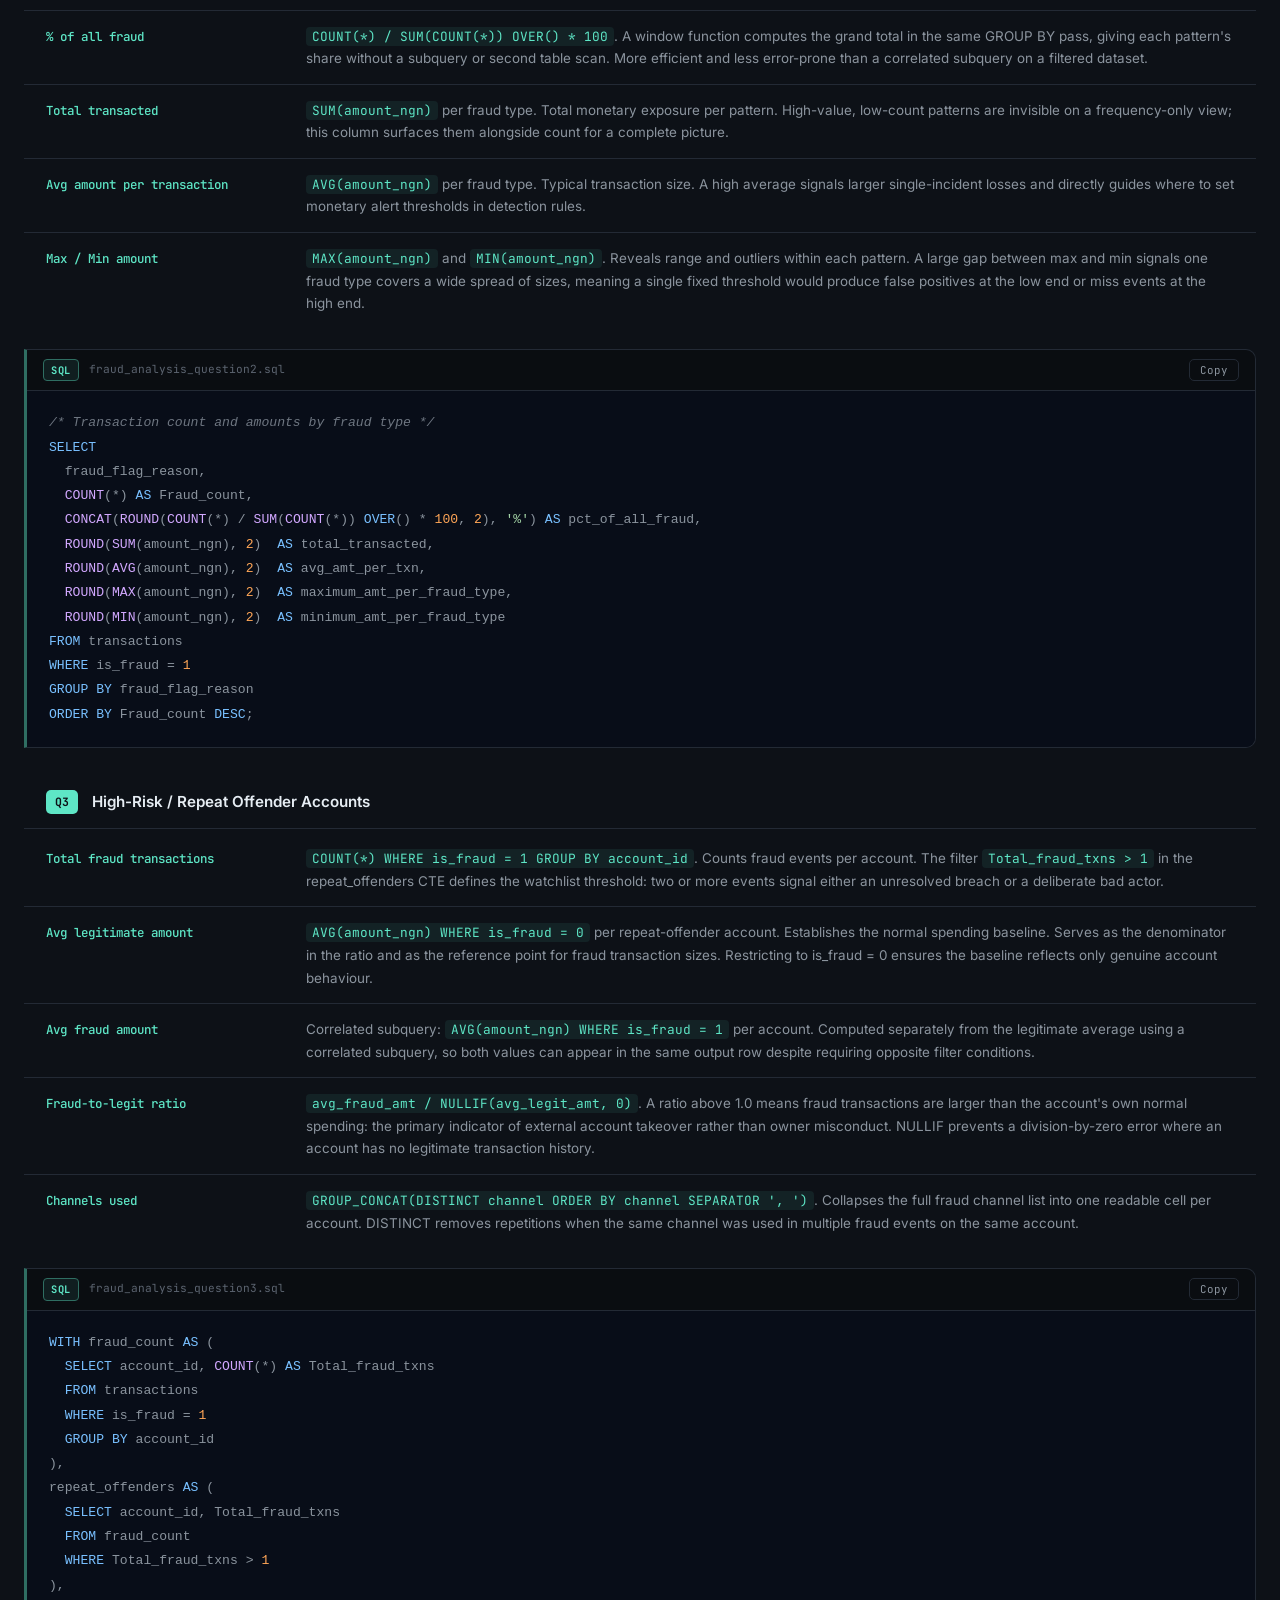
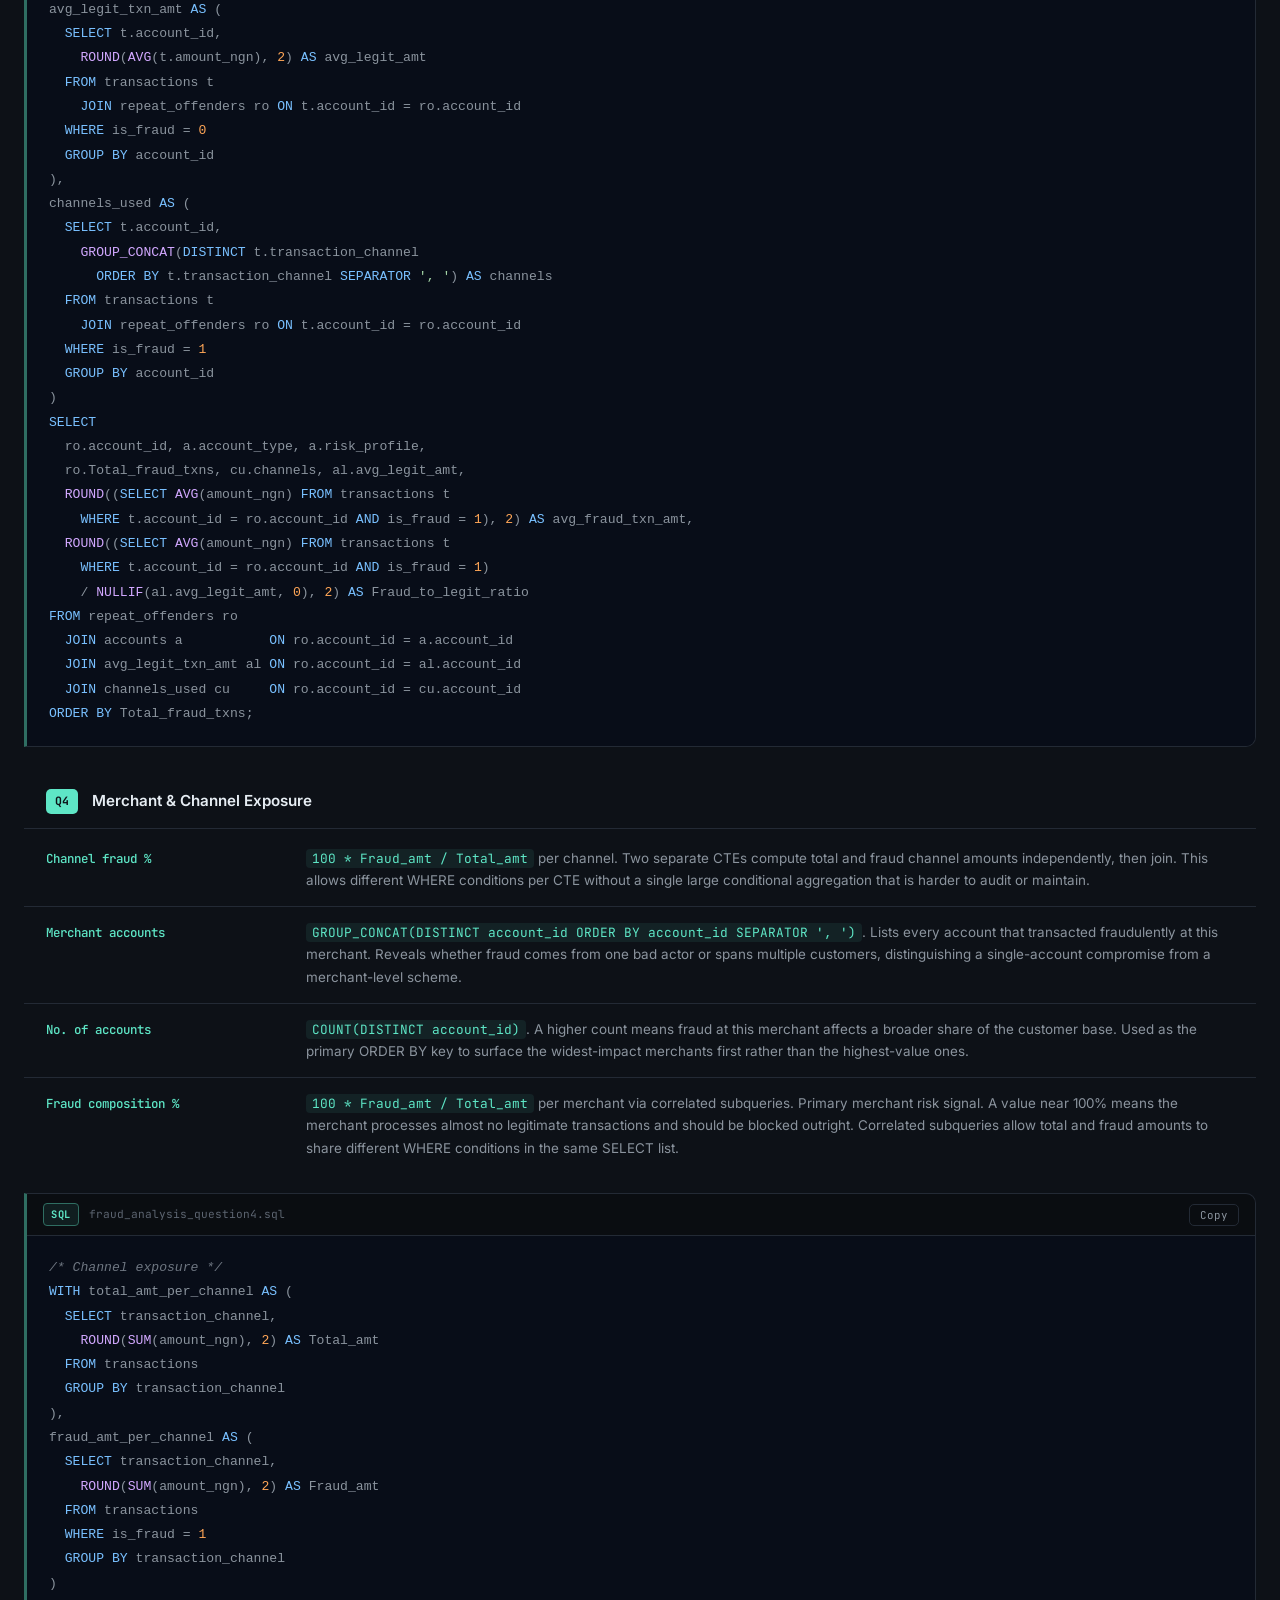
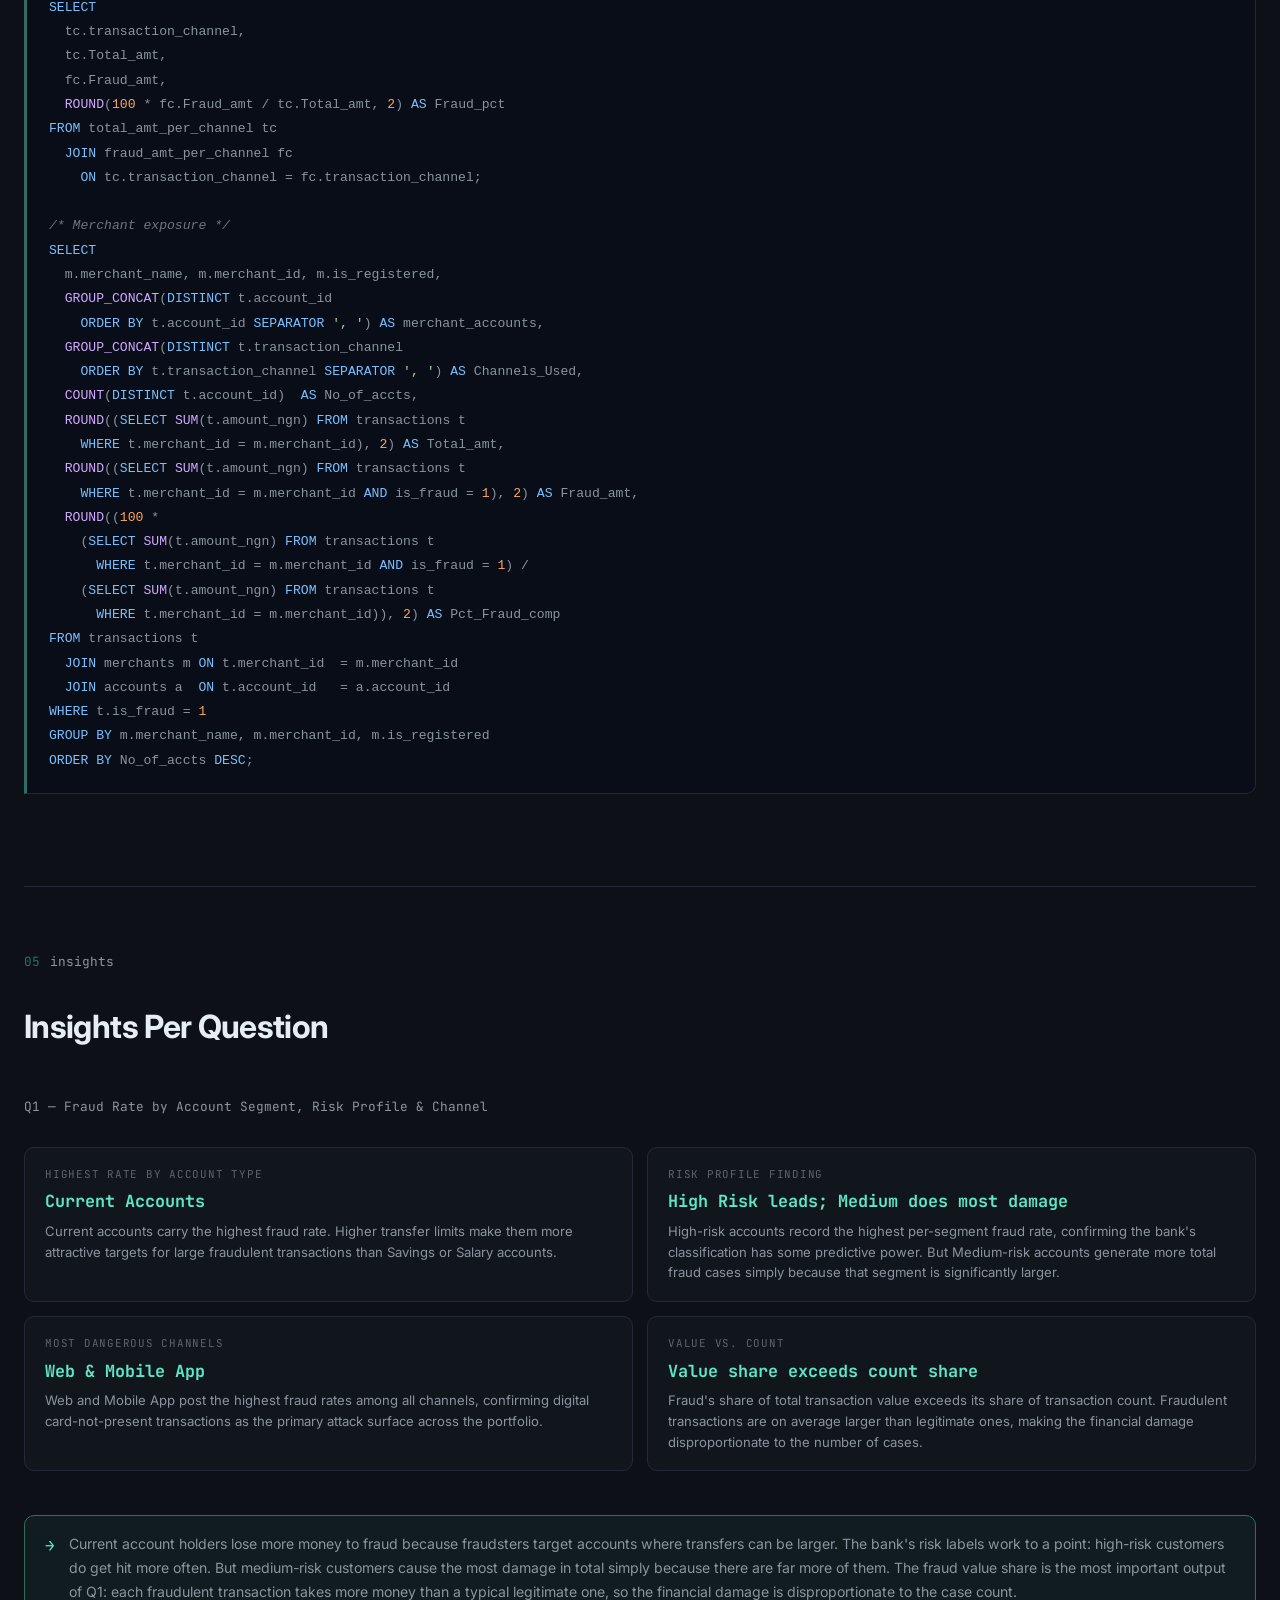
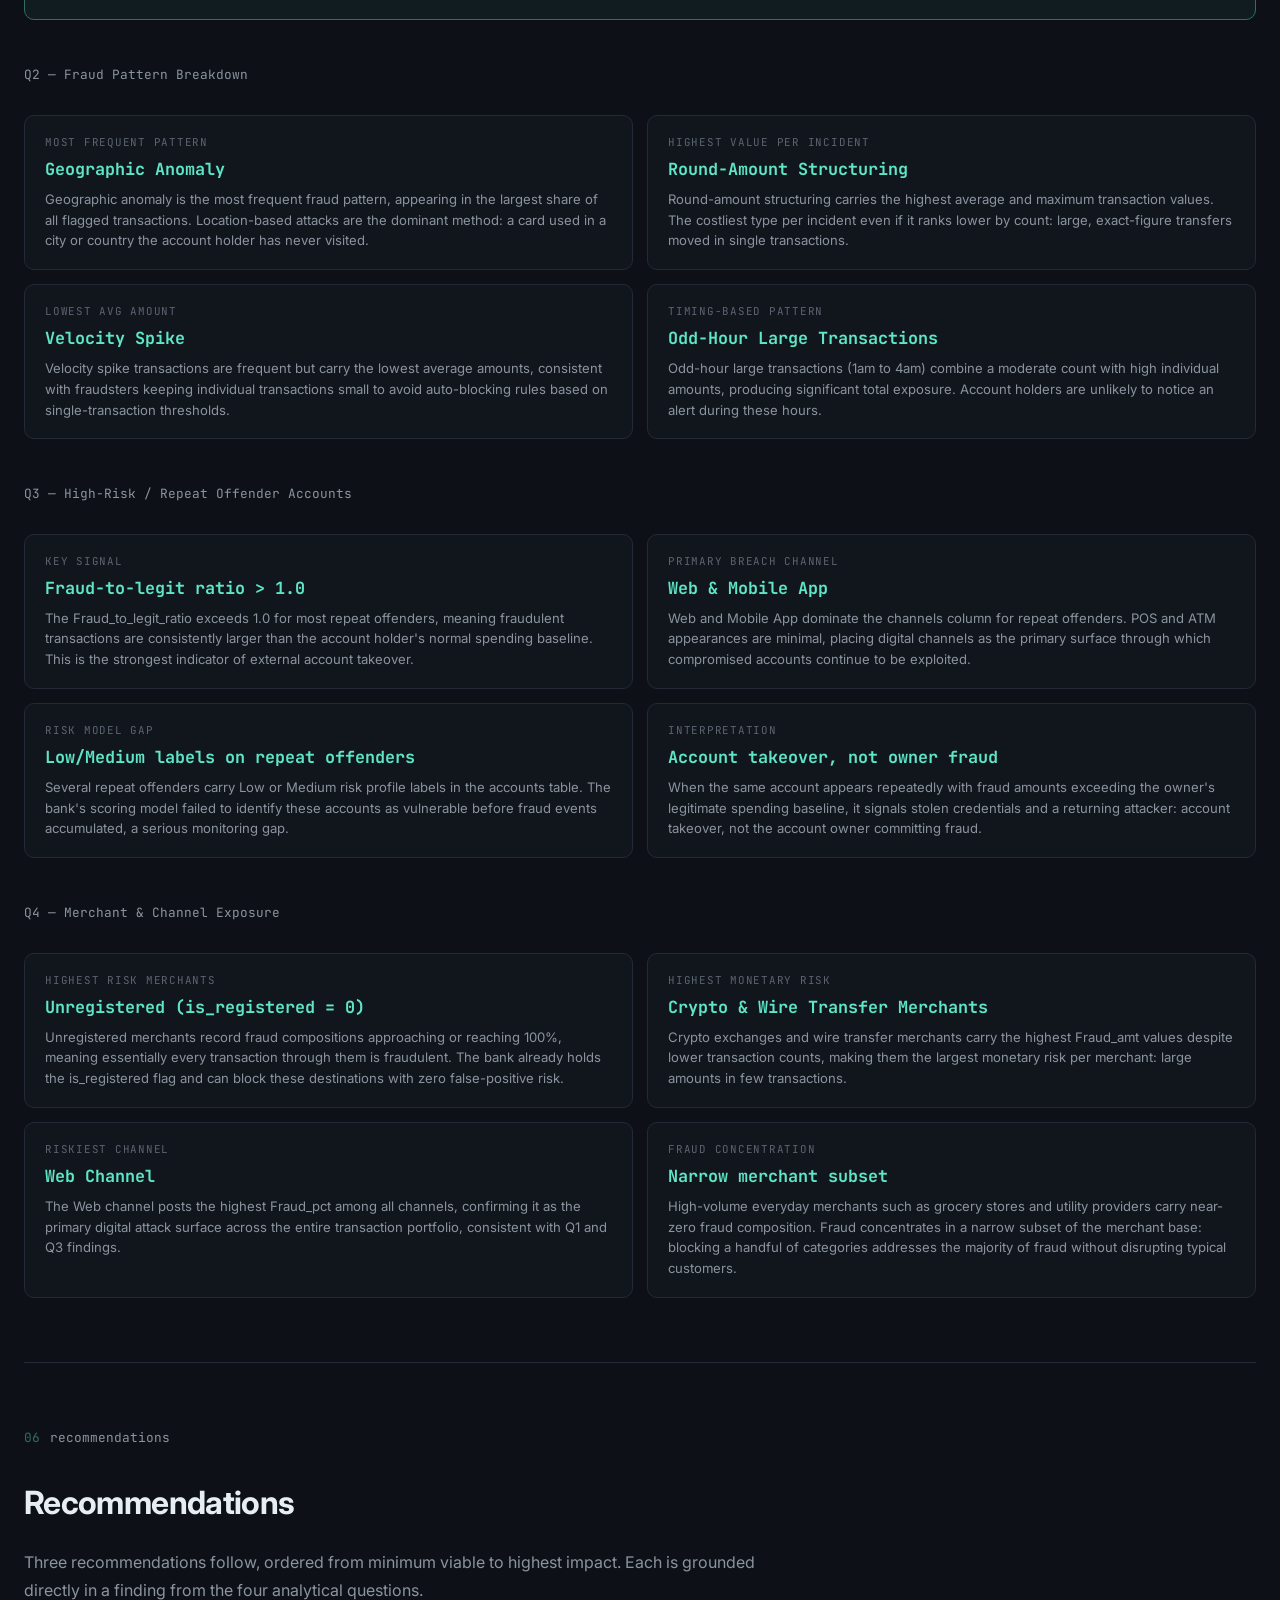
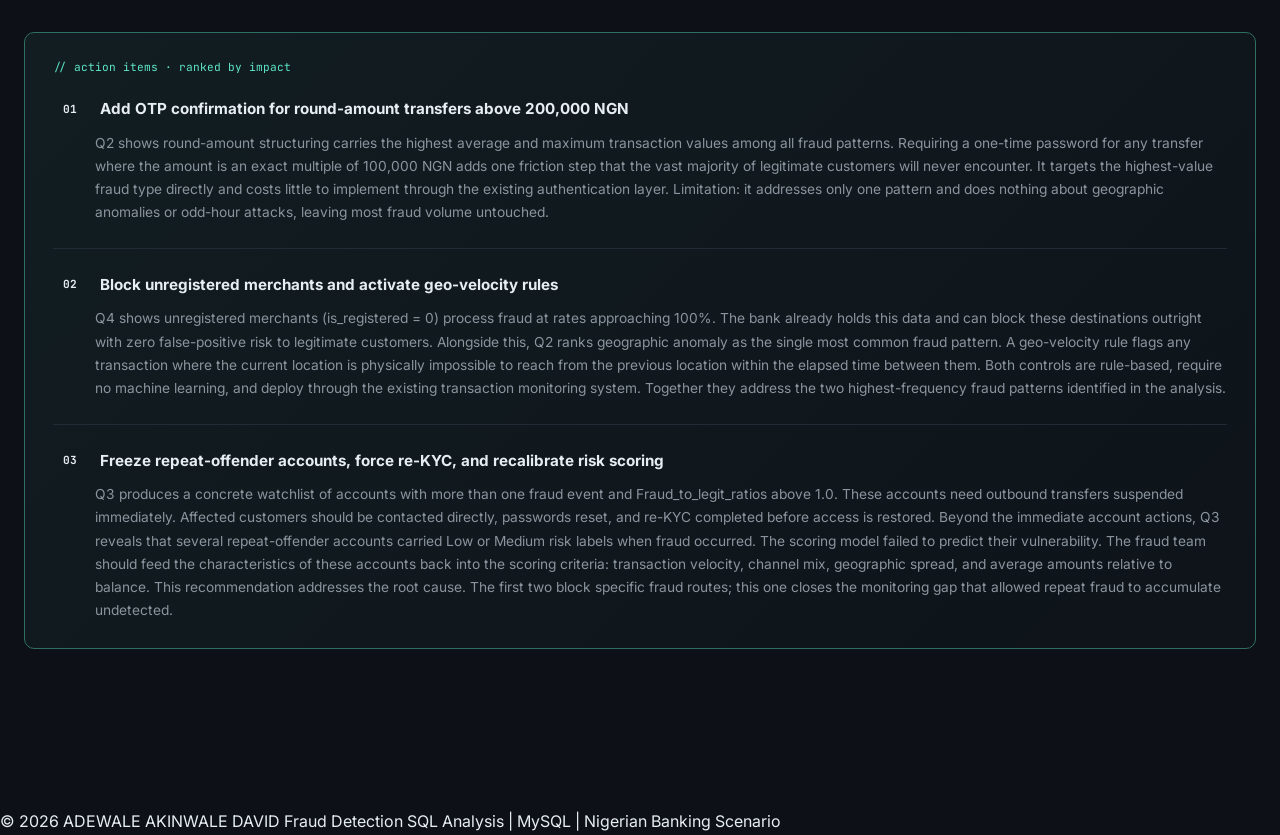
==== commit e546f43e: "Update fraud-analysis.html" ====
--- a/Projects/fraud-analysis.html
+++ b/Projects/fraud-analysis.html
@@ -15,15 +15,15 @@
 <!-- NAV -->
 <nav class="nav">
   <div class="nav-inner">
-    <a href="../index.html" class="nav-logo">jane<span class="accent">_</span>doe<span class="cursor">|</span></a>
+    <a href="../index.html" class="nav-logo">ADEWALE<span class="accent"> </span>AKINWALE DAVID<span class="cursor">|</span></a>
     <button class="nav-toggle" aria-label="Toggle menu" aria-expanded="false">
       <span></span><span></span><span></span>
     </button>
     <ul class="nav-links">
-      <li><a href="../index.html#about"><span class="line-no">01</span> about</a></li>
-      <li><a href="../index.html#projects"><span class="line-no">02</span> projects</a></li>
-      <li><a href="../index.html#skills"><span class="line-no">03</span> skills</a></li>
-      <li><a href="../index.html#contact"><span class="line-no">04</span> contact</a></li>
+      <li><a href="../index.html#about"><span class="line-no"></span> ABOUT</a></li>
+      <li><a href="../index.html#projects"><span class="line-no"></span> PROJECTS</a></li>
+      <li><a href="../index.html#skills"><span class="line-no"></span> SKILLS</a></li>
+      <li><a href="../index.html#contact"><span class="line-no"></span> CONTACT</a></li>
     </ul>
   </div>
 </nav>
@@ -724,7 +724,7 @@
 
         <li>
           <div class="rec-item-head">
-            <span class="rec-rank rec-fair">FAIR</span>
+            <span class="rec-rank rec-fair">01</span>
             <strong>Add OTP confirmation for round-amount transfers above 200,000 NGN</strong>
           </div>
           <span class="rec-detail">Q2 shows round-amount structuring carries the highest average and maximum transaction values among all fraud patterns. Requiring a one-time password for any transfer where the amount is an exact multiple of 100,000 NGN adds one friction step that the vast majority of legitimate customers will never encounter. It targets the highest-value fraud type directly and costs little to implement through the existing authentication layer. Limitation: it addresses only one pattern and does nothing about geographic anomalies or odd-hour attacks, leaving most fraud volume untouched.</span>
@@ -732,7 +732,7 @@
 
         <li>
           <div class="rec-item-head">
-            <span class="rec-rank rec-good">GOOD</span>
+            <span class="rec-rank rec-good">02</span>
             <strong>Block unregistered merchants and activate geo-velocity rules</strong>
           </div>
           <span class="rec-detail">Q4 shows unregistered merchants (is_registered = 0) process fraud at rates approaching 100%. The bank already holds this data and can block these destinations outright with zero false-positive risk to legitimate customers. Alongside this, Q2 ranks geographic anomaly as the single most common fraud pattern. A geo-velocity rule flags any transaction where the current location is physically impossible to reach from the previous location within the elapsed time between them. Both controls are rule-based, require no machine learning, and deploy through the existing transaction monitoring system. Together they address the two highest-frequency fraud patterns identified in the analysis.</span>
@@ -740,7 +740,7 @@
 
         <li>
           <div class="rec-item-head">
-            <span class="rec-rank rec-best">BEST</span>
+            <span class="rec-rank rec-best">03</span>
             <strong>Freeze repeat-offender accounts, force re-KYC, and recalibrate risk scoring</strong>
           </div>
           <span class="rec-detail">Q3 produces a concrete watchlist of accounts with more than one fraud event and Fraud_to_legit_ratios above 1.0. These accounts need outbound transfers suspended immediately. Affected customers should be contacted directly, passwords reset, and re-KYC completed before access is restored. Beyond the immediate account actions, Q3 reveals that several repeat-offender accounts carried Low or Medium risk labels when fraud occurred. The scoring model failed to predict their vulnerability. The fraud team should feed the characteristics of these accounts back into the scoring criteria: transaction velocity, channel mix, geographic spread, and average amounts relative to balance. This recommendation addresses the root cause. The first two block specific fraud routes; this one closes the monitoring gap that allowed repeat fraud to accumulate undetected.</span>
@@ -754,7 +754,7 @@
 
 <footer class="footer">
   <div class="section-inner footer-inner">
-    <span>&copy; 2026 Jane Doe</span>
+    <span>&copy; 2026 ADEWALE AKINWALE DAVID</span>
     <span class="footer-meta">Fraud Detection SQL Analysis | MySQL | Nigerian Banking Scenario</span>
   </div>
 </footer>
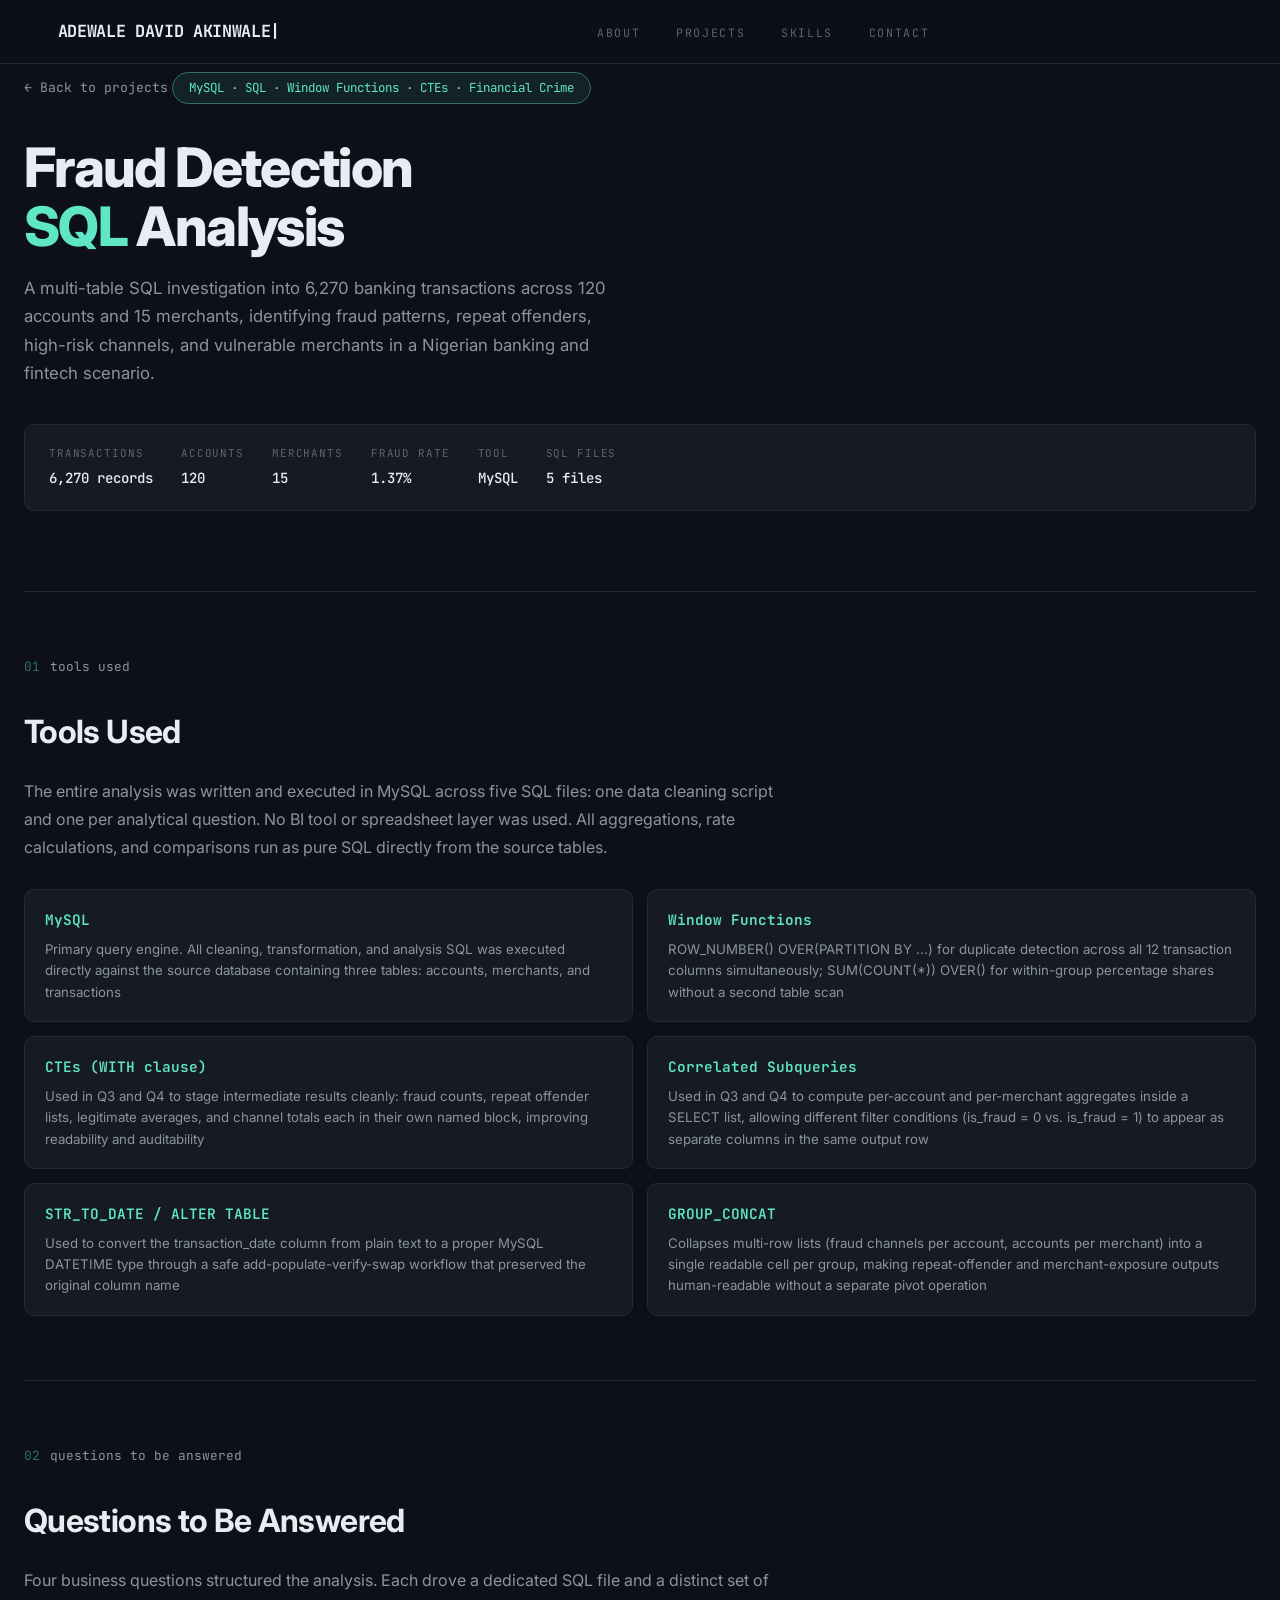
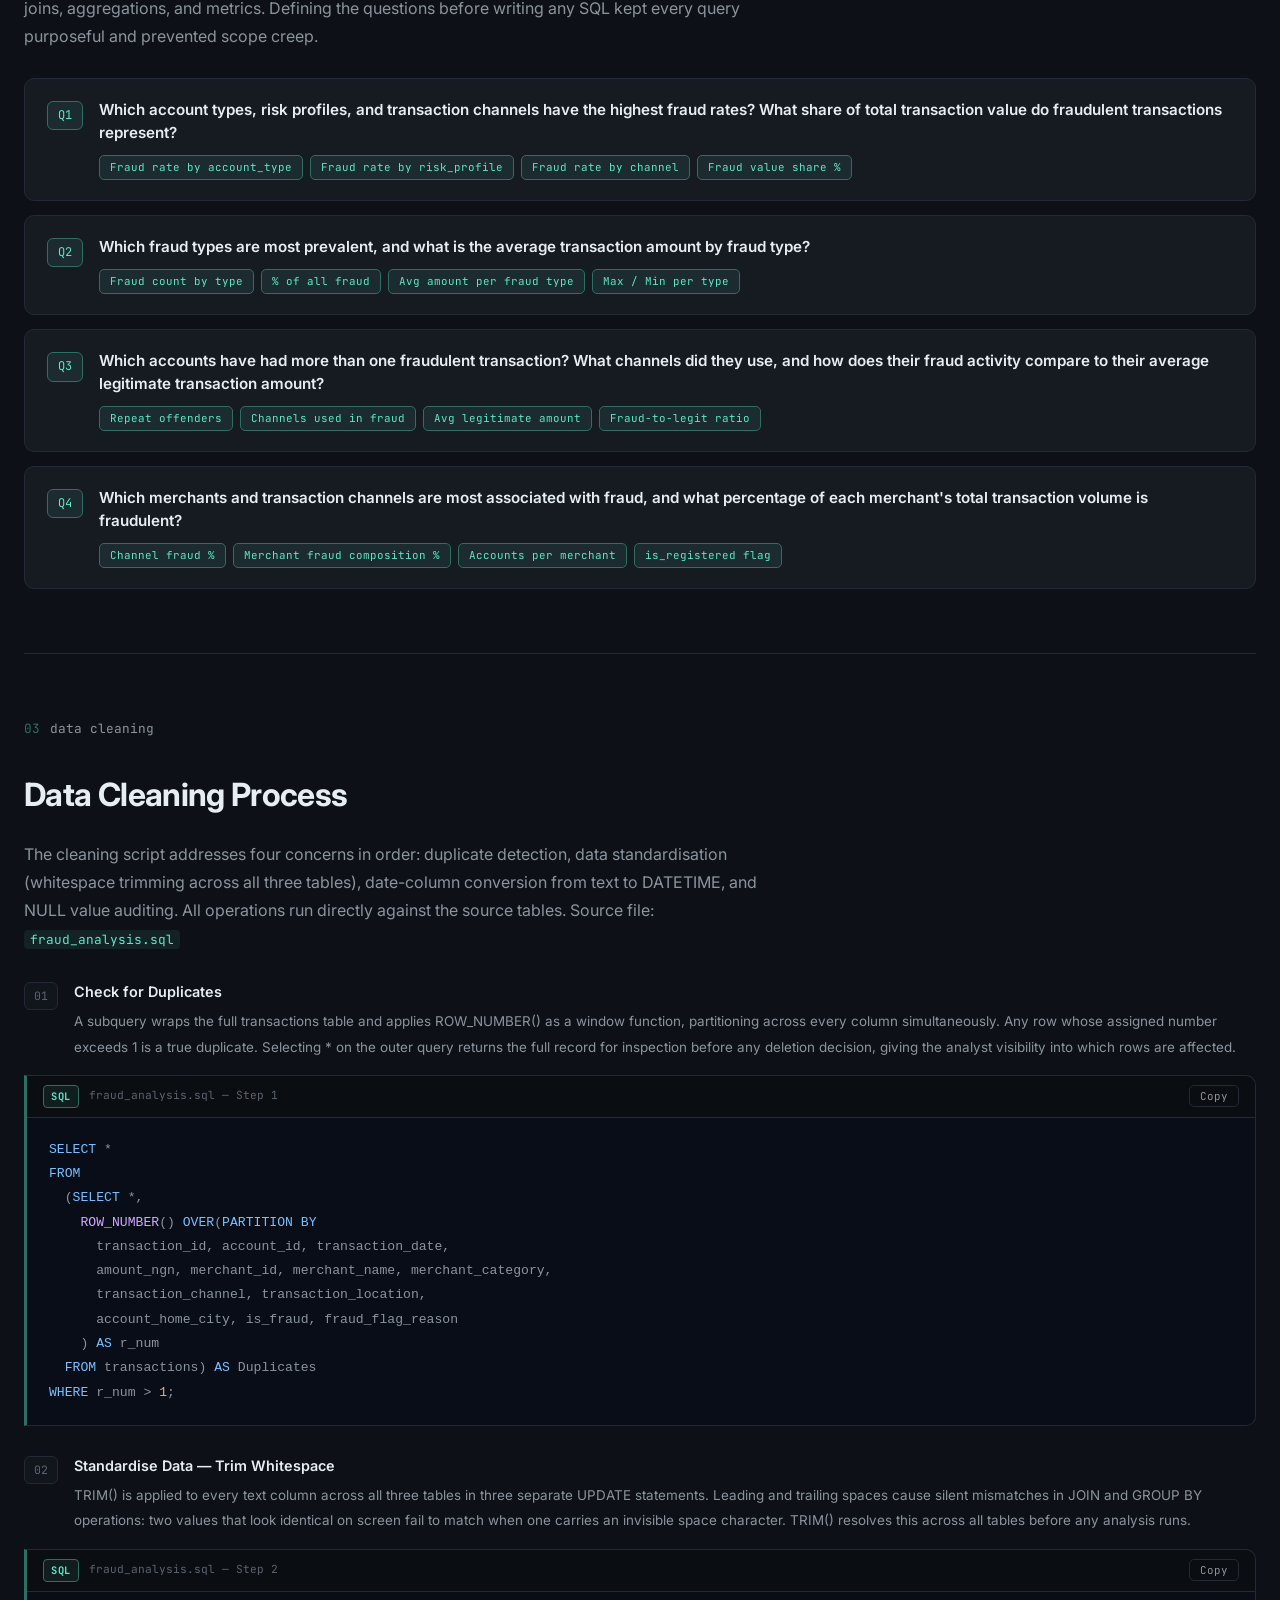
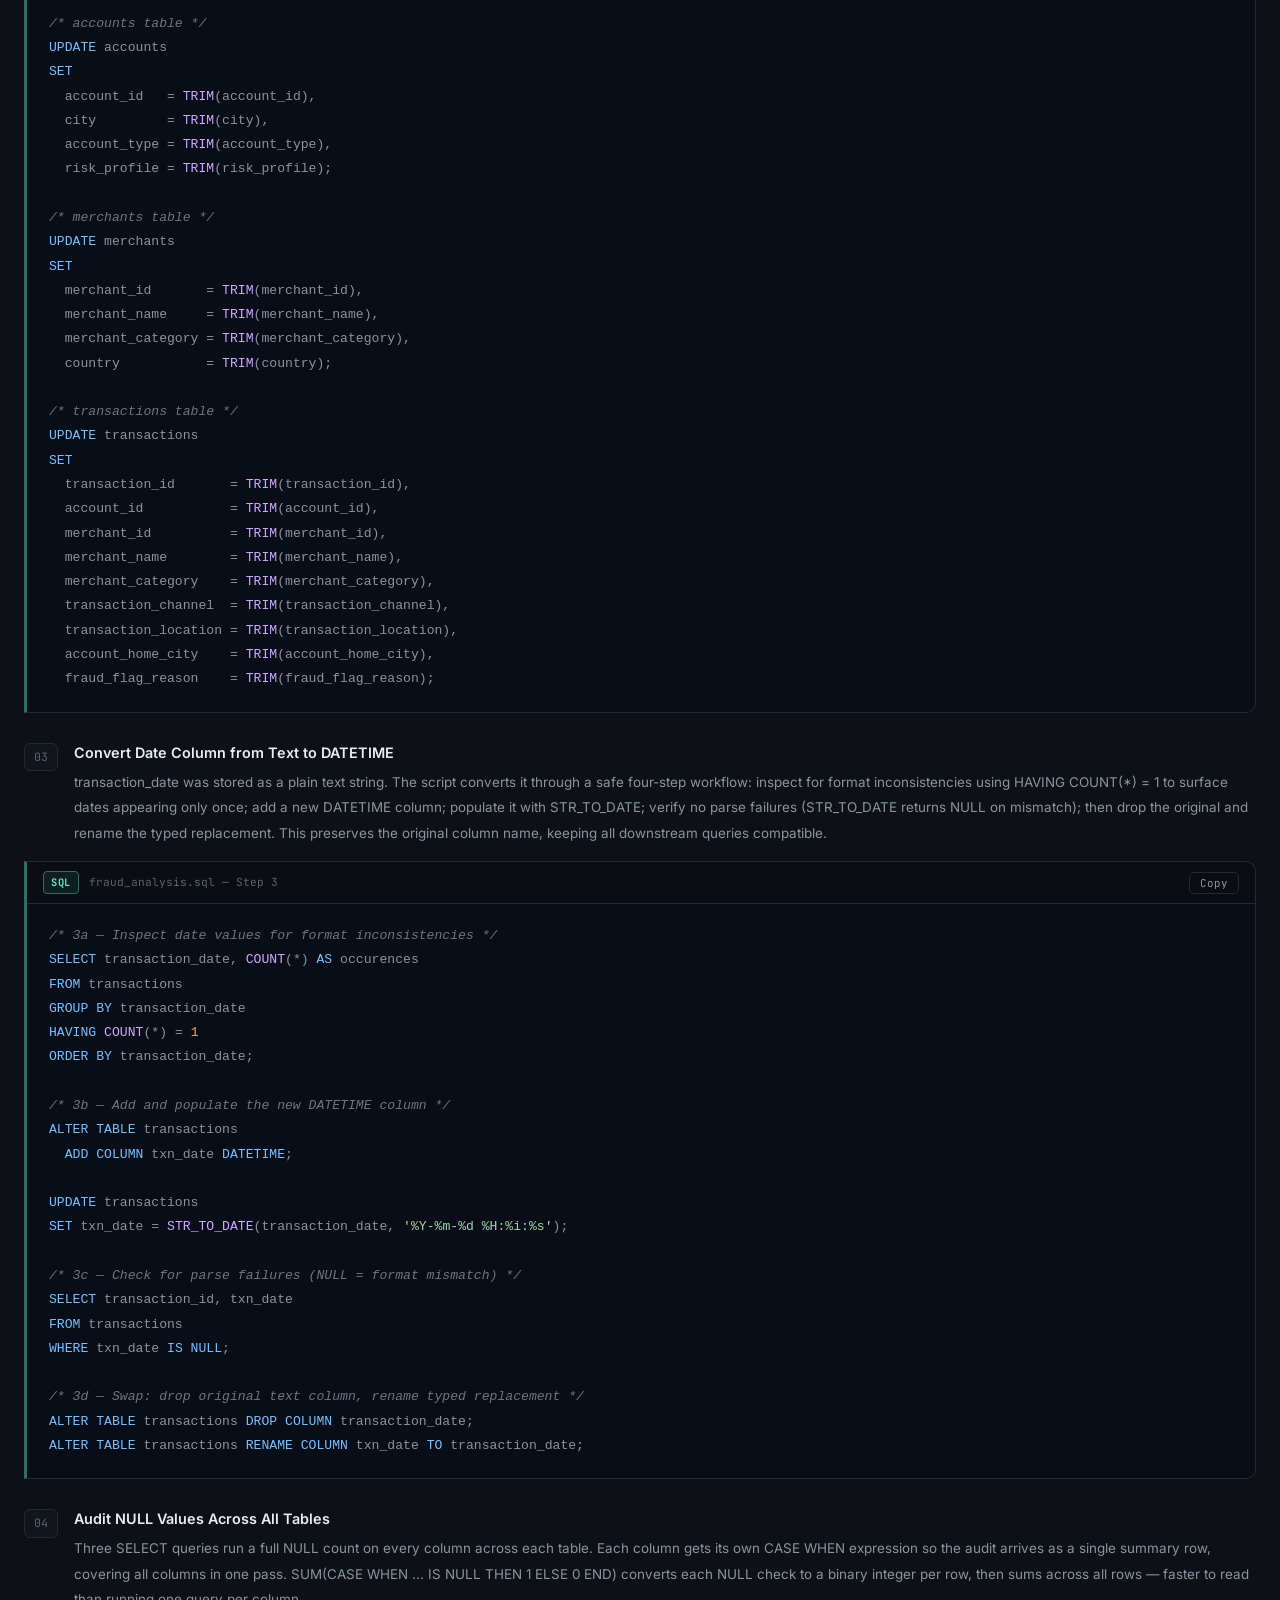
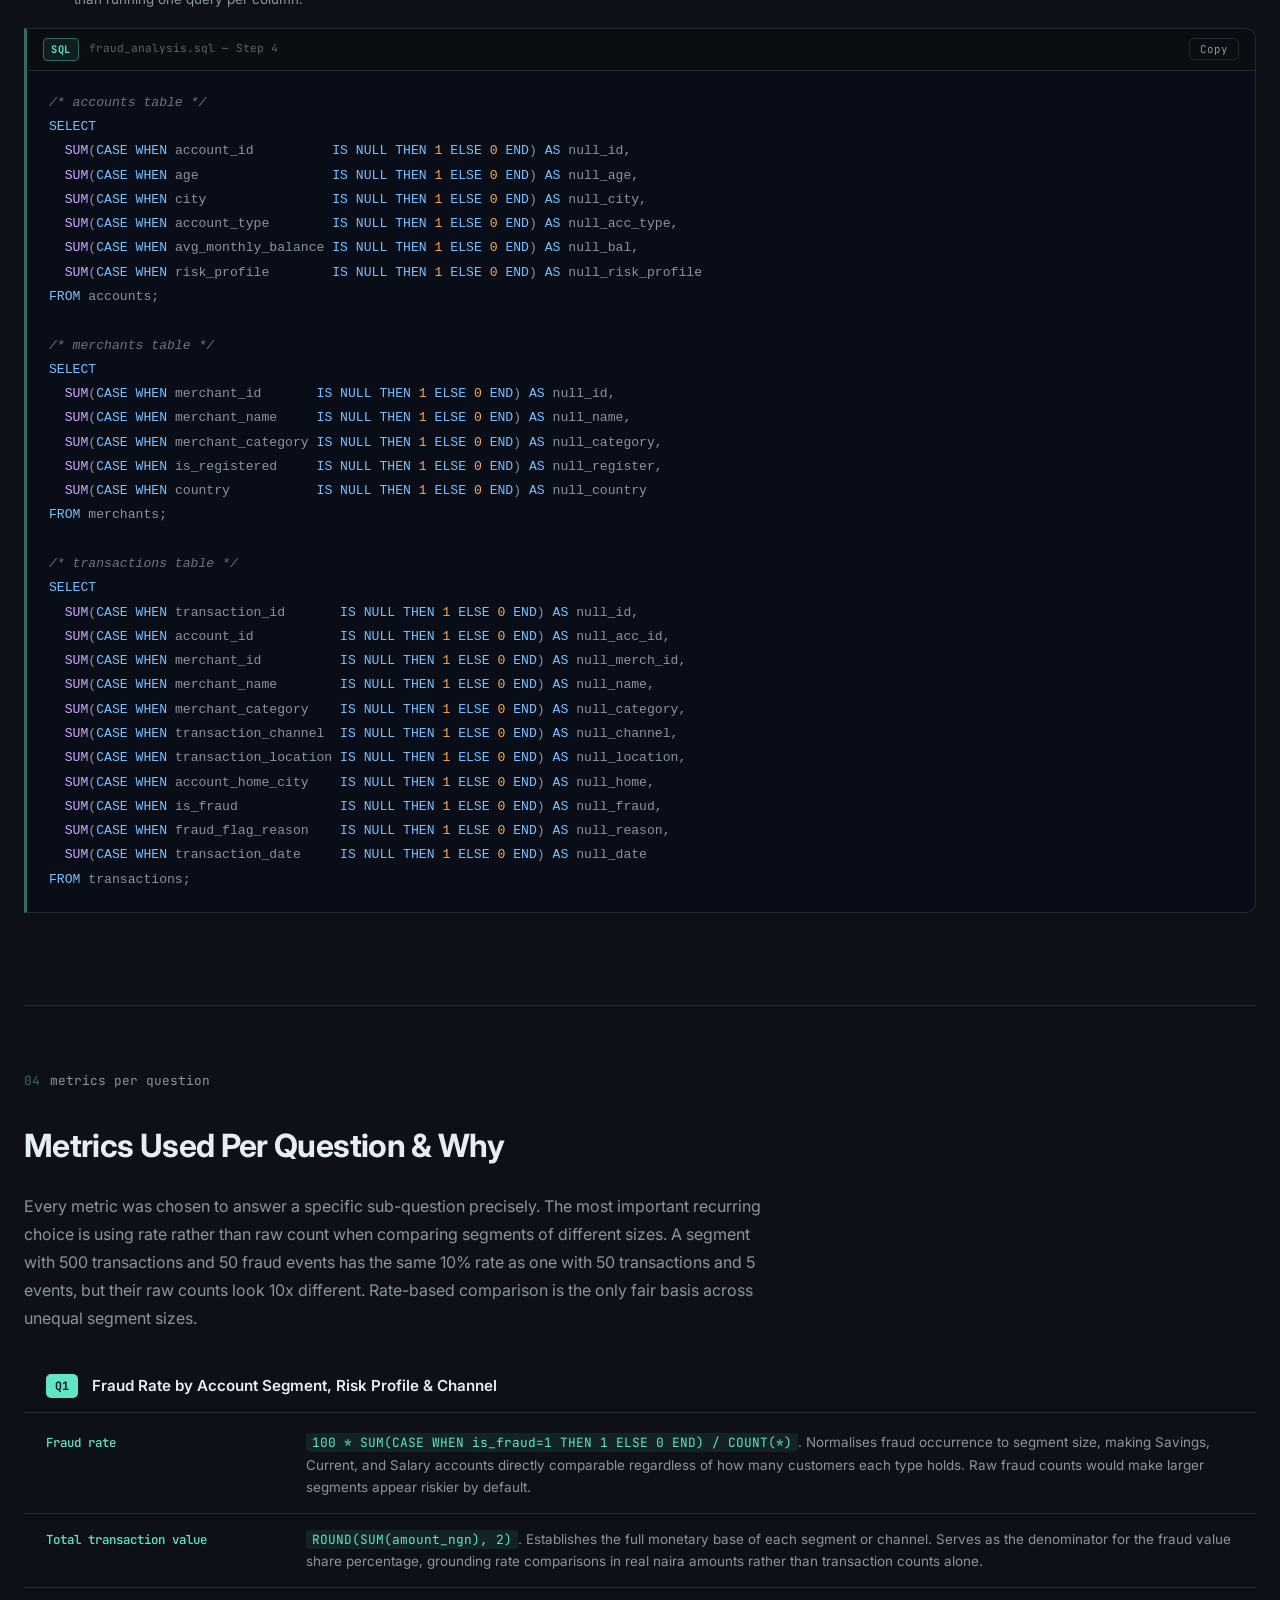
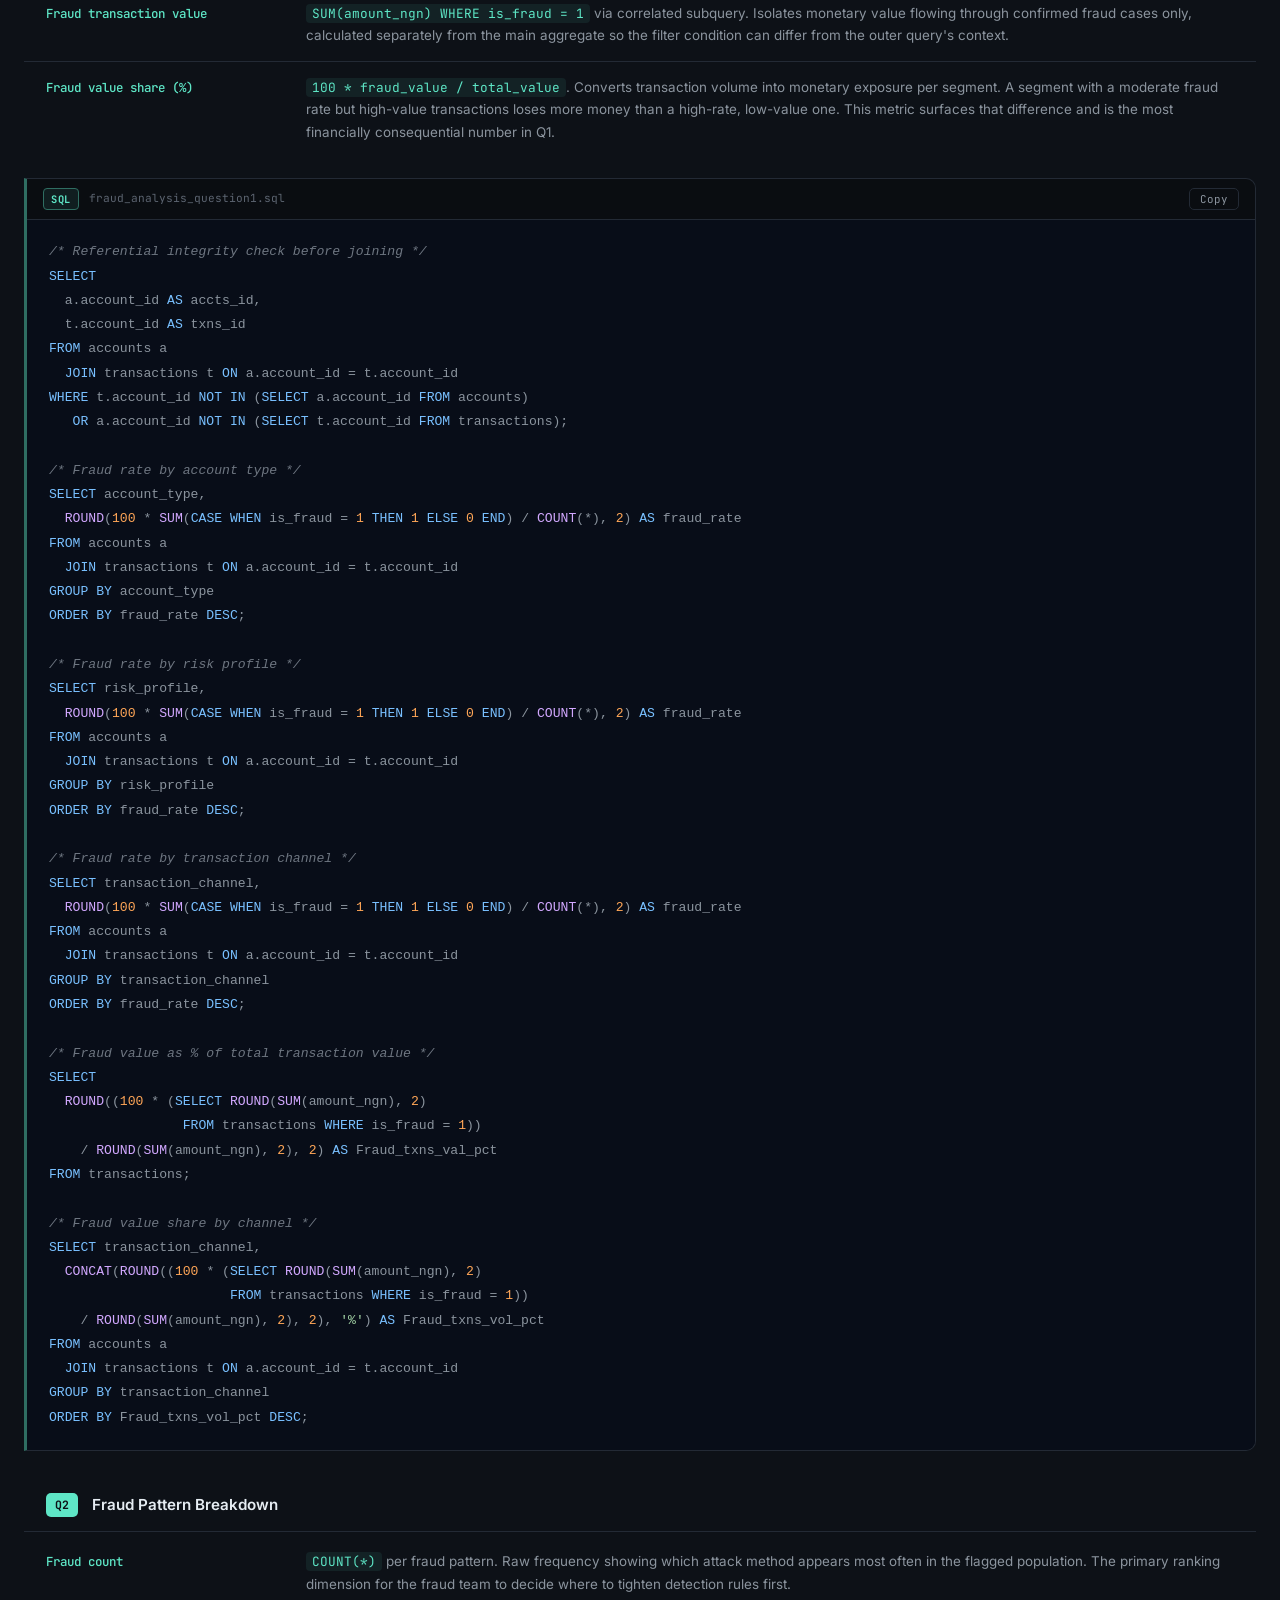
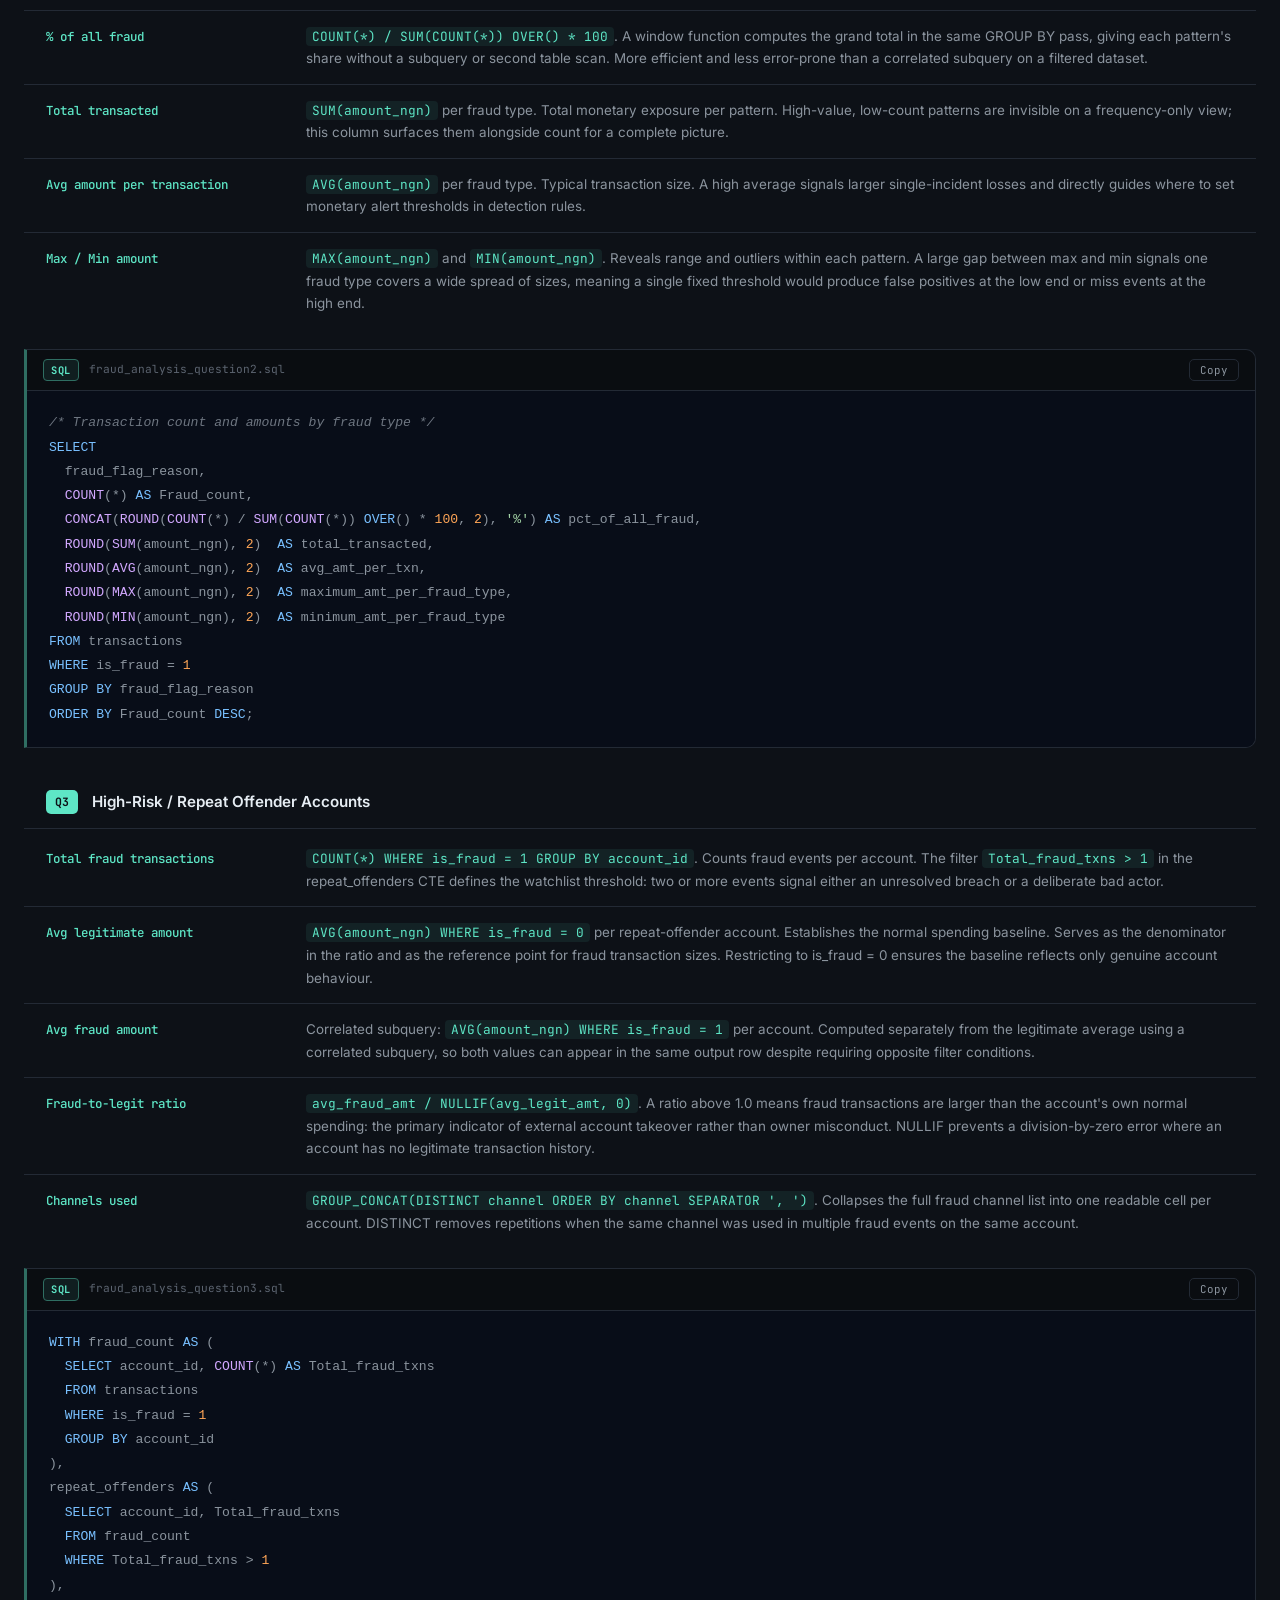
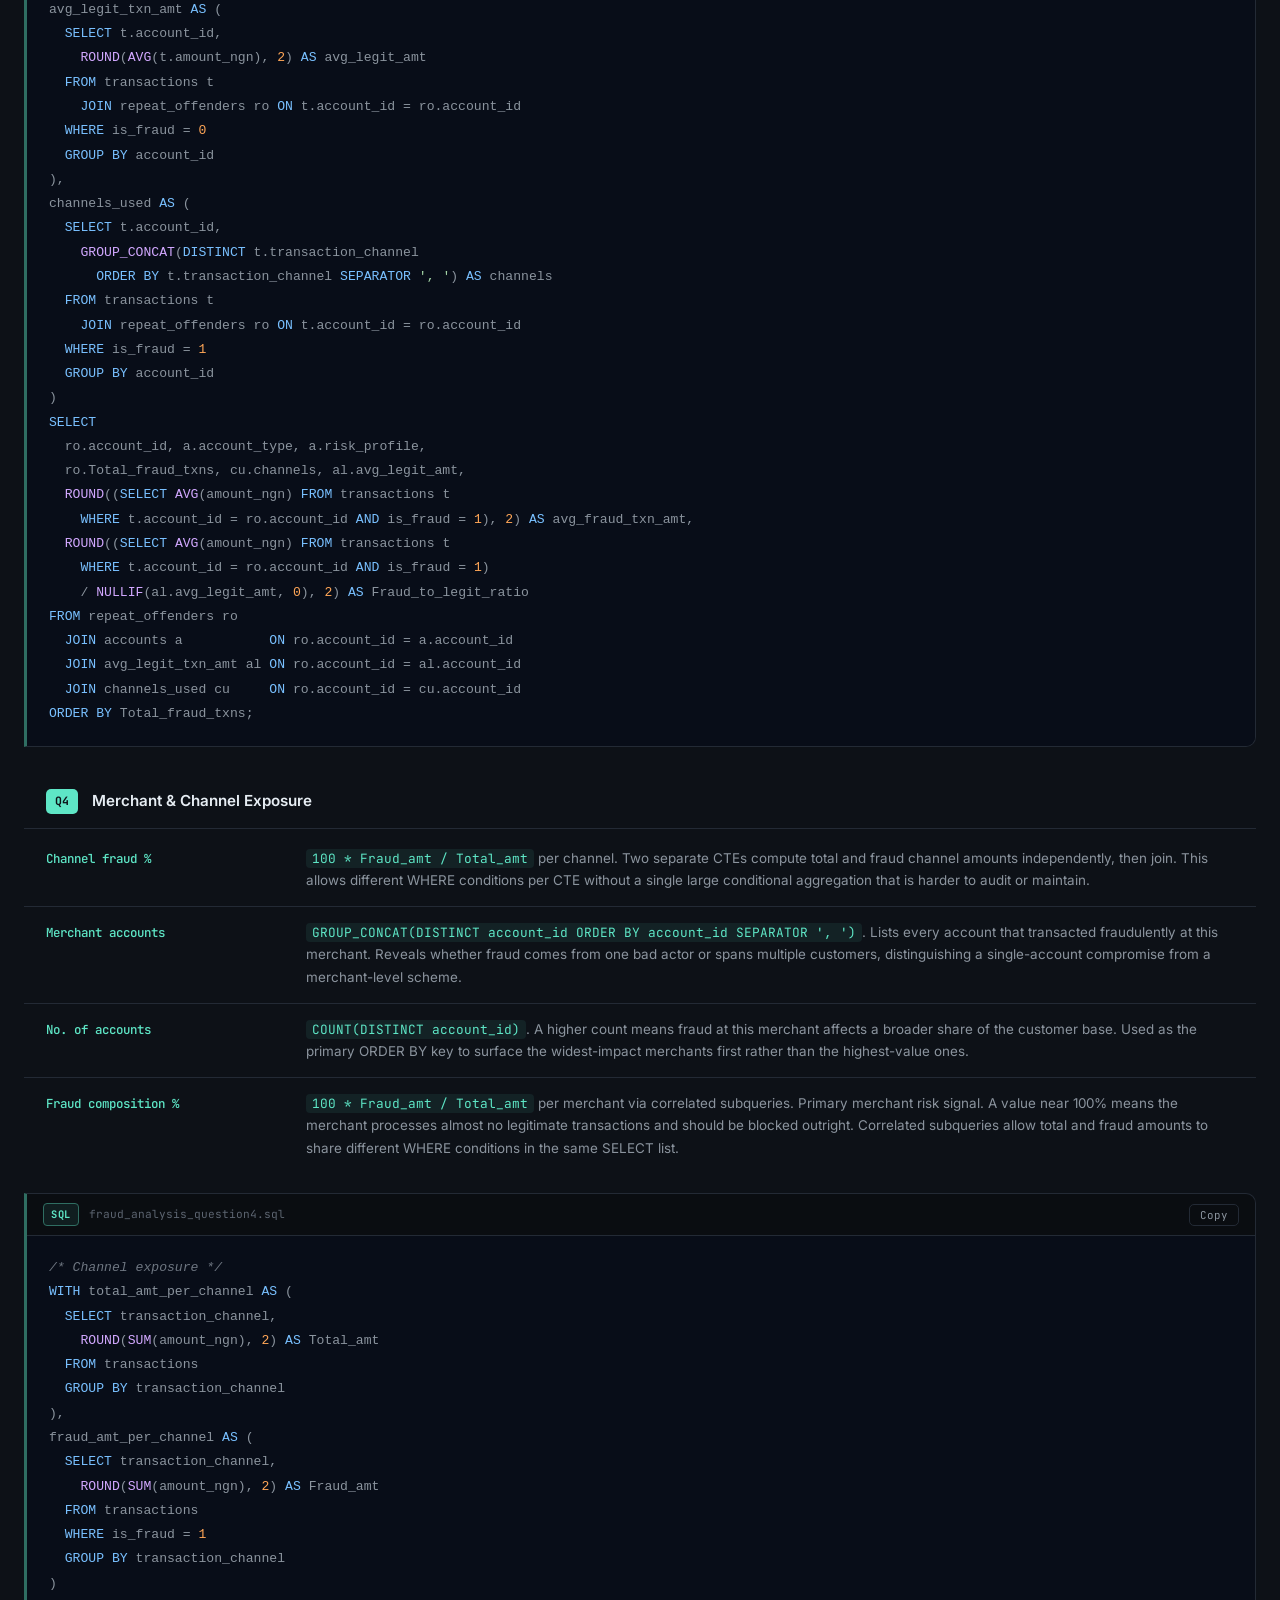
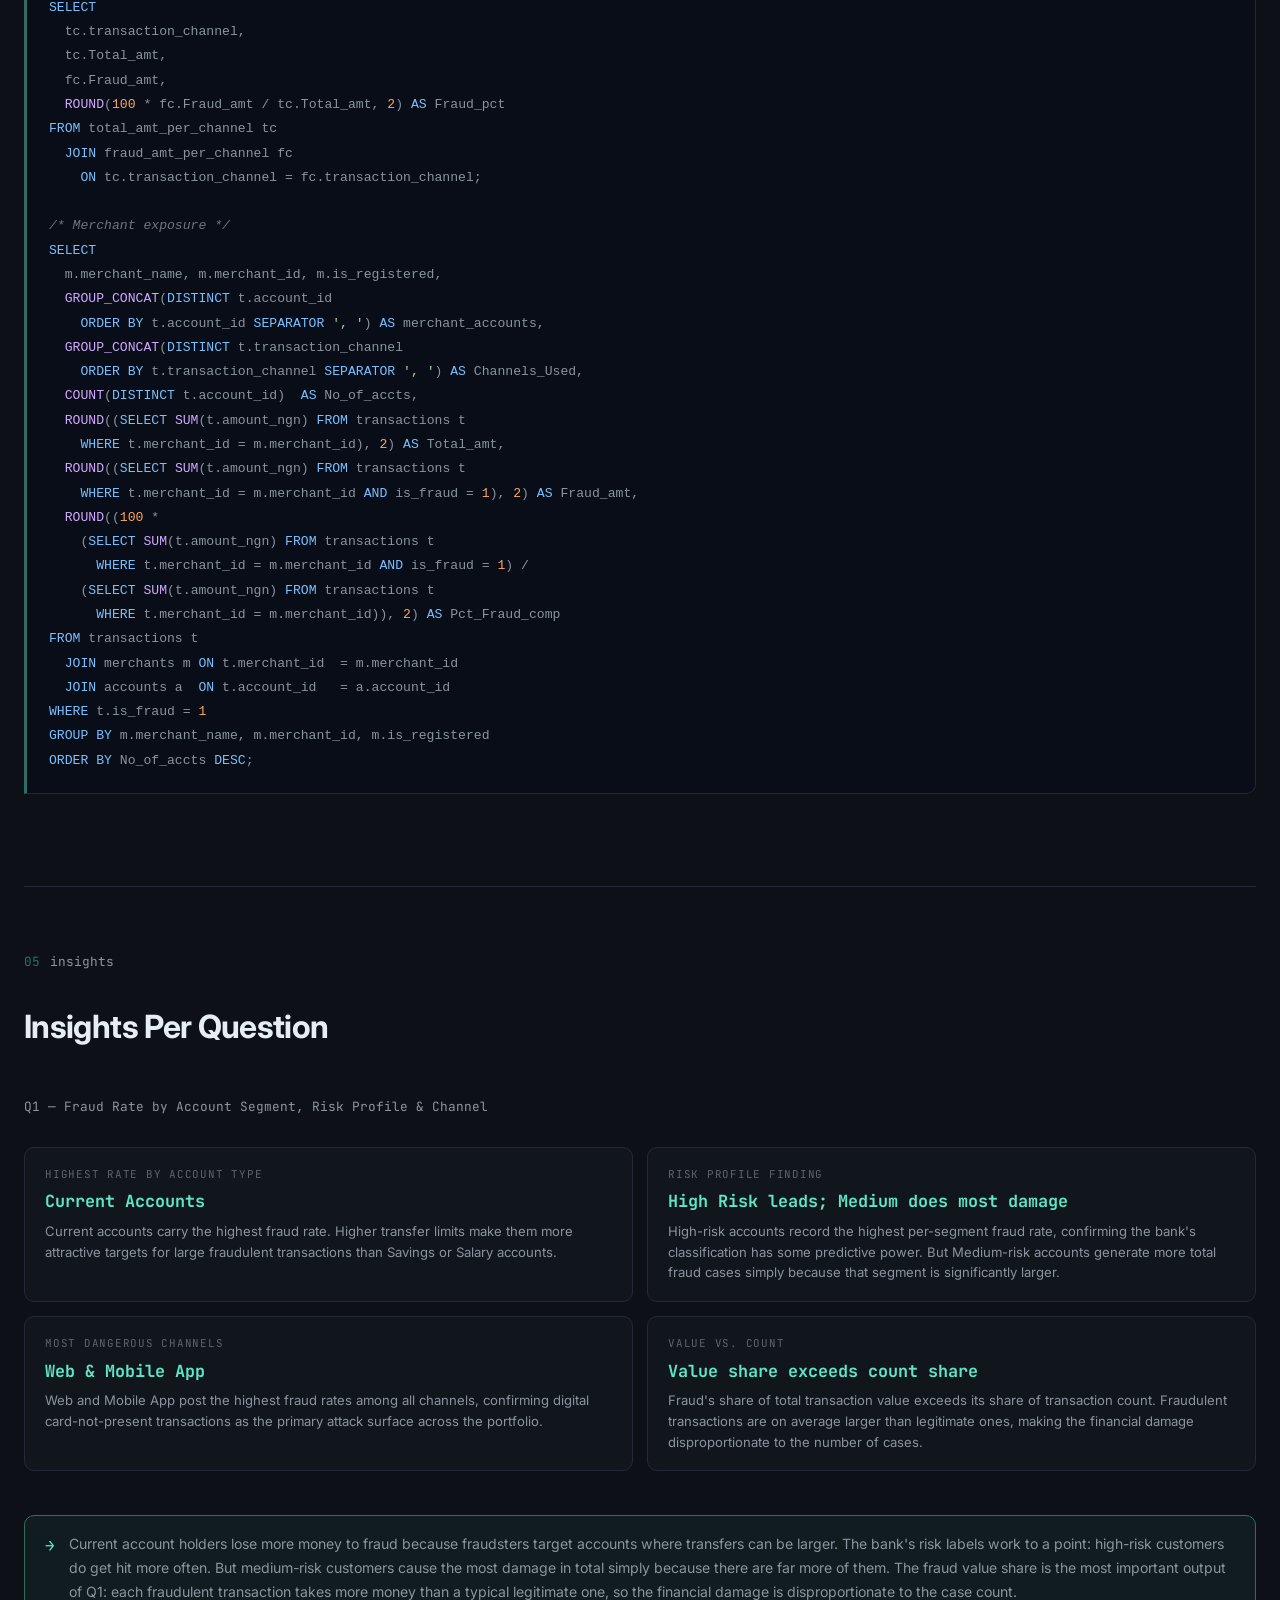
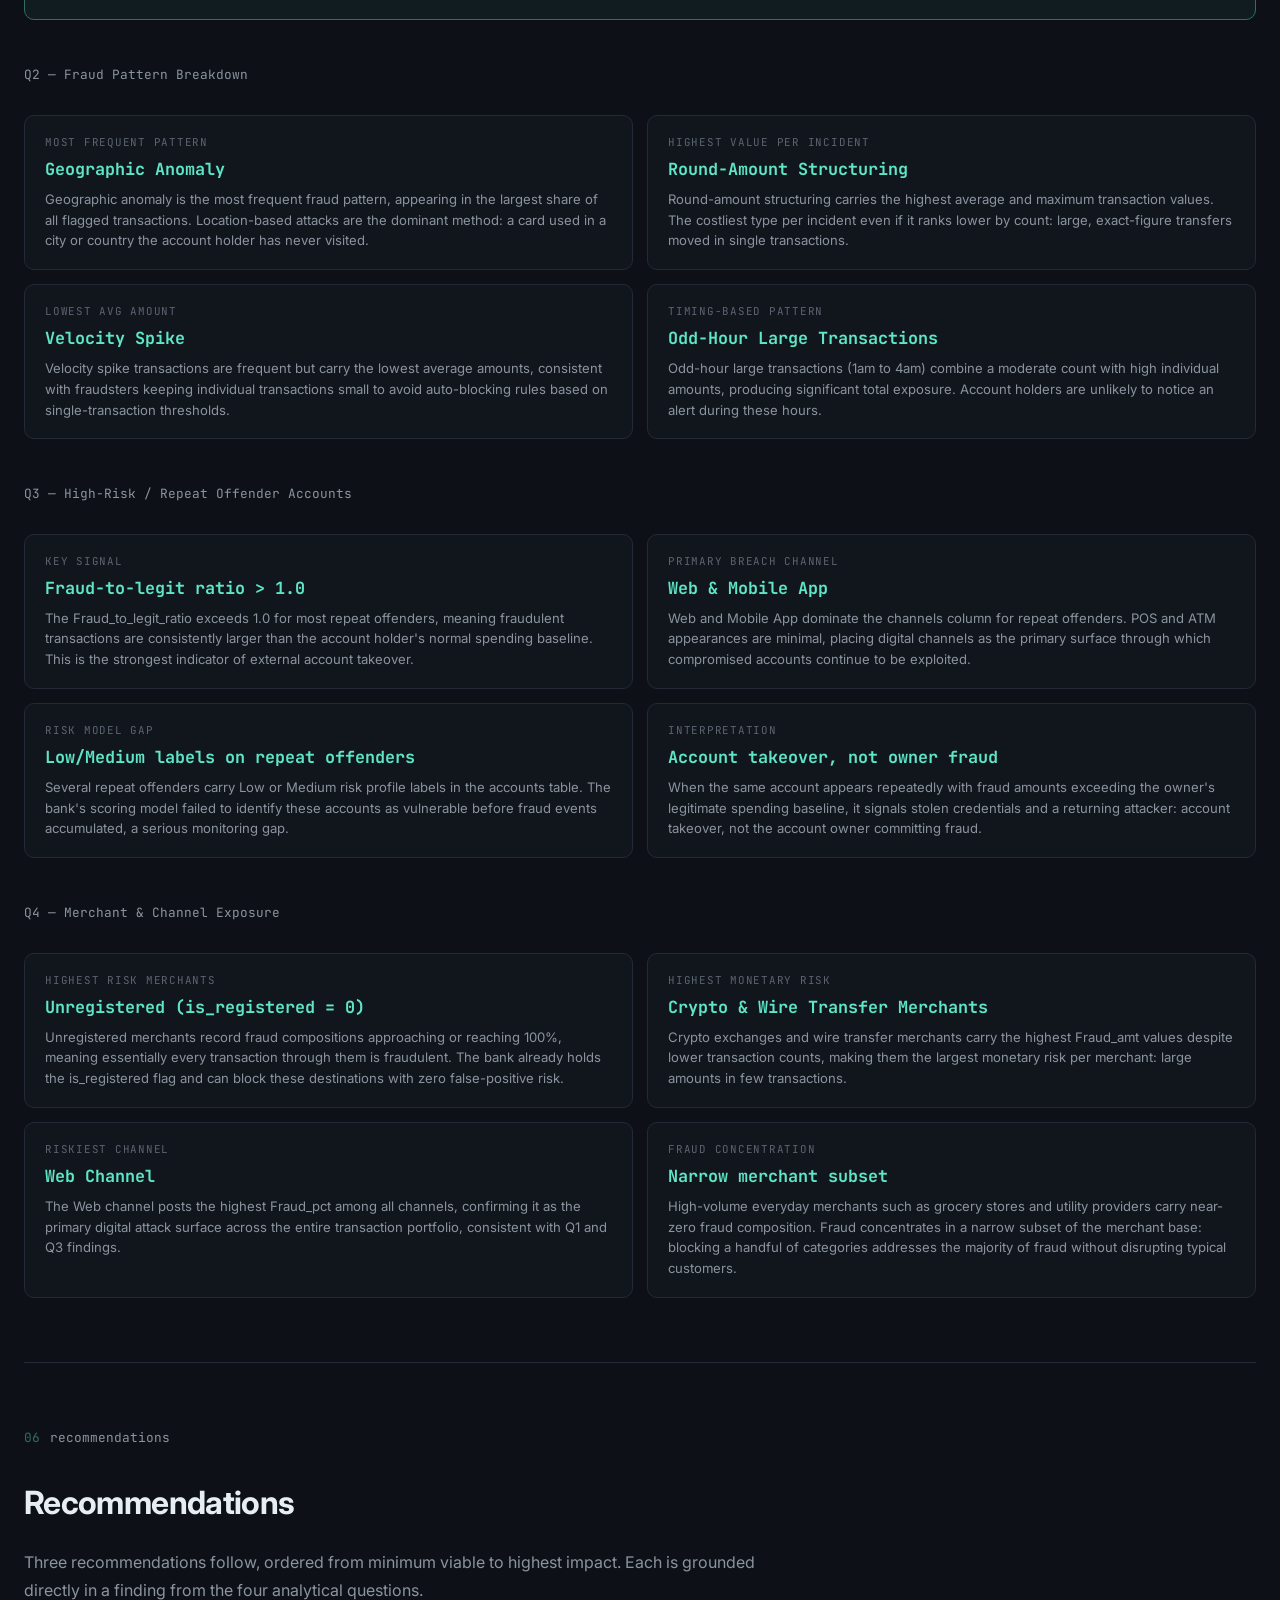
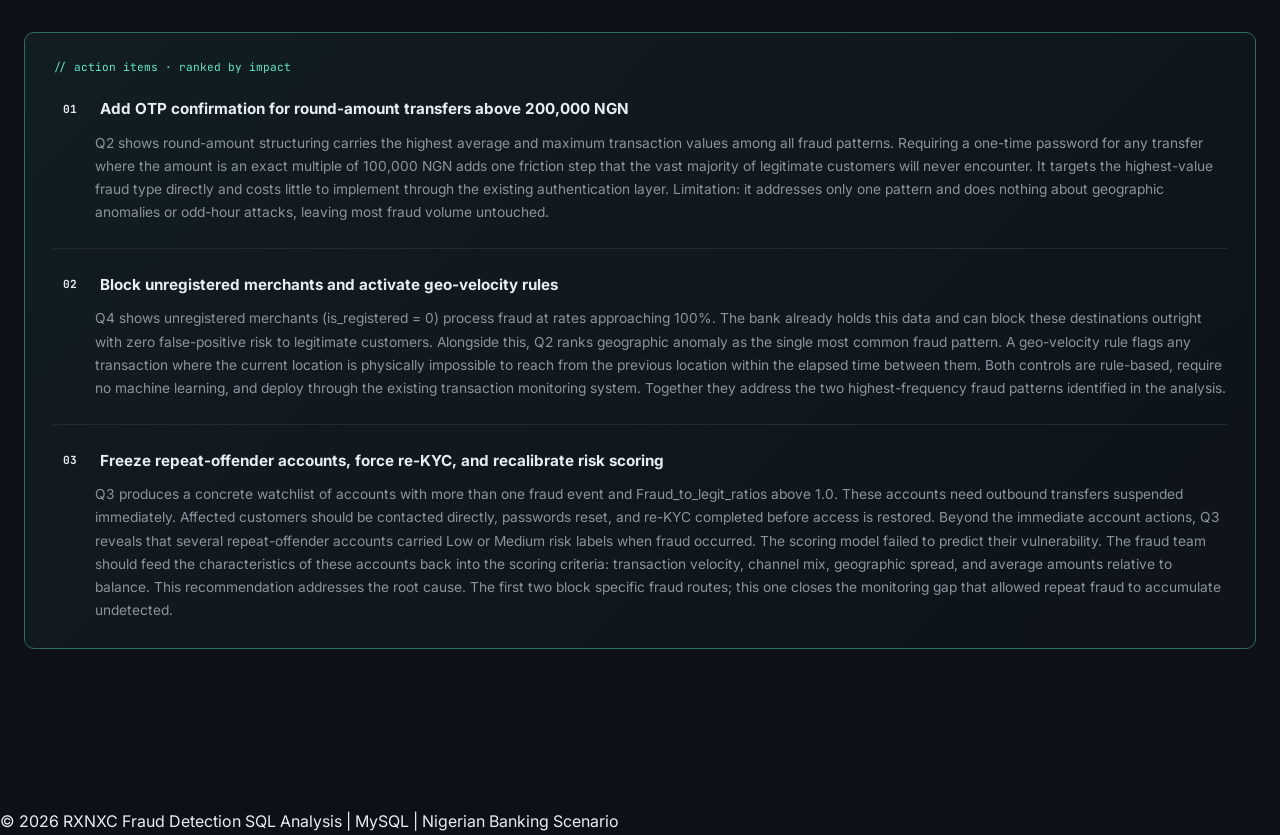
==== commit 534b512e: "Update fraud-analysis.html" ====
--- a/Projects/fraud-analysis.html
+++ b/Projects/fraud-analysis.html
@@ -15,7 +15,7 @@
 <!-- NAV -->
 <nav class="nav">
   <div class="nav-inner">
-    <a href="../index.html" class="nav-logo">ADEWALE<span class="accent"> </span>AKINWALE DAVID<span class="cursor">|</span></a>
+    <a href="../index.html" class="nav-logo">ADEWALE<span class="accent"> </span>DAVID AKINWALE<span class="cursor">|</span></a>
     <button class="nav-toggle" aria-label="Toggle menu" aria-expanded="false">
       <span></span><span></span><span></span>
     </button>
@@ -754,7 +754,7 @@
 
 <footer class="footer">
   <div class="section-inner footer-inner">
-    <span>&copy; 2026 ADEWALE AKINWALE DAVID</span>
+    <span>&copy; 2026 RXNXC</span>
     <span class="footer-meta">Fraud Detection SQL Analysis | MySQL | Nigerian Banking Scenario</span>
   </div>
 </footer>
